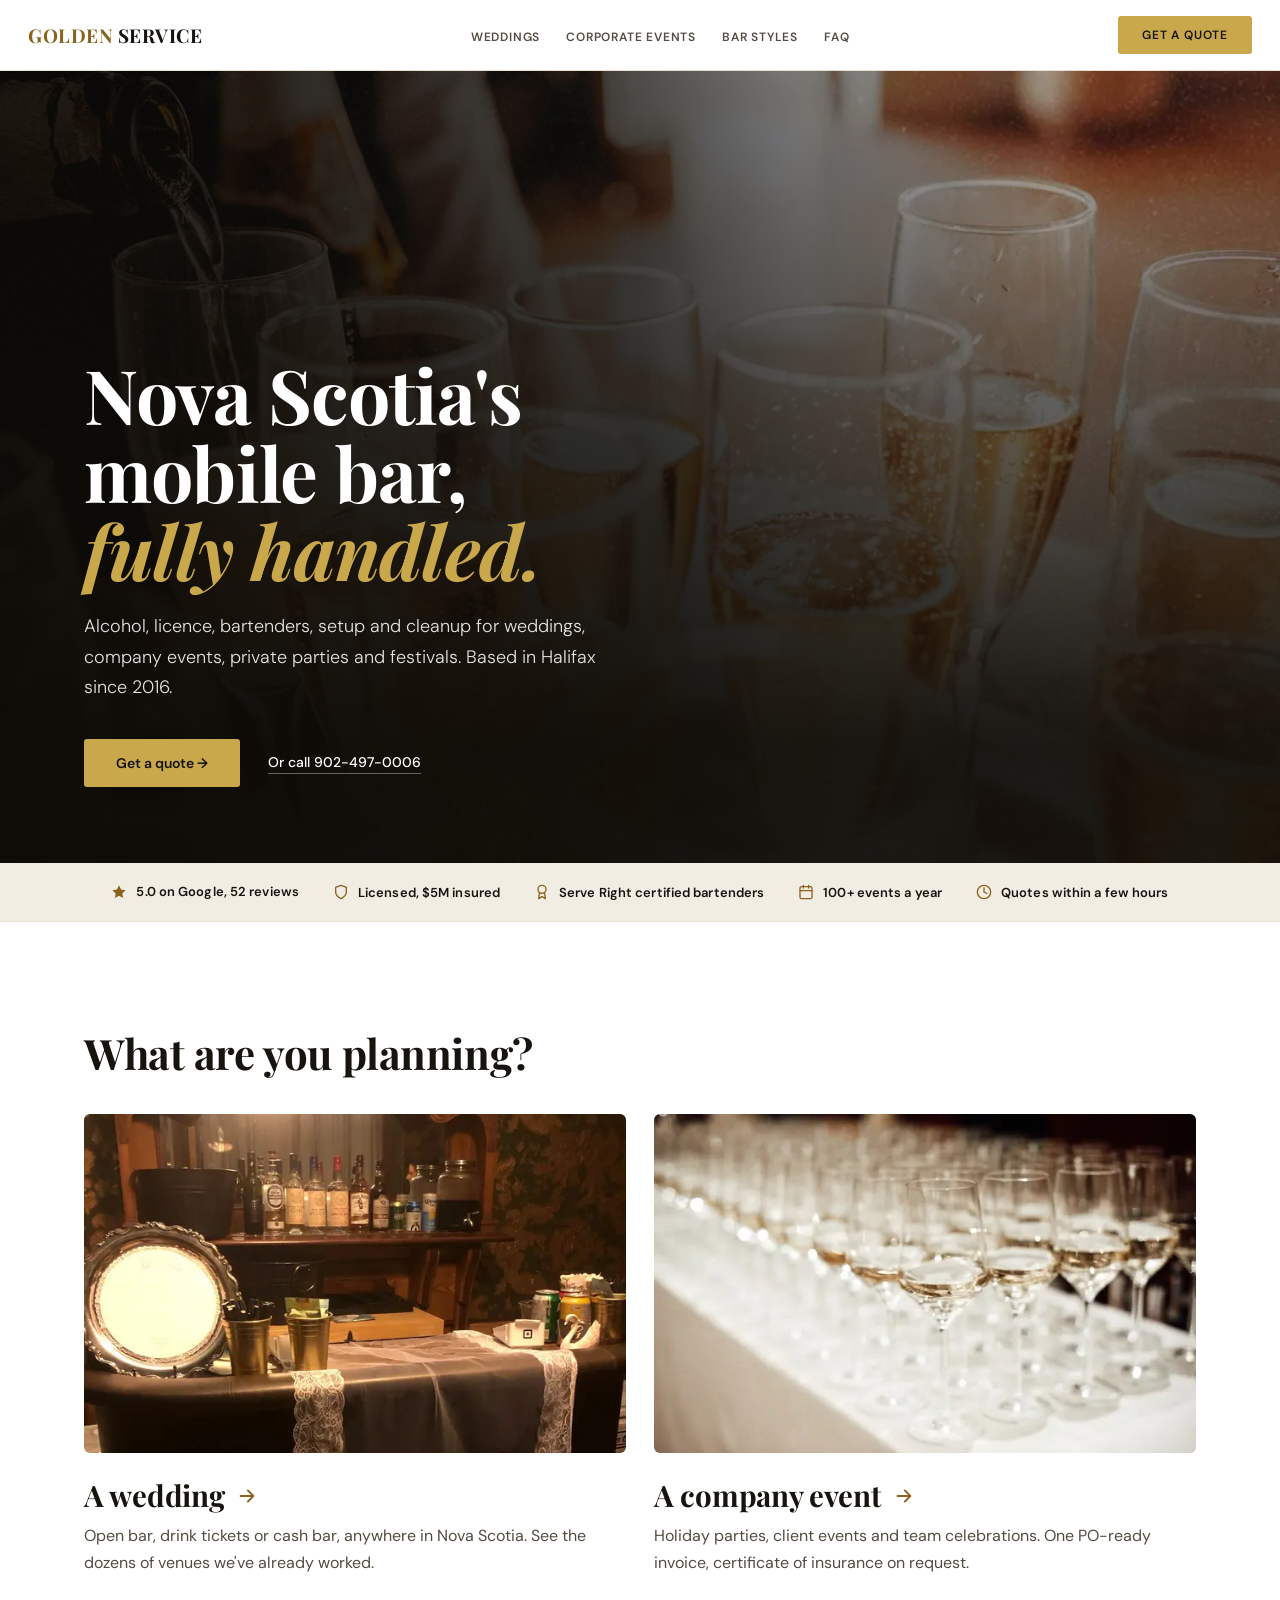
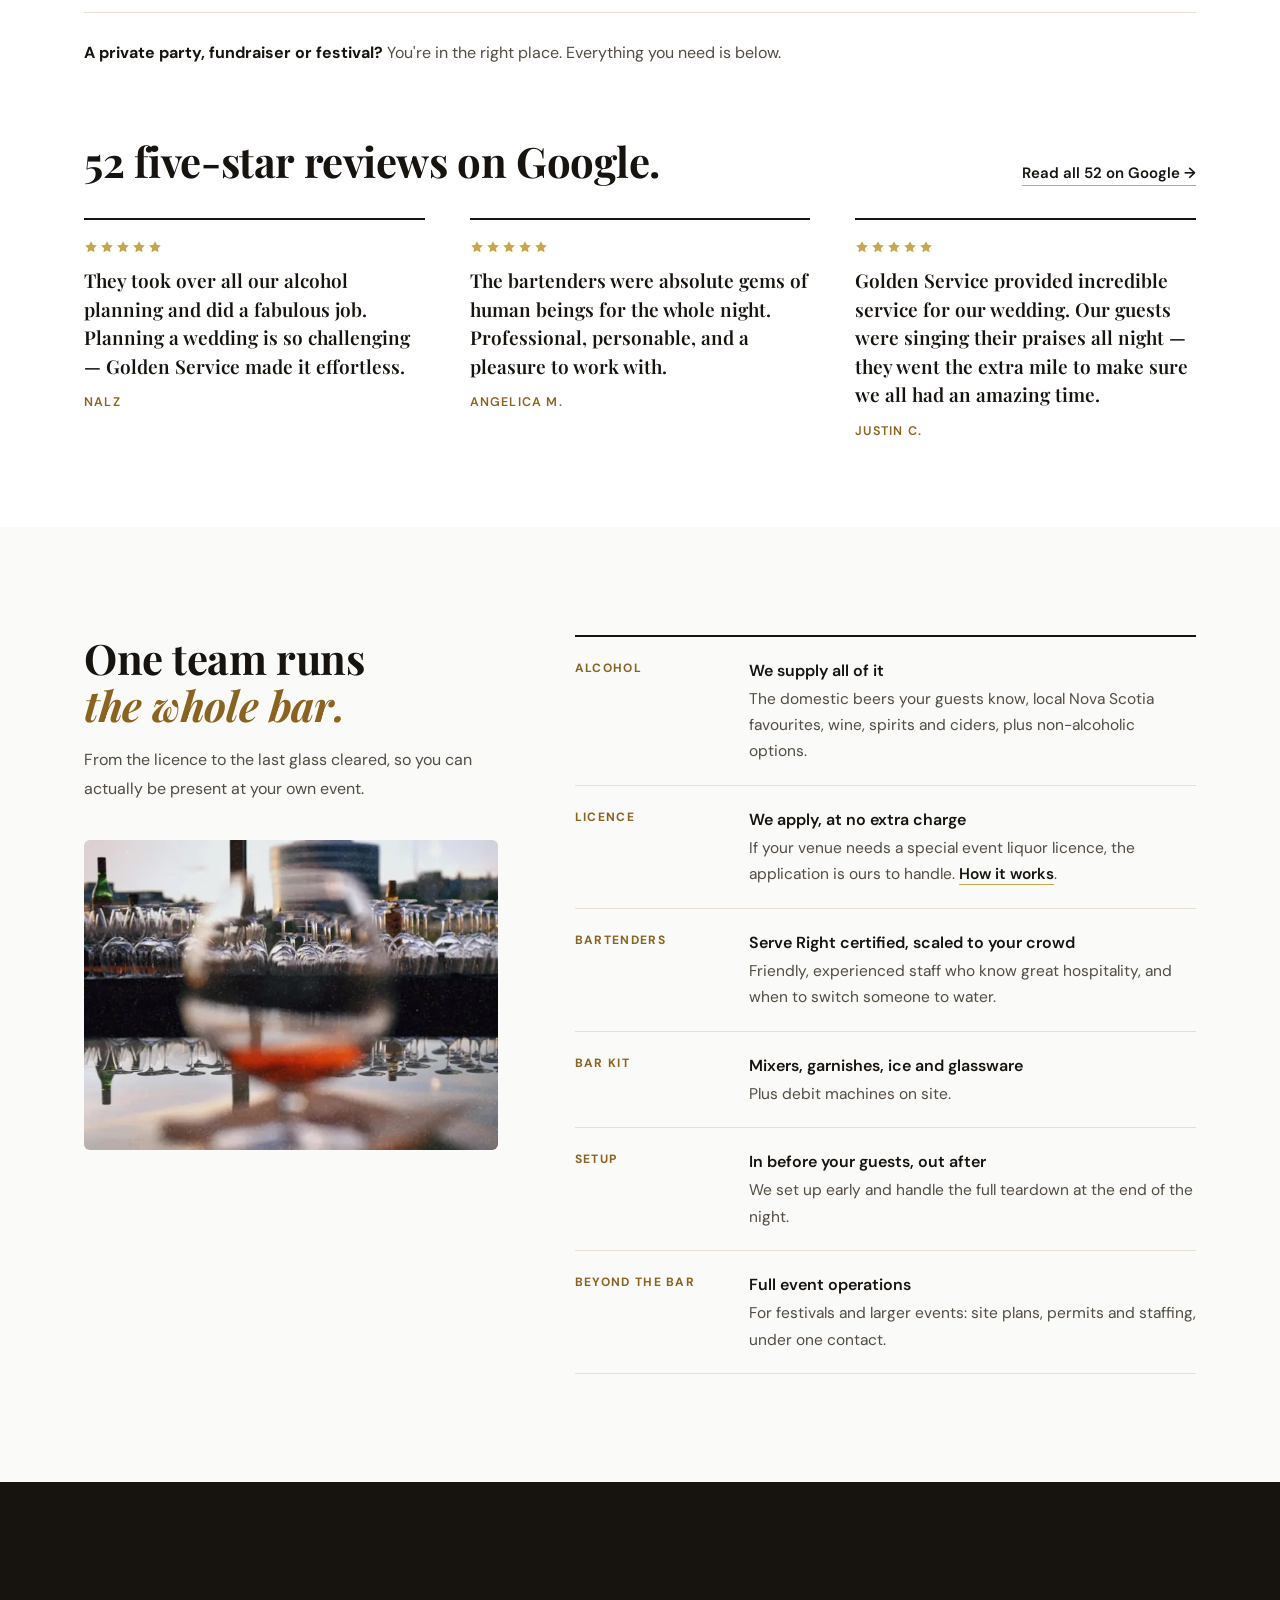
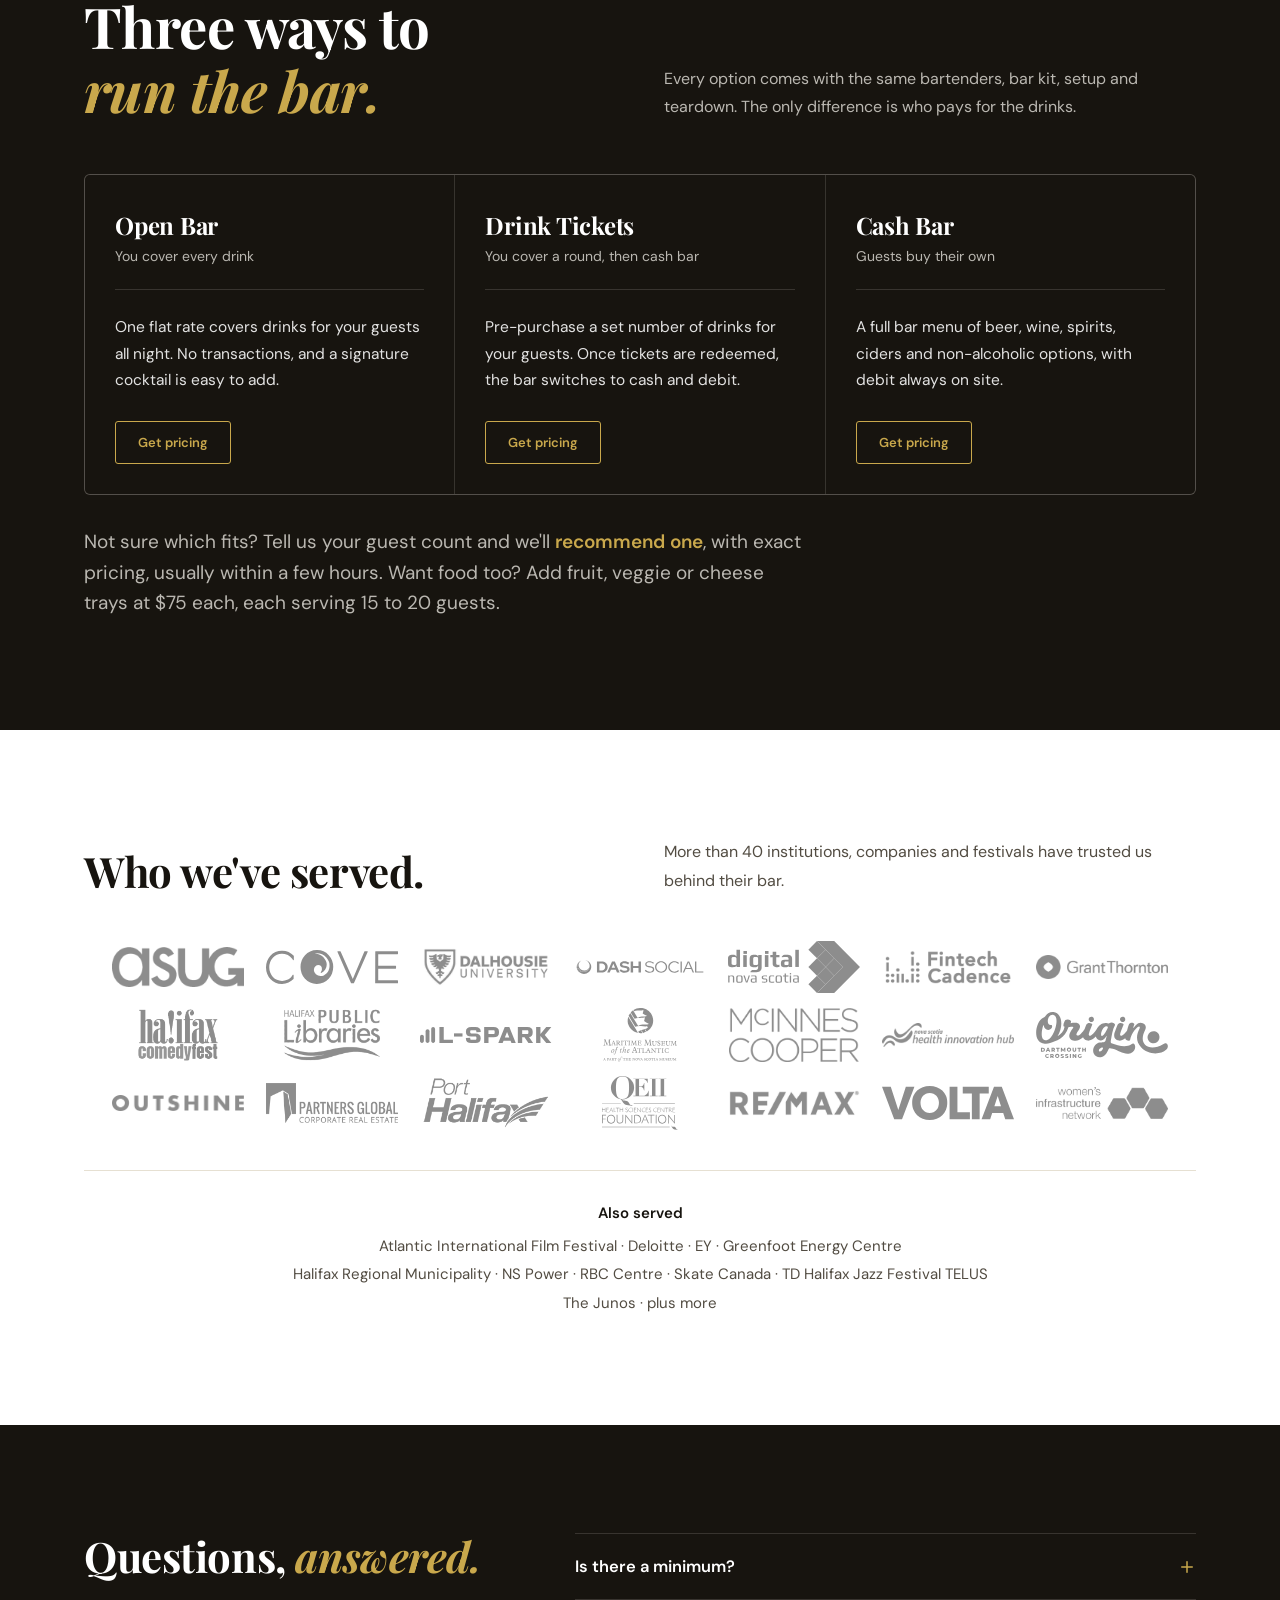
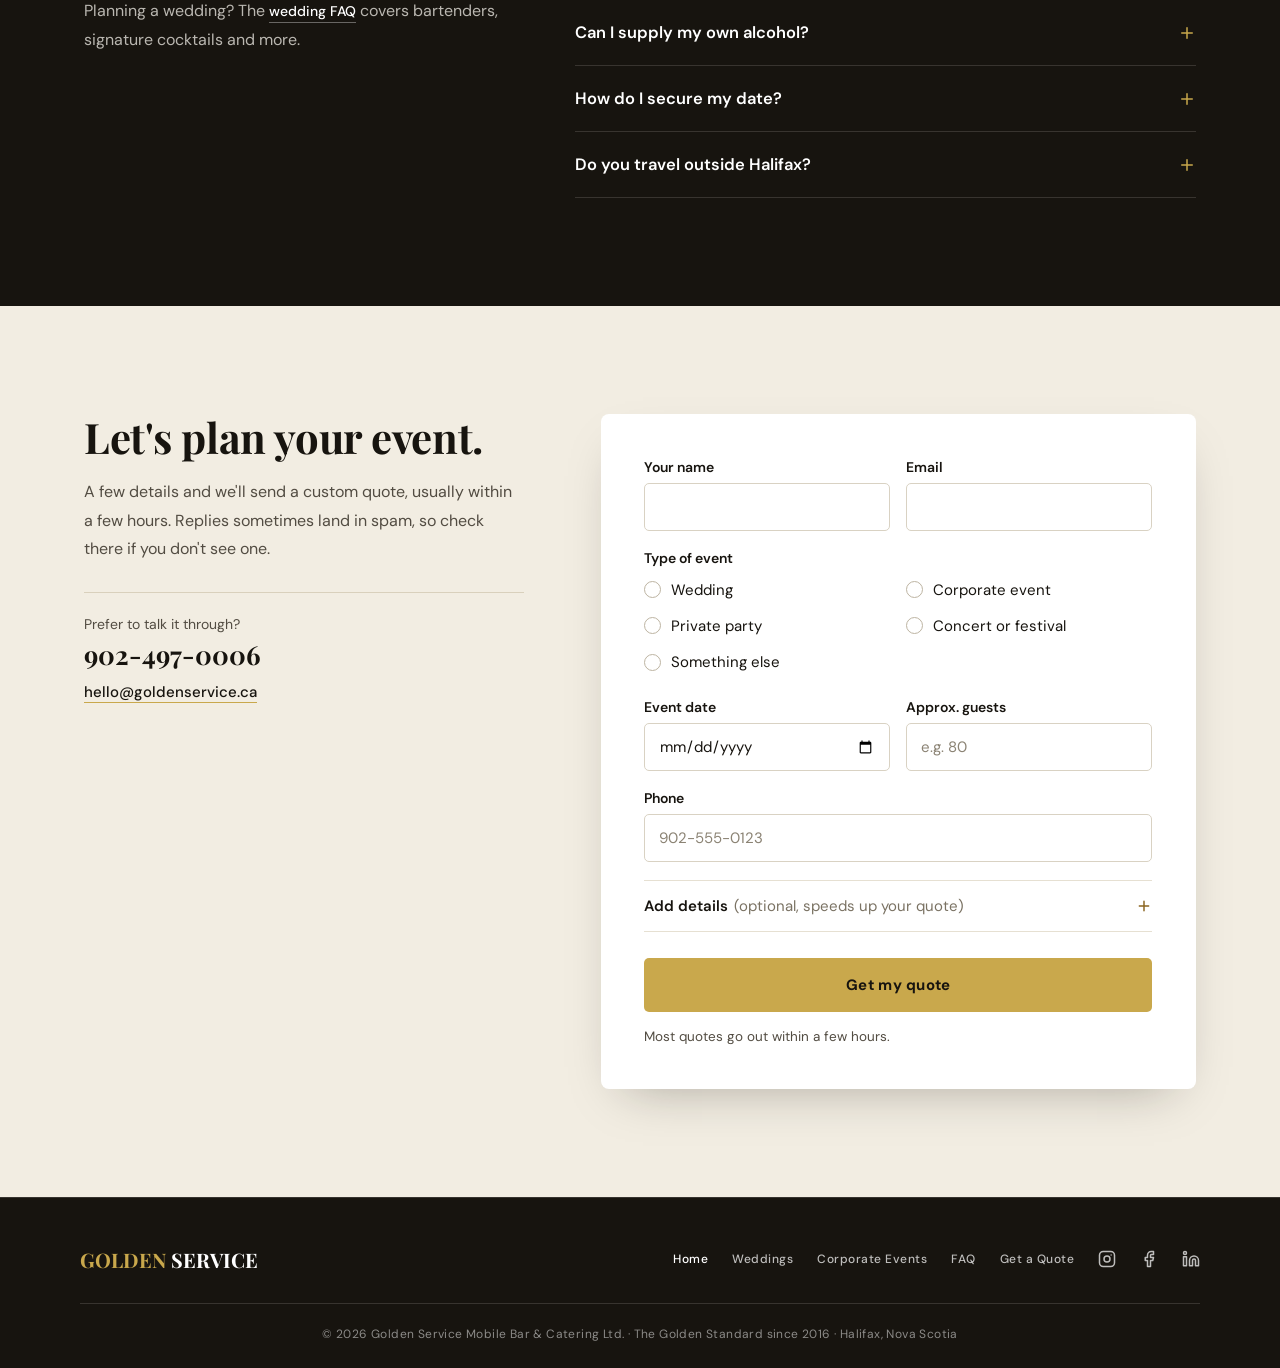
==== index.html @ 4e2c512a "Add Nova Scotia liquor licence guide; year-round corporate formats - New /liquor-licence-guide/: cla" ====
<!DOCTYPE html>
<html lang="en">
<head>
  <meta charset="UTF-8">
  <meta name="viewport" content="width=device-width, initial-scale=1.0">
  <title>Mobile Bar Service Halifax &amp; Nova Scotia | Golden Service</title>
  <meta name="description" content="Licensed mobile bar and light catering for weddings, company events, private parties and festivals across Nova Scotia. Based in Halifax since 2016. 52 five-star Google reviews.">
  <meta name="google-site-verification" content="bYpW8M3tjaSzvi72XLYHKMrPRp3vMXwAyalAqOpkQ8k">

  <!-- Open Graph -->
  <meta property="og:title" content="Mobile Bar Service Halifax | Golden Service">
  <meta property="og:description" content="Licensed mobile bar and light catering for weddings, company events and private parties across Nova Scotia.">
  <meta property="og:url" content="https://goldenservice.ca">
  <meta property="og:type" content="website">
  <meta property="og:image" content="https://goldenservice.ca/champagne-toast-service-wedding-events.jpg">
  <meta property="og:image:width" content="2400">
  <meta property="og:image:height" content="1160">
  <meta property="og:image:alt" content="Golden Service bartender pouring champagne at a Nova Scotia event">
  <meta property="og:site_name" content="Golden Service Mobile Bar & Catering">
  <meta property="og:locale" content="en_CA">
  <meta name="twitter:card" content="summary_large_image">
  <meta name="theme-color" content="#17140f">

  <!-- Favicon -->
  <link rel="icon" type="image/x-icon" href="/favicon.ico">
  <link rel="icon" type="image/png" sizes="16x16" href="/favicon-16x16.png">
  <link rel="icon" type="image/png" sizes="32x32" href="/favicon-32x32.png">
  <link rel="apple-touch-icon" sizes="180x180" href="/apple-touch-icon.png">
  <link rel="icon" type="image/png" sizes="192x192" href="/android-chrome-192x192.png">
  <link rel="icon" type="image/png" sizes="512x512" href="/android-chrome-512x512.png">

  <!-- Canonical -->
  <link rel="canonical" href="https://goldenservice.ca/">

  <!-- Structured Data -->
  <script type="application/ld+json">
  {
    "@context": "https://schema.org",
    "@type": "LocalBusiness",
    "name": "Golden Service Mobile Bar & Catering",
    "url": "https://goldenservice.ca",
    "telephone": "+19024970006",
    "email": "hello@goldenservice.ca",
    "description": "Licensed mobile bar and light catering for weddings, company events, private parties and festivals across Nova Scotia. Based in Halifax since 2016.",
    "image": "https://goldenservice.ca/champagne-toast-service-wedding-events.jpg",
    "foundingDate": "2016",
    "address": {
      "@type": "PostalAddress",
      "addressLocality": "Halifax",
      "addressRegion": "NS",
      "addressCountry": "CA"
    },
    "areaServed": {
      "@type": "State",
      "name": "Nova Scotia"
    },
    "sameAs": [
      "https://www.facebook.com/goldenservicebar/",
      "https://www.instagram.com/goldenservicebar/",
      "https://www.linkedin.com/company/golden-service-mobile-bar/"
    ],
    "priceRange": "$$",
    "knowsAbout": ["Mobile bar service", "Wedding bar service", "Corporate event bartending", "Special event liquor licensing in Nova Scotia"],
    "hasOfferCatalog": {
      "@type": "OfferCatalog",
      "name": "Mobile bar services",
      "itemListElement": [
        { "@type": "Offer", "itemOffered": { "@type": "Service", "name": "Open bar service", "description": "Licensed open bar with bartenders, mixers, ice, glassware, setup and cleanup." } },
        { "@type": "Offer", "itemOffered": { "@type": "Service", "name": "Drink ticket bar service", "description": "Host-covered drink tickets followed by a cash bar." } },
        { "@type": "Offer", "itemOffered": { "@type": "Service", "name": "Cash bar service", "description": "Licensed cash bar with debit machines on site." } },
        { "@type": "Offer", "itemOffered": { "@type": "Service", "name": "Wedding bar service", "description": "Mobile bar service for weddings anywhere in Nova Scotia." } },
        { "@type": "Offer", "itemOffered": { "@type": "Service", "name": "Corporate event bar service", "description": "Licensed bar service for holiday parties, client events and company celebrations, with one PO-ready invoice." } },
        { "@type": "Offer", "itemOffered": { "@type": "Service", "name": "Light fare trays", "description": "Fruit, veggie and cheese trays, each serving 15 to 20 guests." } }
      ]
    },
    "servesCuisine": "Bar & Catering",
    "aggregateRating": {
      "@type": "AggregateRating",
      "ratingValue": "5.0",
      "reviewCount": "52",
      "bestRating": "5",
      "worstRating": "1"
    },
    "review": [
      {
        "@type": "Review",
        "author": { "@type": "Person", "name": "Nalz" },
        "reviewRating": { "@type": "Rating", "ratingValue": "5" },
        "reviewBody": "Tristan and his team are BOMB DOT COM. Everyone at our wedding raved about how awesome they were. They took over all our alcohol planning and did a fabulous job. Planning a wedding is so challenging — Golden Service made it effortless."
      },
      {
        "@type": "Review",
        "author": { "@type": "Person", "name": "Angelica M." },
        "reviewRating": { "@type": "Rating", "ratingValue": "5" },
        "reviewBody": "The bartenders were absolute gems of human beings for the whole night. Professional, personable, and a pleasure to work with. Thank you for making our wedding absolutely amazing."
      },
      {
        "@type": "Review",
        "author": { "@type": "Person", "name": "Justin C." },
        "reviewRating": { "@type": "Rating", "ratingValue": "5" },
        "reviewBody": "Golden Service provided incredible service for our wedding. Our guests were singing their praises all night — they went the extra mile to make sure we all had an amazing time. Highly recommended!"
      }
    ]
  }
  </script>

  <!-- FAQ Schema -->
  <script type="application/ld+json">
  {
    "@context": "https://schema.org",
    "@type": "FAQPage",
    "mainEntity": [
      { "@type": "Question", "name": "Is there a minimum?", "acceptedAnswer": { "@type": "Answer", "text": "No minimum guest count. We run everything from 20-person office toasts to festival crowds. Bar service has a 2-hour minimum, and cash and drink-ticket bars carry a minimum spend at the bar. Drink tickets count toward it, and it is listed on your quote." } },
      { "@type": "Question", "name": "Can I supply my own alcohol?", "acceptedAnswer": { "@type": "Answer", "text": "No. We supply the alcohol along with the licence, ice, garnishes and staff, so there is nothing for you to buy, chill or haul." } },
      { "@type": "Question", "name": "How do I secure my date?", "acceptedAnswer": { "@type": "Answer", "text": "A non-refundable deposit holds your date. For weddings and private events on an open bar, the balance is due 60 days before. Company events can pay the balance after the event, net 15. If you need to reschedule, reach out as early as possible and we will do our best to accommodate." } },
      { "@type": "Question", "name": "Do you travel outside Halifax?", "acceptedAnswer": { "@type": "Answer", "text": "Yes. We are based in Halifax and work events all over Nova Scotia. Outside Halifax, one flat travel fee covers our team's travel and accommodations, and it is listed on your quote." } }
    ]
  }
  </script>

  <!-- Fonts -->
  <link rel="preconnect" href="https://fonts.googleapis.com">
  <link rel="preconnect" href="https://fonts.gstatic.com" crossorigin>
  <link rel="preload" as="style" href="https://fonts.googleapis.com/css2?family=DM+Sans:opsz,wght@9..40,300;9..40,400;9..40,500;9..40,600;9..40,700&family=Playfair+Display:ital,wght@0,600;0,700;1,600;1,700&display=swap">
  <link href="https://fonts.googleapis.com/css2?family=DM+Sans:opsz,wght@9..40,300;9..40,400;9..40,500;9..40,600;9..40,700&family=Playfair+Display:ital,wght@0,600;0,700;1,600;1,700&display=swap" rel="stylesheet" media="print" onload="this.media='all'">
  <noscript><link href="https://fonts.googleapis.com/css2?family=DM+Sans:opsz,wght@9..40,300;9..40,400;9..40,500;9..40,600;9..40,700&family=Playfair+Display:ital,wght@0,600;0,700;1,600;1,700&display=swap" rel="stylesheet"></noscript>

  <!-- Hero image priority -->
  <link rel="preload" as="image" type="image/webp" imagesrcset="/champagne-toast-service-wedding-events-640.webp 640w, /champagne-toast-service-wedding-events-1024.webp 1024w, /champagne-toast-service-wedding-events-1600.webp 1600w, /champagne-toast-service-wedding-events-2400.webp 2400w" imagesizes="100vw" fetchpriority="high">

  <style>
    *,*::before,*::after{box-sizing:border-box}
    html{scroll-behavior:smooth;scroll-padding-top:80px}
    body{margin:0;background:#fff;font-family:'DM Sans',sans-serif;color:var(--gs-ink);-webkit-font-smoothing:antialiased}
    img{max-width:100%;display:block}
    ::selection{background:var(--gs-gold-pale);color:var(--gs-ink)}
    a{-webkit-tap-highlight-color:transparent}
    :focus-visible{outline:2px solid var(--gs-gold);outline-offset:3px}
    h1,h2,h3{text-wrap:balance}
    p{text-wrap:pretty}

    :root{
      --gs-gold:#C9A84C;
      --gs-gold-deep:#8a641f;
      --gs-gold-pale:#f4ead0;
      --gs-ink:#17140f;
      --gs-ink-soft:#2a251d;
      --gs-paper:#FAFAF8;
      --gs-paper-deep:#f2ede2;
      --gs-body:#524c42;
      --gs-body-on-dark:rgba(250,247,240,.72);
      --gs-line:#e6e0d2;
      --gs-line-on-dark:rgba(250,247,240,.14);
      --gs-shadow:0 20px 50px -24px rgba(23,20,15,.35);
      --gs-ease:cubic-bezier(.16,1,.3,1);
      --z-sticky:100;
      --z-overlay:99;
      --z-backdrop:95;
    }
    html.gs-menu-locked, html.gs-menu-locked body{overflow:hidden;height:100%}
    .gs-visually-hidden{position:absolute;width:1px;height:1px;padding:0;margin:-1px;overflow:hidden;clip:rect(0 0 0 0);white-space:nowrap;border:0}

    .gs-shell{max-width:1160px;margin:0 auto;padding:0 24px}
    .gs-title{font-family:'Playfair Display',Georgia,serif;font-size:clamp(1.9rem,1.4vw + 1.5rem,2.75rem);font-weight:700;line-height:1.14;letter-spacing:-.01em;margin:0 0 16px}
    .gs-title em{color:var(--gs-gold-deep);font-style:italic}
    .gs-lede{font-size:16px;color:var(--gs-body);line-height:1.8;max-width:58ch;margin:0}

    /* NAV */
    .gs-nav{background:rgba(255,255,255,.94);backdrop-filter:blur(10px);-webkit-backdrop-filter:blur(10px);border-bottom:1px solid var(--gs-line);padding:16px 28px;display:flex;align-items:center;justify-content:space-between;position:sticky;top:0;z-index:var(--z-sticky);transition:box-shadow .3s var(--gs-ease)}
    .gs-nav.gs-nav--scrolled{box-shadow:0 8px 24px -18px rgba(23,20,15,.4)}
    .gs-nav-logo{font-family:'Playfair Display',Georgia,serif;font-size:19px;font-weight:700;letter-spacing:.5px;color:var(--gs-ink);text-decoration:none}
    .gs-nav-logo span{color:var(--gs-gold-deep)}
    .gs-nav-links{display:flex;gap:26px;list-style:none;margin:0;padding:0}
    .gs-nav-links a{font-size:12px;font-weight:600;color:var(--gs-body);text-decoration:none;letter-spacing:.8px;text-transform:uppercase;position:relative;padding-bottom:3px}
    .gs-nav-links a::after{content:'';position:absolute;left:0;right:100%;bottom:0;height:1px;background:var(--gs-gold);transition:right .25s var(--gs-ease)}
    .gs-nav-links a:hover{color:var(--gs-ink)}
    .gs-nav-links a:hover::after{right:0}
    .gs-nav-cta{background:var(--gs-gold);color:var(--gs-ink);padding:11px 24px;border-radius:3px;font-size:12px;font-weight:600;letter-spacing:.8px;text-transform:uppercase;text-decoration:none;transition:background .2s,color .2s,transform .2s}
    .gs-nav-cta:hover{background:var(--gs-gold-deep);color:#fff;transform:translateY(-1px)}
    .gs-hamburger{display:none;flex-direction:column;gap:5px;cursor:pointer;padding:4px;background:none;border:none}
    .gs-hamburger span{width:22px;height:2px;background:var(--gs-ink);border-radius:2px;display:block;transition:all .25s var(--gs-ease)}
    .gs-hamburger.open span:nth-child(1){transform:translateY(7px) rotate(45deg)}
    .gs-hamburger.open span:nth-child(2){opacity:0}
    .gs-hamburger.open span:nth-child(3){transform:translateY(-7px) rotate(-45deg)}
    .gs-nav-backdrop{display:none;position:fixed;inset:0;background:rgba(23,20,15,.35);z-index:var(--z-backdrop)}
    .gs-nav-backdrop.open{display:block}
    .gs-mobile-menu{display:none;position:fixed;top:60px;left:0;right:0;background:#fff;border-bottom:1px solid var(--gs-line);padding:8px 24px 20px;flex-direction:column;z-index:var(--z-overlay);box-shadow:0 12px 28px -18px rgba(23,20,15,.3)}
    .gs-mobile-menu.open{display:flex}
    .gs-mobile-menu a{font-size:13px;font-weight:600;color:var(--gs-body);text-decoration:none;letter-spacing:.8px;text-transform:uppercase;padding:14px 0;border-bottom:1px solid var(--gs-paper-deep)}
    .gs-mobile-menu a:last-child{border-bottom:none}
    .gs-mobile-cta{background:var(--gs-gold)!important;color:var(--gs-ink)!important;text-align:center;border-radius:4px;padding:13px 0!important;margin-top:8px}

    .gs-nav-links a[aria-current="page"]{color:var(--gs-ink)}
    .gs-nav-links a[aria-current="page"]::after{right:0}
    .gs-mobile-menu a[aria-current="page"]{color:var(--gs-gold-deep)}
    .gs-footer-links a[aria-current="page"]{color:#fff}
    .gs-footer-social{display:flex;align-items:center}

    /* BUTTONS */
    .gs-btn-primary{background:var(--gs-gold);color:var(--gs-ink);padding:15px 32px;border-radius:3px;font-size:14px;font-weight:600;text-decoration:none;display:inline-block;border:none;font-family:inherit;cursor:pointer;transition:background .2s,color .2s,transform .2s,box-shadow .2s}
    .gs-btn-primary:hover{background:var(--gs-gold-deep);color:#fff;transform:translateY(-2px);box-shadow:0 14px 28px -14px rgba(138,100,31,.6)}
    .gs-link-on-dark{color:#fff;font-size:14px;font-weight:500;text-decoration:none;border-bottom:1px solid rgba(255,255,255,.35);padding-bottom:2px;transition:border-color .2s,color .2s}
    .gs-link-on-dark:hover{color:var(--gs-gold);border-bottom-color:var(--gs-gold)}
    .gs-text-link{color:var(--gs-ink);font-size:15px;font-weight:600;text-decoration:none;border-bottom:1px solid var(--gs-gold);padding-bottom:2px;transition:color .2s}
    .gs-text-link:hover{color:var(--gs-gold-deep)}

    /* HERO */
    .gs-hero{position:relative;min-height:min(88vh,800px);display:flex;align-items:flex-end;overflow:hidden;color:#fff;isolation:isolate;background:var(--gs-ink)}
    .gs-hero-media{position:absolute;inset:0;z-index:-1}
    .gs-hero-media img{width:100%;height:100%;object-fit:cover;object-position:50% 38%}
    .gs-hero-media::after{content:'';position:absolute;inset:0;background:linear-gradient(180deg,rgba(15,12,8,.15) 0%,rgba(15,12,8,.5) 40%,rgba(13,11,7,.9) 85%),linear-gradient(90deg,rgba(10,8,5,.86) 0%,rgba(10,8,5,.62) 50%,rgba(10,8,5,0) 82%)}
    .gs-hero-content{width:100%;max-width:1160px;margin:0 auto;padding:120px 24px 76px}
    .gs-hero h1{font-family:'Playfair Display',Georgia,serif;font-size:clamp(2.6rem,3vw + 2.3rem,4.75rem);font-weight:700;line-height:1.04;letter-spacing:-.01em;margin:0 0 22px;max-width:14ch}
    .gs-hero h1 em{color:var(--gs-gold);font-style:italic}
    .gs-hero-sub{font-size:clamp(16px,.6vw + 13px,18px);color:rgba(255,255,255,.88);max-width:48ch;margin:0 0 36px;line-height:1.7;font-weight:300}
    .gs-hero-actions{display:flex;align-items:center;gap:28px;flex-wrap:wrap}

    /* TRUST STRIP */
    .gs-trust{background:var(--gs-paper-deep);border-bottom:1px solid var(--gs-line)}
    .gs-trust ul{list-style:none;margin:0 auto;padding:20px 24px;max-width:1160px;display:flex;flex-wrap:wrap;justify-content:center;gap:10px 34px}
    .gs-trust li{font-size:13px;font-weight:600;color:var(--gs-ink);display:flex;align-items:center;gap:9px;letter-spacing:.1px}
    .gs-trust li svg{color:var(--gs-gold-deep);flex-shrink:0}
    .gs-trust a{color:inherit;text-decoration:none;border-bottom:1px solid transparent}
    .gs-trust a:hover{border-bottom-color:var(--gs-gold-deep)}

    /* DOORS */
    .gs-doors{padding:clamp(64px,9vw,108px) 0 clamp(48px,6vw,72px)}
    .gs-doors-grid{display:grid;grid-template-columns:1fr 1fr;gap:28px;margin-top:36px}
    .gs-door{display:block;text-decoration:none;color:inherit}
    .gs-door-photo{border-radius:6px;overflow:hidden;aspect-ratio:16/10;background:var(--gs-paper-deep)}
    .gs-door-photo img{width:100%;height:100%;object-fit:cover}
    .gs-door h3{font-family:'Playfair Display',Georgia,serif;font-size:clamp(1.5rem,.8vw + 1.2rem,1.9rem);font-weight:700;letter-spacing:-.01em;margin:22px 0 8px;display:flex;align-items:baseline;gap:12px;transition:color .2s}
    .gs-door h3 svg{color:var(--gs-gold-deep);flex-shrink:0;transition:transform .3s var(--gs-ease)}
    .gs-door:hover h3{color:var(--gs-gold-deep)}
    .gs-door:hover h3 svg{transform:translateX(4px)}
    .gs-door p{font-size:16px;color:var(--gs-body);line-height:1.7;margin:0;max-width:46ch}
    .gs-doors-also{max-width:none;margin:36px 0 0;padding-top:26px;border-top:1px solid var(--gs-line);font-size:16px;color:var(--gs-body);line-height:1.7}
    .gs-doors-also strong{color:var(--gs-ink)}
    .gs-doors-also span{display:block;max-width:68ch}

    /* HANDLED (spec sheet) */
    .gs-handled{background:var(--gs-paper);padding:clamp(64px,9vw,108px) 0}
    .gs-handled-grid{display:grid;grid-template-columns:.8fr 1.2fr;gap:clamp(40px,6vw,88px);align-items:start}
    .gs-handled-photo{margin-top:36px;border-radius:6px;overflow:hidden;aspect-ratio:4/3;background:var(--gs-paper-deep)}
    .gs-handled-photo img{width:100%;height:100%;object-fit:cover}
    .gs-spec{margin:0;border-top:2px solid var(--gs-ink)}
    .gs-spec div{display:grid;grid-template-columns:150px 1fr;gap:24px;padding:20px 0;border-bottom:1px solid var(--gs-line)}
    .gs-spec dt{font-size:12px;font-weight:700;letter-spacing:1.3px;text-transform:uppercase;color:var(--gs-gold-deep);padding-top:3px}
    .gs-spec dd{margin:0;font-size:15.5px;color:var(--gs-body);line-height:1.7}
    .gs-spec dd strong{color:var(--gs-ink);font-weight:600;display:block;font-size:16px;margin-bottom:2px}
    .gs-spec dd a{color:var(--gs-ink);font-weight:600;text-decoration:none;border-bottom:1px solid var(--gs-gold)}
    .gs-spec dd a:hover{color:var(--gs-gold-deep)}

    /* CLIENTS */
    .gs-clients{padding:clamp(64px,9vw,108px) 0}
    .gs-clients-head{display:grid;grid-template-columns:1fr 1fr;gap:48px;align-items:end;margin-bottom:44px}
    .gs-clients-head .gs-title{margin:0}
    .gs-logo-wall{display:flex;flex-wrap:wrap;align-items:center;justify-content:center;gap:14px 22px}
    .gs-logo-item{width:132px;height:54px;display:flex;align-items:center;justify-content:center}
    .gs-logo-item img{max-width:100%;max-height:100%;object-fit:contain;filter:grayscale(1) opacity(.75);transition:filter .25s var(--gs-ease)}
    .gs-logo-item img:hover{filter:grayscale(0) opacity(1)}
    .gs-clients-more{margin:40px 0 0;padding-top:28px;border-top:1px solid var(--gs-line);text-align:center}
    .gs-clients-more p{font-size:15px;color:var(--gs-body);line-height:1.9;margin:0 auto;max-width:70ch}
    .gs-clients-more .gs-clients-lead{font-weight:600;color:var(--gs-ink);margin-bottom:4px}
    .gs-served .gs-sv{white-space:nowrap}
    .gs-served .gs-sep.is-edge{display:none}

    /* BAR STYLES */
    .gs-styles{background:var(--gs-ink);color:#fff;padding:clamp(64px,9vw,112px) 0;position:relative}
    .gs-styles-head{display:grid;grid-template-columns:1fr 1fr;gap:48px;align-items:end;margin-bottom:52px}
    .gs-styles-head .gs-title{font-size:clamp(2.3rem,2.4vw + 1.6rem,3.6rem);margin:0}
    .gs-styles-head .gs-title em{color:var(--gs-gold)}
    .gs-styles-head p{color:var(--gs-body-on-dark);font-size:16px;line-height:1.8;margin:0;max-width:46ch}
    .gs-tiers{display:grid;grid-template-columns:repeat(3,1fr);gap:1px;background:var(--gs-line-on-dark);border:1px solid var(--gs-line-on-dark);border-radius:6px;overflow:hidden}
    .gs-tier{background:var(--gs-ink);padding:34px 30px 30px;display:flex;flex-direction:column;transition:background .3s var(--gs-ease)}
    .gs-tier:hover{background:var(--gs-ink-soft)}
    .gs-tier h3{font-family:'Playfair Display',Georgia,serif;font-size:24px;font-weight:700;margin:0 0 6px;letter-spacing:-.01em}
    .gs-tier-for{font-size:14px;color:var(--gs-body-on-dark);margin:0 0 24px;padding-bottom:24px;border-bottom:1px solid var(--gs-line-on-dark)}
    .gs-tier-body{font-size:15.5px;color:rgba(255,255,255,.88);line-height:1.7;margin:0 0 28px;flex:1}
    .gs-tier-cta{align-self:flex-start;background:none;border:1.5px solid var(--gs-gold);color:var(--gs-gold);padding:12px 22px;border-radius:3px;font:600 13px 'DM Sans',sans-serif;cursor:pointer;text-decoration:none;transition:background .2s,color .2s,transform .2s}
    .gs-tier-cta:hover{background:var(--gs-gold);color:var(--gs-ink);transform:translateY(-2px)}
    .gs-styles-note{margin:32px 0 0;font-size:clamp(16px,.5vw + 14px,19px);color:var(--gs-body-on-dark);line-height:1.6;max-width:56ch}
    .gs-styles-note strong{color:var(--gs-gold);font-weight:600}


    /* REVIEWS */
    .gs-reviews{padding:0 0 clamp(56px,7vw,88px)}
    .gs-reviews-head{display:flex;justify-content:space-between;align-items:baseline;gap:12px 32px;flex-wrap:wrap;margin-bottom:32px}
    .gs-reviews-head .gs-title{margin:0}
    .gs-reviews-row{display:grid;grid-template-columns:repeat(3,minmax(0,1fr));gap:clamp(24px,3.5vw,48px)}
    .gs-reviews-row figure{margin:0;padding-top:20px;border-top:2px solid var(--gs-ink)}
    .gs-reviews-row blockquote{margin:0;font-family:'Playfair Display',Georgia,serif;font-size:clamp(17px,.4vw + 15px,19px);font-weight:600;line-height:1.5;color:var(--gs-ink)}
    .gs-reviews-row figcaption{margin-top:14px;font-size:12.5px;font-weight:600;letter-spacing:1.2px;text-transform:uppercase;color:var(--gs-gold-deep)}
    .gs-stars{color:var(--gs-gold);display:flex;gap:2px;margin-bottom:12px}

    /* FAQ */
    .gs-faq{background:var(--gs-ink);color:#fff;padding:clamp(64px,9vw,108px) 0}
    .gs-faq-grid{display:grid;grid-template-columns:.8fr 1.2fr;gap:clamp(40px,6vw,88px);align-items:start}
    .gs-faq .gs-title em{color:var(--gs-gold)}
    .gs-faq .gs-lede{color:var(--gs-body-on-dark)}
    .gs-faq-list{border-top:1px solid var(--gs-line-on-dark)}
    .gs-faq details{border-bottom:1px solid var(--gs-line-on-dark)}
    .gs-faq summary{list-style:none;cursor:pointer;display:flex;justify-content:space-between;align-items:center;gap:20px;padding:22px 0;font-size:16.5px;font-weight:600;color:#fff;transition:color .2s}
    .gs-faq summary::-webkit-details-marker{display:none}
    .gs-faq summary:hover{color:var(--gs-gold)}
    .gs-faq summary svg{color:var(--gs-gold);flex-shrink:0;transition:transform .3s var(--gs-ease)}
    .gs-faq details[open] summary svg{transform:rotate(45deg)}
    .gs-faq details p{margin:0;padding:0 40px 24px 0;font-size:15.5px;line-height:1.8;color:var(--gs-body-on-dark);max-width:62ch}

    /* QUOTE FORM */
    .gs-quote{background:var(--gs-paper-deep);padding:clamp(64px,9vw,108px) 0}
    .gs-quote-grid{display:grid;grid-template-columns:.85fr 1.15fr;gap:clamp(40px,6vw,80px);align-items:start}
    .gs-quote-aside .gs-lede{margin-bottom:28px}
    .gs-call{border-top:1px solid #d9d0bc;padding-top:22px;margin-top:6px}
    .gs-call p{margin:0 0 4px;font-size:14px;color:var(--gs-body)}
    .gs-call a{font-family:'Playfair Display',Georgia,serif;font-size:26px;font-weight:700;color:var(--gs-ink);text-decoration:none;font-variant-numeric:tabular-nums}
    .gs-call a:hover{color:var(--gs-gold-deep)}
    .gs-call .gs-mail{display:inline-block;margin-top:10px;font:500 15px 'DM Sans',sans-serif;border-bottom:1px solid var(--gs-gold)}
    .gs-card{background:#fff;border-radius:8px;padding:clamp(24px,3.4vw,44px);box-shadow:var(--gs-shadow)}
    .gs-progress{display:flex;gap:8px;margin-bottom:26px}
    .gs-progress span{flex:1;height:3px;border-radius:2px;background:var(--gs-line);transition:background .3s var(--gs-ease)}
    .gs-progress span.on{background:var(--gs-gold)}
    .gs-step-label{font-size:14px;font-weight:500;color:var(--gs-body);margin:0 0 20px}
    .gs-step-label b{color:var(--gs-ink)}
    .gs-field{margin-bottom:18px}
    .gs-row{display:grid;grid-template-columns:1fr 1fr;gap:16px}
    .gs-field label,.gs-legend{display:block;font-size:14px;font-weight:600;color:var(--gs-ink);margin-bottom:7px;padding:0}
    .gs-field label i{font-style:normal;font-weight:400;color:#7a7263}
    .gs-input{display:block;width:100%;height:48px;padding:12px 14px;border:1px solid #d9d2c3;border-radius:5px;font:15px 'DM Sans',sans-serif;color:var(--gs-ink);background:#fff;transition:border-color .2s,box-shadow .2s;outline:none}
    select.gs-input{appearance:none;-webkit-appearance:none;background:#fff url("data:image/svg+xml,%3Csvg xmlns='http://www.w3.org/2000/svg' width='24' height='24' viewBox='0 0 24 24' fill='none' stroke='%23524c42' stroke-width='2' stroke-linecap='round' stroke-linejoin='round'%3E%3Cpath d='m6 9 6 6 6-6'/%3E%3C/svg%3E") no-repeat right 12px center/18px;padding-right:40px;cursor:pointer}
    textarea.gs-input{height:auto;min-height:110px;resize:vertical}
    .gs-input::placeholder{color:#8b8374}
    .gs-input:focus{border-color:var(--gs-gold);box-shadow:0 0 0 3px rgba(201,168,76,.2)}
    .gs-input:user-invalid{border-color:#b4442c}
    fieldset{border:none;margin:0 0 20px;padding:0}
    .gs-choices{display:grid;grid-template-columns:1fr 1fr;gap:4px 16px}
    .gs-choice{position:relative;display:flex;align-items:center;gap:10px;padding:6px 0;font-size:15px;cursor:pointer;line-height:1.35}
    .gs-choice:hover input{border-color:var(--gs-gold)}
    .gs-choice input{appearance:none;-webkit-appearance:none;width:17px;height:17px;min-width:17px;margin:0;border:1.5px solid #bdb4a2;background:#fff;position:relative;cursor:pointer;border-radius:50%;transition:border-color .15s}
    .gs-choice input:checked{border-color:var(--gs-gold)}
    .gs-choice input:checked::after{content:'';position:absolute;inset:3px;border-radius:50%;background:var(--gs-gold)}
    .gs-choice:has(input:focus-visible){outline:2px solid var(--gs-gold);outline-offset:2px}
    .gs-choices-err{display:none;font-size:13.5px;color:#8a2f1c;margin:6px 0 0}
    .gs-choices-err.on{display:block}
    .gs-inline-check{display:flex;align-items:center;gap:9px;font-size:15px;font-weight:400;color:var(--gs-body);margin:0;cursor:pointer}
    .gs-inline-check input{width:16px;height:16px;accent-color:var(--gs-gold)}
    .gs-addon{margin:-6px 0 22px}
    .gs-tray-opts{display:flex;flex-wrap:wrap;gap:10px 22px;margin-top:10px;padding-left:25px}
    .gs-tray-opts[hidden]{display:none}
    .gs-submit{width:100%;padding:17px;background:var(--gs-gold);color:var(--gs-ink);border:none;border-radius:5px;font:700 15px 'DM Sans',sans-serif;letter-spacing:.3px;cursor:pointer;margin-top:6px;transition:background .2s,color .2s,transform .2s}
    .gs-submit:hover:not(:disabled){background:var(--gs-gold-deep);color:#fff;transform:translateY(-1px)}
    .gs-submit:disabled{opacity:.7;cursor:progress}
    .gs-form-foot{display:flex;justify-content:space-between;align-items:center;gap:16px;margin-top:16px;flex-wrap:wrap}
    .gs-promise{font-size:13.5px;color:var(--gs-body);margin:0}
    .gs-back{background:none;border:none;padding:0;font:500 13.5px 'DM Sans',sans-serif;color:var(--gs-body);cursor:pointer;border-bottom:1px solid var(--gs-line)}
    .gs-back:hover{color:var(--gs-ink);border-bottom-color:var(--gs-ink)}
    .gs-js .gs-step[hidden]{display:none}
    .gs-status{border-radius:5px;padding:16px;font-size:15px;line-height:1.6;margin-top:16px}
    .gs-status[hidden]{display:none}
    .gs-status.ok{background:#f1f7ef;border:1px solid #c6dfbf;color:#2d5a23}
    .gs-status.err{background:#fbf1ee;border:1px solid #efc9bf;color:#8a2f1c}
    .gs-status.err a{color:inherit}

    .gs-more{border-top:1px solid var(--gs-line);border-bottom:1px solid var(--gs-line);margin:4px 0 20px}
    .gs-more summary{list-style:none;cursor:pointer;display:flex;align-items:center;gap:6px;padding:15px 0;font-size:15px;font-weight:600;color:var(--gs-ink)}
    .gs-more summary::-webkit-details-marker{display:none}
    .gs-more summary span{font-weight:400;color:#7a7263}
    .gs-more summary svg{color:var(--gs-gold-deep);flex-shrink:0;margin-left:auto;transition:transform .3s var(--gs-ease)}
    .gs-more[open] summary svg{transform:rotate(45deg)}
    .gs-more-body{padding:4px 0 6px}
    .gs-more[hidden],#gsStep1[hidden],.gs-form-foot[hidden],.gs-submit[hidden]{display:none}

    /* MOBILE QUOTE BAR */
    .gs-mbar{display:none}
    @media(max-width:760px){
      .gs-mbar{display:flex;gap:10px;position:fixed;left:0;right:0;bottom:0;z-index:var(--z-sticky);padding:10px 16px calc(10px + env(safe-area-inset-bottom));background:rgba(255,255,255,.96);backdrop-filter:blur(10px);-webkit-backdrop-filter:blur(10px);border-top:1px solid var(--gs-line);box-shadow:0 -10px 24px -18px rgba(23,20,15,.4);transform:translateY(110%);transition:transform .35s var(--gs-ease)}
      .gs-mbar.on{transform:none}
      .gs-mbar a{display:flex;align-items:center;justify-content:center;gap:8px;height:48px;border-radius:5px;font:700 15px 'DM Sans',sans-serif;text-decoration:none}
      .gs-mbar-quote{flex:1;background:var(--gs-gold);color:var(--gs-ink)}
      .gs-mbar-call{width:56px;border:1.5px solid var(--gs-ink);color:var(--gs-ink)}
      body{padding-bottom:calc(72px + env(safe-area-inset-bottom))}
    }
    @media(prefers-reduced-motion:reduce){.gs-mbar{transition:none}}

    /* FOOTER */
    .gs-footer{background:var(--gs-ink);padding:48px 24px 26px;border-top:1px solid var(--gs-line-on-dark)}
    .gs-footer-top{max-width:1120px;margin:0 auto;display:flex;justify-content:space-between;align-items:center;padding-bottom:30px;border-bottom:1px solid var(--gs-line-on-dark);flex-wrap:wrap;gap:16px}
    .gs-footer-logo{font-family:'Playfair Display',Georgia,serif;font-size:20px;font-weight:700;color:#fff;text-decoration:none}
    .gs-footer-logo span{color:var(--gs-gold)}
    .gs-footer-links{display:flex;gap:24px;flex-wrap:wrap;align-items:center}
    .gs-footer-links a{font-size:12px;color:rgba(255,255,255,.72);text-decoration:none;letter-spacing:.5px;font-weight:500;transition:color .2s}
    .gs-footer-links a:hover{color:var(--gs-gold)}
    .gs-footer-copy{text-align:center;font-size:12px;color:rgba(255,255,255,.5);padding-top:22px;letter-spacing:.4px}

    /* Reveal */
    [data-reveal].gs-reveal-pending{opacity:0;transform:translateY(22px);transition:opacity .7s var(--gs-ease),transform .7s var(--gs-ease)}
    [data-reveal].gs-reveal-in{opacity:1;transform:none}
    @media(prefers-reduced-motion:reduce){
      html{scroll-behavior:auto}
      [data-reveal].gs-reveal-pending{opacity:1;transform:none;transition:none}
    }

    /* RESPONSIVE */
    @media(max-width:980px){
      .gs-handled-grid,.gs-styles-head,.gs-clients-head,.gs-faq-grid,.gs-quote-grid{grid-template-columns:1fr}
      .gs-styles-head,.gs-clients-head{gap:14px}
      .gs-tiers{grid-template-columns:1fr}
      .gs-reviews-row{grid-template-columns:1fr}
      .gs-handled-photo{aspect-ratio:16/10;max-width:560px}
    }
    @media(max-width:760px){
      .gs-nav-links,.gs-nav-cta{display:none}
      .gs-hamburger{display:flex}
      .gs-doors-grid{grid-template-columns:1fr;gap:40px}
      .gs-spec div{grid-template-columns:1fr;gap:6px}
      .gs-logo-wall{gap:12px 14px}
      .gs-logo-item{width:calc(33.33% - 10px);height:40px}
    }
    @media(max-width:560px){
      .gs-nav{padding:14px 20px}
      .gs-hero-content{padding-top:96px;padding-bottom:56px}
      .gs-row,.gs-choices{grid-template-columns:1fr}
      .gs-row{gap:0}
      .gs-trust ul{justify-content:flex-start;gap:10px 22px}
      .gs-hero-actions{gap:20px}
    }
  </style>
</head>
<body>
<script>document.documentElement.classList.add('gs-js')</script>

  <nav class="gs-nav" id="gsNav">
    <a href="/" class="gs-nav-logo"><span>GOLDEN</span> SERVICE</a>
    <ul class="gs-nav-links">
      <li><a href="/weddings/">Weddings</a></li>
      <li><a href="/corporate/">Corporate Events</a></li>
      <li><a href="#packages">Bar Styles</a></li>
      <li><a href="#faq">FAQ</a></li>
    </ul>
    <a href="#quote" class="gs-nav-cta">Get a Quote</a>
    <button class="gs-hamburger" id="gsHamburger" aria-label="Open menu" aria-expanded="false" aria-controls="gsMobileMenu">
      <span></span><span></span><span></span>
    </button>
  </nav>
  <div class="gs-nav-backdrop" id="gsNavBackdrop"></div>
  <div class="gs-mobile-menu" id="gsMobileMenu">
    <a href="/">Home</a>
    <a href="/weddings/">Weddings</a>
    <a href="/corporate/">Corporate Events</a>
    <a href="#packages">Bar Styles</a>
    <a href="#faq">FAQ</a>
    <a href="#quote" class="gs-mobile-cta">Get a Quote</a>
  </div>

  <main>
    <!-- HERO -->
    <section class="gs-hero" aria-labelledby="gsHeroTitle">
      <div class="gs-hero-media">
        <picture><source type="image/webp" srcset="/champagne-toast-service-wedding-events-640.webp 640w, /champagne-toast-service-wedding-events-1024.webp 1024w, /champagne-toast-service-wedding-events-1600.webp 1600w, /champagne-toast-service-wedding-events-2400.webp 2400w" sizes="100vw"><img src="/champagne-toast-service-wedding-events.jpg" alt="Golden Service bartender pouring champagne at a Nova Scotia event" fetchpriority="high" width="2400" height="1160"></picture>
      </div>
      <div class="gs-hero-content">
        <h1 id="gsHeroTitle">Nova Scotia's mobile bar, <em>fully handled.</em></h1>
        <p class="gs-hero-sub">Alcohol, licence, bartenders, setup and cleanup for weddings, company events, private parties and festivals. Based in Halifax since 2016.</p>
        <div class="gs-hero-actions">
          <a href="#quote" class="gs-btn-primary">Get a quote &rarr;</a>
          <a href="tel:+19024970006" class="gs-link-on-dark">Or call 902-497-0006</a>
        </div>
      </div>
    </section>

    <!-- TRUST STRIP -->
    <div class="gs-trust">
      <ul>
        <li><svg width="16" height="16" viewBox="0 0 24 24" fill="currentColor" aria-hidden="true"><path d="m12 2 3.1 6.3 6.9 1-5 4.9 1.2 6.8L12 17.8 5.8 21l1.2-6.8-5-4.9 6.9-1z"/></svg><a href="https://www.google.com/search?q=Golden+Service+Mobile+Bar+Halifax" target="_blank" rel="noopener">5.0 on Google, 52 reviews</a></li>
        <li><svg width="16" height="16" viewBox="0 0 24 24" fill="none" stroke="currentColor" stroke-width="2" stroke-linecap="round" stroke-linejoin="round" aria-hidden="true"><path d="M12 22s8-4 8-10V5l-8-3-8 3v7c0 6 8 10 8 10z"/></svg>Licensed, $5M insured</li>
        <li><svg width="16" height="16" viewBox="0 0 24 24" fill="none" stroke="currentColor" stroke-width="2" stroke-linecap="round" stroke-linejoin="round" aria-hidden="true"><circle cx="12" cy="8" r="6"/><path d="M8.2 13.2 7 22l5-3 5 3-1.2-8.8"/></svg>Serve Right certified bartenders</li>
        <li><svg width="16" height="16" viewBox="0 0 24 24" fill="none" stroke="currentColor" stroke-width="2" stroke-linecap="round" stroke-linejoin="round" aria-hidden="true"><rect x="3" y="4" width="18" height="18" rx="2"/><path d="M16 2v4M8 2v4M3 10h18"/></svg>100+ events a year</li>
        <li><svg width="16" height="16" viewBox="0 0 24 24" fill="none" stroke="currentColor" stroke-width="2" stroke-linecap="round" stroke-linejoin="round" aria-hidden="true"><path d="M12 6v6l4 2"/><circle cx="12" cy="12" r="10"/></svg>Quotes within a few hours</li>
      </ul>
    </div>

    <!-- DOORS -->
    <section class="gs-doors" aria-labelledby="gsDoorsTitle">
      <div class="gs-shell">
        <h2 class="gs-title" id="gsDoorsTitle" data-reveal>What are you planning?</h2>
        <div class="gs-doors-grid" data-reveal>
          <a class="gs-door" href="/weddings/">
            <div class="gs-door-photo"><picture><source type="image/webp" srcset="/golden-service-mobile-bar-setup-wedding-640.webp 640w, /golden-service-mobile-bar-setup-wedding-1024.webp 1024w, /golden-service-mobile-bar-setup-wedding-1600.webp 1600w" sizes="(max-width: 760px) calc(100vw - 48px), 556px"><img src="/golden-service-mobile-bar-setup-wedding.jpg" alt="Golden Service mobile bar set up for a wedding, with a stocked back bar, drink menu and signature cocktail banner" loading="lazy" width="1600" height="1000"></picture></div>
            <h3>A wedding <svg width="22" height="22" viewBox="0 0 24 24" fill="none" stroke="currentColor" stroke-width="2" stroke-linecap="round" stroke-linejoin="round" aria-hidden="true"><path d="M5 12h14M13 6l6 6-6 6"/></svg></h3>
            <p>Open bar, drink tickets or cash bar, anywhere in Nova Scotia. See the dozens of venues we've already worked.</p>
          </a>
          <a class="gs-door" href="/corporate/">
            <div class="gs-door-photo"><picture><source type="image/webp" srcset="/corporate-event-wine-service-halifax-640.webp 640w, /corporate-event-wine-service-halifax-1024.webp 1024w, /corporate-event-wine-service-halifax-1600.webp 1600w, /corporate-event-wine-service-halifax-2000.webp 2000w" sizes="(max-width: 760px) calc(100vw - 48px), 556px"><img src="/corporate-event-wine-service-halifax.jpg" alt="Bartender pouring wine for guests at a Halifax corporate event" loading="lazy" width="2000" height="1331"></picture></div>
            <h3>A company event <svg width="22" height="22" viewBox="0 0 24 24" fill="none" stroke="currentColor" stroke-width="2" stroke-linecap="round" stroke-linejoin="round" aria-hidden="true"><path d="M5 12h14M13 6l6 6-6 6"/></svg></h3>
            <p>Holiday parties, client events and team celebrations. One PO-ready invoice, certificate of insurance on request.</p>
          </a>
        </div>
        <p class="gs-doors-also" data-reveal><span><strong>A private party, fundraiser or festival?</strong> You're in the right place. Everything you need is below.</span></p>
      </div>
    </section>

    <!-- REVIEWS -->
    <section class="gs-reviews" id="reviews" aria-labelledby="gsReviewsTitle">
      <div class="gs-shell">
        <div class="gs-reviews-head" data-reveal>
          <h2 class="gs-title" id="gsReviewsTitle">52 five-star reviews on Google.</h2>
          <a class="gs-text-link" href="https://www.google.com/search?q=Golden+Service+Mobile+Bar+Halifax" target="_blank" rel="noopener">Read all 52 on Google &rarr;</a>
        </div>
        <div class="gs-reviews-row" data-reveal>
          <figure>
            <div class="gs-stars" role="img" aria-label="5 out of 5 stars"><svg width="14" height="14" viewBox="0 0 24 24" fill="currentColor" aria-hidden="true"><path d="m12 2 3.1 6.3 6.9 1-5 4.9 1.2 6.8L12 17.8 5.8 21l1.2-6.8-5-4.9 6.9-1z"/></svg><svg width="14" height="14" viewBox="0 0 24 24" fill="currentColor" aria-hidden="true"><path d="m12 2 3.1 6.3 6.9 1-5 4.9 1.2 6.8L12 17.8 5.8 21l1.2-6.8-5-4.9 6.9-1z"/></svg><svg width="14" height="14" viewBox="0 0 24 24" fill="currentColor" aria-hidden="true"><path d="m12 2 3.1 6.3 6.9 1-5 4.9 1.2 6.8L12 17.8 5.8 21l1.2-6.8-5-4.9 6.9-1z"/></svg><svg width="14" height="14" viewBox="0 0 24 24" fill="currentColor" aria-hidden="true"><path d="m12 2 3.1 6.3 6.9 1-5 4.9 1.2 6.8L12 17.8 5.8 21l1.2-6.8-5-4.9 6.9-1z"/></svg><svg width="14" height="14" viewBox="0 0 24 24" fill="currentColor" aria-hidden="true"><path d="m12 2 3.1 6.3 6.9 1-5 4.9 1.2 6.8L12 17.8 5.8 21l1.2-6.8-5-4.9 6.9-1z"/></svg></div>
            <blockquote>They took over all our alcohol planning and did a fabulous job. Planning a wedding is so challenging — Golden Service made it effortless.</blockquote>
            <figcaption>Nalz</figcaption>
          </figure>
          <figure>
            <div class="gs-stars" role="img" aria-label="5 out of 5 stars"><svg width="14" height="14" viewBox="0 0 24 24" fill="currentColor" aria-hidden="true"><path d="m12 2 3.1 6.3 6.9 1-5 4.9 1.2 6.8L12 17.8 5.8 21l1.2-6.8-5-4.9 6.9-1z"/></svg><svg width="14" height="14" viewBox="0 0 24 24" fill="currentColor" aria-hidden="true"><path d="m12 2 3.1 6.3 6.9 1-5 4.9 1.2 6.8L12 17.8 5.8 21l1.2-6.8-5-4.9 6.9-1z"/></svg><svg width="14" height="14" viewBox="0 0 24 24" fill="currentColor" aria-hidden="true"><path d="m12 2 3.1 6.3 6.9 1-5 4.9 1.2 6.8L12 17.8 5.8 21l1.2-6.8-5-4.9 6.9-1z"/></svg><svg width="14" height="14" viewBox="0 0 24 24" fill="currentColor" aria-hidden="true"><path d="m12 2 3.1 6.3 6.9 1-5 4.9 1.2 6.8L12 17.8 5.8 21l1.2-6.8-5-4.9 6.9-1z"/></svg><svg width="14" height="14" viewBox="0 0 24 24" fill="currentColor" aria-hidden="true"><path d="m12 2 3.1 6.3 6.9 1-5 4.9 1.2 6.8L12 17.8 5.8 21l1.2-6.8-5-4.9 6.9-1z"/></svg></div>
            <blockquote>The bartenders were absolute gems of human beings for the whole night. Professional, personable, and a pleasure to work with.</blockquote>
            <figcaption>Angelica M.</figcaption>
          </figure>
          <figure>
            <div class="gs-stars" role="img" aria-label="5 out of 5 stars"><svg width="14" height="14" viewBox="0 0 24 24" fill="currentColor" aria-hidden="true"><path d="m12 2 3.1 6.3 6.9 1-5 4.9 1.2 6.8L12 17.8 5.8 21l1.2-6.8-5-4.9 6.9-1z"/></svg><svg width="14" height="14" viewBox="0 0 24 24" fill="currentColor" aria-hidden="true"><path d="m12 2 3.1 6.3 6.9 1-5 4.9 1.2 6.8L12 17.8 5.8 21l1.2-6.8-5-4.9 6.9-1z"/></svg><svg width="14" height="14" viewBox="0 0 24 24" fill="currentColor" aria-hidden="true"><path d="m12 2 3.1 6.3 6.9 1-5 4.9 1.2 6.8L12 17.8 5.8 21l1.2-6.8-5-4.9 6.9-1z"/></svg><svg width="14" height="14" viewBox="0 0 24 24" fill="currentColor" aria-hidden="true"><path d="m12 2 3.1 6.3 6.9 1-5 4.9 1.2 6.8L12 17.8 5.8 21l1.2-6.8-5-4.9 6.9-1z"/></svg><svg width="14" height="14" viewBox="0 0 24 24" fill="currentColor" aria-hidden="true"><path d="m12 2 3.1 6.3 6.9 1-5 4.9 1.2 6.8L12 17.8 5.8 21l1.2-6.8-5-4.9 6.9-1z"/></svg></div>
            <blockquote>Golden Service provided incredible service for our wedding. Our guests were singing their praises all night — they went the extra mile to make sure we all had an amazing time.</blockquote>
            <figcaption>Justin C.</figcaption>
          </figure>
        </div>
      </div>
    </section>

    <!-- WHAT'S HANDLED -->
    <section class="gs-handled" id="handled" aria-labelledby="gsHandledTitle">
      <div class="gs-shell gs-handled-grid">
        <div data-reveal>
          <h2 class="gs-title" id="gsHandledTitle">One team runs <em>the whole bar.</em></h2>
          <p class="gs-lede">From the licence to the last glass cleared, so you can actually be present at your own event.</p>
          <div class="gs-handled-photo"><picture><source type="image/webp" srcset="/mobile-bar-event-management-halifax-640.webp 640w, /mobile-bar-event-management-halifax-1024.webp 1024w" sizes="(max-width: 980px) min(560px, calc(100vw - 48px)), 440px"><img src="/mobile-bar-event-management-halifax.jpg" alt="Golden Service team running a bar setup at a Halifax event" loading="lazy" width="1200" height="900"></picture></div>
        </div>
        <dl class="gs-spec" data-reveal>
          <div><dt>Alcohol</dt><dd><strong>We supply all of it</strong>The domestic beers your guests know, local Nova Scotia favourites, wine, spirits and ciders, plus non-alcoholic options.</dd></div>
          <div><dt>Licence</dt><dd><strong>We apply, at no extra charge</strong>If your venue needs a special event liquor licence, the application is ours to handle. <a href="/liquor-licence-guide/">How it works</a>.</dd></div>
          <div><dt>Bartenders</dt><dd><strong>Serve Right certified, scaled to your crowd</strong>Friendly, experienced staff who know great hospitality, and when to switch someone to water.</dd></div>
          <div><dt>Bar kit</dt><dd><strong>Mixers, garnishes, ice and glassware</strong>Plus debit machines on site.</dd></div>
          <div><dt>Setup</dt><dd><strong>In before your guests, out after</strong>We set up early and handle the full teardown at the end of the night.</dd></div>
          <div><dt>Beyond the bar</dt><dd><strong>Full event operations</strong>For festivals and larger events: site plans, permits and staffing, under one contact.</dd></div>
        </dl>
      </div>
    </section>

    <!-- BAR STYLES -->
    <section class="gs-styles" id="packages" aria-labelledby="gsStylesTitle">
      <div class="gs-shell">
        <div class="gs-styles-head" data-reveal>
          <h2 class="gs-title" id="gsStylesTitle">Three ways to <em>run the bar.</em></h2>
          <p>Every option comes with the same bartenders, bar kit, setup and teardown. The only difference is who pays for the drinks.</p>
        </div>
        <div class="gs-tiers" data-reveal>
          <article class="gs-tier">
            <h3>Open Bar</h3>
            <p class="gs-tier-for">You cover every drink</p>
            <p class="gs-tier-body">One flat rate covers drinks for your guests all night. No transactions, and a signature cocktail is easy to add.</p>
            <a href="#quote" class="gs-tier-cta" data-package="Open bar">Get pricing</a>
          </article>
          <article class="gs-tier">
            <h3>Drink Tickets</h3>
            <p class="gs-tier-for">You cover a round, then cash bar</p>
            <p class="gs-tier-body">Pre-purchase a set number of drinks for your guests. Once tickets are redeemed, the bar switches to cash and debit.</p>
            <a href="#quote" class="gs-tier-cta" data-package="Drink tickets + cash bar">Get pricing</a>
          </article>
          <article class="gs-tier">
            <h3>Cash Bar</h3>
            <p class="gs-tier-for">Guests buy their own</p>
            <p class="gs-tier-body">A full bar menu of beer, wine, spirits, ciders and non-alcoholic options, with debit always on site.</p>
            <a href="#quote" class="gs-tier-cta" data-package="Cash bar">Get pricing</a>
          </article>
        </div>
        <p class="gs-styles-note">Not sure which fits? Tell us your guest count and we'll <strong>recommend one</strong>, with exact pricing, usually within a few hours. Want food too? Add fruit, veggie or cheese trays at $75 each, each serving 15 to 20 guests.</p>
      </div>
    </section>

    <!-- CLIENTS -->
    <section class="gs-clients" aria-labelledby="gsClientsTitle"><div class="gs-shell">
      <div class="gs-clients-head" data-reveal>
        <h2 class="gs-title" id="gsClientsTitle">Who we've served.</h2>
        <p class="gs-lede">More than 40 institutions, companies and festivals have trusted us behind their bar.</p>
      </div>
      <div data-reveal>
        <div class="gs-logo-wall" data-reveal>
        <div class="gs-logo-item"><img src="/client-logos/asug.png" alt="ASUG" loading="lazy"></div>
        <div class="gs-logo-item"><img src="/client-logos/cove.svg" alt="COVE, Centre for Ocean Ventures and Entrepreneurship" loading="lazy"></div>
        <div class="gs-logo-item"><img src="/client-logos/dalhousie-university.png" alt="Dalhousie University" loading="lazy"></div>
        <div class="gs-logo-item"><img src="/client-logos/dash-social.svg" alt="Dash Social" loading="lazy"></div>
        <div class="gs-logo-item"><img src="/client-logos/digital-nova-scotia.svg" alt="Digital Nova Scotia" loading="lazy"></div>
        <div class="gs-logo-item"><img src="/client-logos/fintech-cadence.png" alt="Fintech Cadence" loading="lazy"></div>
        <div class="gs-logo-item"><img src="/client-logos/grant-thornton.png" alt="Grant Thornton" loading="lazy"></div>
        <div class="gs-logo-item"><img src="/client-logos/halifax-comedy-fest.png" alt="Ha!ifax ComedyFest" loading="lazy"></div>
        <div class="gs-logo-item"><img src="/client-logos/halifax-public-library.png" alt="Halifax Public Libraries" loading="lazy"></div>
        <div class="gs-logo-item"><img src="/client-logos/l-spark.svg" alt="L-Spark" loading="lazy"></div>
        <div class="gs-logo-item"><img src="/client-logos/maritime-museum.svg" alt="Maritime Museum of the Atlantic" loading="lazy"></div>
        <div class="gs-logo-item"><img src="/client-logos/mcinnes-cooper.png" alt="McInnes Cooper" loading="lazy"></div>
        <div class="gs-logo-item"><img src="/client-logos/ns-health-innovation-hub.png" alt="Nova Scotia Health Innovation Hub" loading="lazy"></div>
        <div class="gs-logo-item"><img src="/client-logos/origin-living.svg" alt="Origin Living" loading="lazy"></div>
        <div class="gs-logo-item"><img src="/client-logos/outshine.png" alt="Outshine" loading="lazy"></div>
        <div class="gs-logo-item"><img src="/client-logos/partners-global.png" alt="Partners Global Corporate Real Estate" loading="lazy"></div>
        <div class="gs-logo-item"><img src="/client-logos/the-pier.png" alt="The PIER, Port of Halifax" loading="lazy"></div>
        <div class="gs-logo-item"><img src="/client-logos/qeii-foundation.svg" alt="QEII Foundation" loading="lazy"></div>
        <div class="gs-logo-item"><img src="/client-logos/remax.png" alt="RE/MAX" loading="lazy"></div>
        <div class="gs-logo-item"><img src="/client-logos/volta.svg" alt="Volta" loading="lazy"></div>
        <div class="gs-logo-item"><img src="/client-logos/womens-infrastructure-network.png" alt="Women's Infrastructure Network" loading="lazy"></div>
      </div>
      </div>
      <div class="gs-clients-more" data-reveal>
        <p class="gs-clients-lead">Also served</p>
        <p class="gs-served"><span class="gs-sv">Atlantic International Film Festival</span> <span class="gs-sep" aria-hidden="true">&middot;</span> <span class="gs-sv">Deloitte</span> <span class="gs-sep" aria-hidden="true">&middot;</span> <span class="gs-sv">EY</span> <span class="gs-sep" aria-hidden="true">&middot;</span> <span class="gs-sv">Greenfoot Energy Centre</span> <span class="gs-sep" aria-hidden="true">&middot;</span> <span class="gs-sv">Halifax Regional Municipality</span> <span class="gs-sep" aria-hidden="true">&middot;</span> <span class="gs-sv">NS Power</span> <span class="gs-sep" aria-hidden="true">&middot;</span> <span class="gs-sv">RBC Centre</span> <span class="gs-sep" aria-hidden="true">&middot;</span> <span class="gs-sv">Skate Canada</span> <span class="gs-sep" aria-hidden="true">&middot;</span> <span class="gs-sv">TD Halifax Jazz Festival</span> <span class="gs-sep" aria-hidden="true">&middot;</span> <span class="gs-sv">TELUS</span> <span class="gs-sep" aria-hidden="true">&middot;</span> <span class="gs-sv">The Junos</span> <span class="gs-sep" aria-hidden="true">&middot;</span> <span class="gs-sv">plus more</span></p>
      </div>
    </div></section>


    <!-- FAQ -->
    <section class="gs-faq" id="faq" aria-labelledby="gsFaqTitle">
      <div class="gs-shell gs-faq-grid">
        <div data-reveal>
          <h2 class="gs-title" id="gsFaqTitle">Questions, <em>answered.</em></h2>
          <p class="gs-lede">Planning a wedding? The <a class="gs-link-on-dark" href="/weddings/#faq">wedding FAQ</a> covers bartenders, signature cocktails and more.</p>
        </div>
        <div class="gs-faq-list" data-reveal>
          <details><summary>Is there a minimum?<svg width="18" height="18" viewBox="0 0 24 24" fill="none" stroke="currentColor" stroke-width="2" stroke-linecap="round" aria-hidden="true"><path d="M12 5v14M5 12h14"/></svg></summary><p>No minimum guest count. We run everything from 20-person office toasts to festival crowds. Bar service has a 2-hour minimum, and cash and drink-ticket bars carry a minimum spend at the bar. Drink tickets count toward it, and it's listed on your quote.</p></details>
          <details><summary>Can I supply my own alcohol?<svg width="18" height="18" viewBox="0 0 24 24" fill="none" stroke="currentColor" stroke-width="2" stroke-linecap="round" aria-hidden="true"><path d="M12 5v14M5 12h14"/></svg></summary><p>No. We supply the alcohol along with the licence, ice, garnishes and staff, so there's nothing for you to buy, chill or haul.</p></details>
          <details><summary>How do I secure my date?<svg width="18" height="18" viewBox="0 0 24 24" fill="none" stroke="currentColor" stroke-width="2" stroke-linecap="round" aria-hidden="true"><path d="M12 5v14M5 12h14"/></svg></summary><p>A non-refundable deposit holds your date. For weddings and private events on an open bar, the balance is due 60 days before. Company events can pay the balance after the event, net 15. If you need to reschedule, reach out as early as possible and we'll do our best to accommodate.</p></details>
          <details><summary>Do you travel outside Halifax?<svg width="18" height="18" viewBox="0 0 24 24" fill="none" stroke="currentColor" stroke-width="2" stroke-linecap="round" aria-hidden="true"><path d="M12 5v14M5 12h14"/></svg></summary><p>Yes. We're based in Halifax and work events all over Nova Scotia. Outside Halifax, one flat travel fee covers our team's travel and accommodations, and it's listed on your quote.</p></details>
        </div>
      </div>
    </section>

    <!-- QUOTE FORM -->
    <section class="gs-quote" id="quote" aria-labelledby="gsQuoteTitle">
      <div class="gs-shell gs-quote-grid">
        <div class="gs-quote-aside" data-reveal>
          <h2 class="gs-title" id="gsQuoteTitle">Let's plan your event.</h2>
          <p class="gs-lede">A few details and we'll send a custom quote, usually within a few hours. Replies sometimes land in spam, so check there if you don't see one.</p>
          <div class="gs-call">
            <p>Prefer to talk it through?</p>
            <a href="tel:+19024970006">902-497-0006</a><br>
            <a class="gs-mail" href="mailto:hello@goldenservice.ca">hello@goldenservice.ca</a>
          </div>
        </div>

        <div class="gs-card" data-reveal>
          <form id="gsForm" action="https://api.web3forms.com/submit" method="POST" novalidate>
            <input type="hidden" name="access_key" value="cbef750b-b37a-4d63-a776-7276fa377355">
            <input type="hidden" name="from_name" value="Golden Service Website">
            <input type="checkbox" name="botcheck" tabindex="-1" autocomplete="off" aria-hidden="true" style="display:none">

            <div id="gsStep1">
              <div class="gs-row">
                <div class="gs-field"><label for="f-name">Your name</label><input class="gs-input" id="f-name" name="name" type="text" autocomplete="name" required></div>
                <div class="gs-field"><label for="f-email">Email</label><input class="gs-input" id="f-email" name="email" type="email" autocomplete="email" required></div>
              </div>
              <fieldset id="gsTypeSet">
                <legend class="gs-legend">Type of event</legend>
                <div class="gs-choices">
                  <label class="gs-choice"><input type="radio" name="event_type" value="Wedding" required> Wedding</label>
                  <label class="gs-choice"><input type="radio" name="event_type" value="Corporate Event"> Corporate event</label>
                  <label class="gs-choice"><input type="radio" name="event_type" value="Private Party"> Private party</label>
                  <label class="gs-choice"><input type="radio" name="event_type" value="Concert / Festival"> Concert or festival</label>
                  <label class="gs-choice"><input type="radio" name="event_type" value="Other"> Something else</label>
                </div>
                <p class="gs-choices-err" id="gsTypeErr">Pick the closest match so we can quote it right.</p>
              </fieldset>
              <div class="gs-row">
                <div class="gs-field"><label for="f-date">Event date</label><input class="gs-input" id="f-date" name="event_date" type="date" max="2099-12-31" required></div>
                <div class="gs-field"><label for="f-guests">Approx. guests</label><input class="gs-input" id="f-guests" name="guests" type="number" min="1" inputmode="numeric" placeholder="e.g. 80" required></div>
              </div>
              <div class="gs-field"><label for="f-phone">Phone</label><input class="gs-input" id="f-phone" name="phone" type="tel" autocomplete="tel" inputmode="tel" placeholder="902-555-0123" pattern="[\d\s\(\)\+\.\-]{10,}" title="Please enter a phone number with area code" required></div>
            </div>

            <details class="gs-more" id="gsMore">
              <summary>Add details <span>(optional, speeds up your quote)</span><svg width="16" height="16" viewBox="0 0 24 24" fill="none" stroke="currentColor" stroke-width="2.2" stroke-linecap="round" aria-hidden="true"><path d="M12 5v14M5 12h14"/></svg></summary>
              <div class="gs-more-body">
              <div class="gs-row">
                <div class="gs-field"><label for="f-venue">Location or venue</label><input class="gs-input" id="f-venue" name="location" type="text" placeholder="City or venue name"></div>
                <div class="gs-field"><label for="f-hours">Hours of service</label>
                  <select class="gs-input" id="f-hours" name="service_hours">
                    <option value="">Not sure yet</option>
                    <option>2 hours</option><option>3 hours</option><option>4 hours</option><option>5 hours</option><option>6 hours</option><option>7+ hours</option>
                  </select>
                </div>
              </div>
              <fieldset>
                <legend class="gs-legend">What you need</legend>
                <div class="gs-choices">
                  <label class="gs-choice"><input type="radio" name="service_style" value="Open bar"> Open bar</label>
                  <label class="gs-choice"><input type="radio" name="service_style" value="Drink tickets + cash bar"> Drink tickets + cash bar</label>
                  <label class="gs-choice"><input type="radio" name="service_style" value="Cash bar"> Cash bar</label>
                  <label class="gs-choice"><input type="radio" name="service_style" value="Food trays only"> Food trays only</label>
                  <label class="gs-choice"><input type="radio" name="service_style" value="Full event management"> Full event management</label>
                  <label class="gs-choice"><input type="radio" name="service_style" value="Not sure, recommend one" checked> Not sure, recommend one</label>
                </div>
              </fieldset>
              <div class="gs-addon">
                <label class="gs-inline-check"><input type="checkbox" id="gsTrays" aria-controls="gsTrayOpts" aria-expanded="false"> Add light fare trays (fruit, veggie, cheese)</label>
                <div class="gs-tray-opts" id="gsTrayOpts" role="group" aria-label="Tray types" hidden>
                  <label class="gs-inline-check"><input type="checkbox" class="gs-tray" value="Fruit" checked> Fruit</label>
                  <label class="gs-inline-check"><input type="checkbox" class="gs-tray" value="Veggie" checked> Veggie</label>
                  <label class="gs-inline-check"><input type="checkbox" class="gs-tray" value="Cheese" checked> Cheese</label>
                </div>
              </div>
              <input type="hidden" name="addons" id="f-addons" value="">
              <div class="gs-field"><label for="f-msg">Tell us about your event <i>(optional)</i></label><textarea class="gs-input" id="f-msg" name="message" rows="3" placeholder="Venue, timing, theme, dietary needs, anything we should know."></textarea></div>
              <input type="hidden" name="source" value="goldenservice.ca">
              <input type="hidden" name="subject" value="New Booking Inquiry - Golden Service">
              </div>
            </details>
            <button type="submit" class="gs-submit" id="gsSubmit">Get my quote</button>
            <div class="gs-form-foot" id="gsFormFoot"><p class="gs-promise">Most quotes go out within a few hours.</p></div>

            <div class="gs-status ok" id="gsSuccess" role="status" hidden>Thanks, it's in. We'll be in touch with your quote shortly. Check your spam folder if you don't see it.</div>
            <div class="gs-status err" id="gsError" role="alert" hidden>That didn't send. Email <a href="mailto:hello@goldenservice.ca">hello@goldenservice.ca</a> or call <a href="tel:+19024970006">902-497-0006</a> and we'll take it from there.</div>
          </form>
        </div>
      </div>
    </section>
  </main>

  <div class="gs-mbar" id="gsMbar" aria-hidden="true">
    <a href="#quote" class="gs-mbar-quote" tabindex="-1">Get a quote</a>
    <a href="tel:+19024970006" class="gs-mbar-call" aria-label="Call 902-497-0006" tabindex="-1"><svg width="20" height="20" viewBox="0 0 24 24" fill="none" stroke="currentColor" stroke-width="2" stroke-linecap="round" stroke-linejoin="round" aria-hidden="true"><path d="M22 16.9v3a2 2 0 0 1-2.2 2 19.8 19.8 0 0 1-8.6-3.1 19.5 19.5 0 0 1-6-6A19.8 19.8 0 0 1 2.1 4.2 2 2 0 0 1 4.1 2h3a2 2 0 0 1 2 1.7c.1 1 .4 1.9.7 2.8a2 2 0 0 1-.5 2.1L8 9.9a16 16 0 0 0 6 6l1.3-1.3a2 2 0 0 1 2.1-.4c.9.3 1.8.6 2.8.7a2 2 0 0 1 1.7 2z"/></svg></a>
  </div>

  <footer class="gs-footer">
    <div class="gs-footer-top">
      <a href="/" class="gs-footer-logo"><span>GOLDEN</span> SERVICE</a>
      <div class="gs-footer-links">
        <a href="/" aria-current="page">Home</a>
        <a href="/weddings/">Weddings</a>
        <a href="/corporate/">Corporate Events</a>
        <a href="#faq">FAQ</a>
        <a href="#quote">Get a Quote</a>
        <a href="https://www.instagram.com/goldenservicebar/" target="_blank" rel="noopener" aria-label="Instagram" class="gs-footer-social"><svg width="18" height="18" viewBox="0 0 24 24" fill="none" stroke="currentColor" stroke-width="2" stroke-linecap="round" stroke-linejoin="round" aria-hidden="true"><rect x="2" y="2" width="20" height="20" rx="5"/><circle cx="12" cy="12" r="4"/><path d="M17.5 6.5h.01"/></svg></a>
        <a href="https://www.facebook.com/goldenservicebar/" target="_blank" rel="noopener" aria-label="Facebook" class="gs-footer-social"><svg width="18" height="18" viewBox="0 0 24 24" fill="none" stroke="currentColor" stroke-width="2" stroke-linecap="round" stroke-linejoin="round" aria-hidden="true"><path d="M18 2h-3a5 5 0 0 0-5 5v3H7v4h3v8h4v-8h3l1-4h-4V7a1 1 0 0 1 1-1h3z"/></svg></a>
        <a href="https://www.linkedin.com/company/golden-service-mobile-bar/" target="_blank" rel="noopener" aria-label="LinkedIn" class="gs-footer-social"><svg width="18" height="18" viewBox="0 0 24 24" fill="none" stroke="currentColor" stroke-width="2" stroke-linecap="round" stroke-linejoin="round" aria-hidden="true"><path d="M16 8a6 6 0 0 1 6 6v7h-4v-7a2 2 0 0 0-4 0v7h-4v-7a6 6 0 0 1 6-6z"/><rect x="2" y="9" width="4" height="12"/><circle cx="4" cy="4" r="2"/></svg></a>
      </div>
    </div>
    <div class="gs-footer-copy">© 2026 Golden Service Mobile Bar &amp; Catering Ltd. · The Golden Standard since 2016 · Halifax, Nova Scotia</div>
  </footer>

<script>
  // Hamburger menu
  (function(){
    var btn = document.getElementById('gsHamburger');
    var menu = document.getElementById('gsMobileMenu');
    var backdrop = document.getElementById('gsNavBackdrop');
    if(!btn || !menu || !backdrop) return;
    var setOpen = function(isOpen){
      btn.classList.toggle('open', isOpen);
      menu.classList.toggle('open', isOpen);
      backdrop.classList.toggle('open', isOpen);
      btn.setAttribute('aria-expanded', String(isOpen));
      document.documentElement.classList.toggle('gs-menu-locked', isOpen);
    };
    btn.addEventListener('click', function(){ setOpen(!menu.classList.contains('open')); });
    backdrop.addEventListener('click', function(){ setOpen(false); });
    menu.querySelectorAll('a').forEach(function(a){ a.addEventListener('click', function(){ setOpen(false); }); });
    document.addEventListener('keydown', function(e){ if(e.key === 'Escape' && menu.classList.contains('open')) setOpen(false); });
  })();

  // Nav scrolled state
  (function(){
    var nav = document.getElementById('gsNav');
    if(!nav) return;
    var ticking = false;
    function update(){ nav.classList.toggle('gs-nav--scrolled', window.scrollY > 8); ticking = false; }
    window.addEventListener('scroll', function(){ if(!ticking){ window.requestAnimationFrame(update); ticking = true; } }, {passive:true});
    update();
  })();

  // Quote form: one submit. Extras sit in an optional "Add details" panel so no lead is lost between steps.
  var gsQuote = (function(){
    var form = document.getElementById('gsForm');
    if(!form) return null;
    var basics = document.getElementById('gsStep1');
    var more = document.getElementById('gsMore');
    var foot = document.getElementById('gsFormFoot');
    var submit = document.getElementById('gsSubmit');
    var ok = document.getElementById('gsSuccess');
    var err = document.getElementById('gsError');
    var typeErr = document.getElementById('gsTypeErr');
    var pkg = document.getElementById('f-package');
    var venue = document.getElementById('f-venue');
    var venueNote = document.getElementById('gsVenueNote');
    var date = document.getElementById('f-date');

    // Phone formats as 902-555-0123 while typing; a pasted leading 1 or +1 is dropped.
    var phone = document.getElementById('f-phone');
    if(phone){
      phone.addEventListener('input', function(){
        var caret = phone.selectionStart || 0;
        var before = phone.value.slice(0, caret).replace(/\D/g, '').length;
        var d = phone.value.replace(/\D/g, '');
        if(d.length > 10 && d.charAt(0) === '1'){ d = d.slice(1); before = Math.max(0, before - 1); }
        d = d.slice(0, 10);
        var out = d.length > 6 ? d.slice(0,3) + '-' + d.slice(3,6) + '-' + d.slice(6) : d.length > 3 ? d.slice(0,3) + '-' + d.slice(3) : d;
        phone.value = out;
        var pos = 0, seen = 0;
        while(pos < out.length && seen < before){ if(/\d/.test(out.charAt(pos))) seen++; pos++; }
        if(document.activeElement === phone) phone.setSelectionRange(pos, pos);
      });
    }

    // No past dates.
    if(date){ var t = new Date(); t.setMinutes(t.getMinutes() - t.getTimezoneOffset()); date.min = t.toISOString().slice(0,10); }

    // Native validity bubbles don't show on radio groups reliably, so event type gets its own message.
    function valid(){
      var fields = basics.querySelectorAll('input[required]:not([type=radio])');
      for(var i = 0; i < fields.length; i++){
        if(!fields[i].checkValidity()){ fields[i].reportValidity(); return false; }
      }
      if(typeErr){
        var typed = !!form.querySelector('input[name="event_type"]:checked');
        typeErr.classList.toggle('on', !typed);
        if(!typed){ form.querySelector('input[name="event_type"]').focus(); return false; }
      }
      return true;
    }
    if(typeErr){
      form.querySelectorAll('input[name="event_type"]').forEach(function(r){
        r.addEventListener('change', function(){ typeErr.classList.remove('on'); });
      });
    }

    // Package buttons carry their pick into the form.
    document.querySelectorAll('[data-package]').forEach(function(a){
      a.addEventListener('click', function(){
        var v = a.getAttribute('data-package');
        if(pkg) pkg.value = v;
        var r = form.querySelector('input[name="service_style"][value="' + v + '"]');
        if(r){ r.checked = true; more.open = true; }
      });
    });
    document.querySelectorAll('a[href="#quote"]').forEach(function(a){
      a.addEventListener('click', function(){
        setTimeout(function(){
          if(!ok.hidden) return;
          var f = document.getElementById(a.hasAttribute('data-focus-date') ? 'f-date' : 'f-name');
          if(f) f.focus({preventScroll:true});
        }, 450);
      });
    });

    // Tray picks are sent as one line, e.g. "Light fare trays: Fruit, Cheese".
    var trays = document.getElementById('gsTrays');
    var trayOpts = document.getElementById('gsTrayOpts');
    var addons = document.getElementById('f-addons');
    trays.addEventListener('change', function(){
      trayOpts.hidden = !trays.checked;
      trays.setAttribute('aria-expanded', trays.checked);
    });
    function trayValue(){
      if(!trays.checked) return '';
      var picks = [].map.call(trayOpts.querySelectorAll('.gs-tray:checked'), function(c){ return c.value; });
      return 'Light fare trays: ' + (picks.length ? picks.join(', ') : 'type not specified');
    }

    form.addEventListener('input', function(){ ok.hidden = true; });

    form.addEventListener('submit', function(e){
      e.preventDefault();
      if(!valid()) return;
      addons.value = trayValue();
      submit.disabled = true;
      submit.textContent = 'Sending...';
      err.hidden = true;
      fetch(form.action, { method:'POST', body:new FormData(form), headers:{'Accept':'application/json'} })
        .then(function(r){
          if(!r.ok) throw new Error('bad status');
          // Keep the form in place; confirm underneath it.
          form.reset();
          more.open = false;
          trayOpts.hidden = true;
          trays.setAttribute('aria-expanded', 'false');
          if(venueNote) venueNote.hidden = true;
          submit.disabled = false;
          submit.textContent = 'Get my quote';
          ok.hidden = false;
          ok.scrollIntoView({block:'nearest', behavior: matchMedia('(prefers-reduced-motion: reduce)').matches ? 'auto' : 'smooth'});
        })
        .catch(function(){
          err.hidden = false;
          submit.disabled = false;
          submit.textContent = 'Get my quote';
        });
    });

    return {
      // Picking a venue fills it in and brings the visitor to the form.
      setVenue: function(name){
        if(!venue) return;
        venue.value = name;
        more.open = true;
        if(venueNote){
          document.getElementById('gsVenueNoteName').textContent = name;
          venueNote.hidden = false;
        }
        document.getElementById('quote').scrollIntoView({behavior: matchMedia('(prefers-reduced-motion: reduce)').matches ? 'auto' : 'smooth'});
        if(ok.hidden) setTimeout(function(){ document.getElementById('f-name').focus({preventScroll:true}); }, 450);
      }
    };
  })();

  // Also Served: hide any separator dot that lands at the start or end of a line.
  (function(){
    var list = document.querySelector('.gs-served');
    if(!list) return;
    var seps = list.querySelectorAll('.gs-sep');
    function tidy(){
      seps.forEach(function(sep){ sep.classList.remove('is-edge'); });
      seps.forEach(function(sep){
        var prev = sep.previousElementSibling, next = sep.nextElementSibling;
        var top = sep.getBoundingClientRect().top;
        if(Math.abs(prev.getBoundingClientRect().top - top) > 2 || Math.abs(next.getBoundingClientRect().top - top) > 2){
          sep.classList.add('is-edge');
        }
      });
    }
    var t;
    window.addEventListener('resize', function(){ clearTimeout(t); t = setTimeout(tidy, 120); });
    if(document.fonts && document.fonts.ready){ document.fonts.ready.then(tidy); }
    tidy();
  })();

  // Mobile quote bar: shows once the hero is past, hides while the quote form is on screen.
  (function(){
    var bar = document.getElementById('gsMbar');
    var hero = document.querySelector('.gs-hero');
    var quote = document.getElementById('quote');
    if(!bar || !hero || !quote) return;
    var shown = null, ticking = false;
    function sync(){
      ticking = false;
      var h = window.innerHeight;
      var q = quote.getBoundingClientRect();
      var on = hero.getBoundingClientRect().bottom < 0 && !(q.top < h && q.bottom > 0);
      if(on === shown) return;
      shown = on;
      bar.classList.toggle('on', on);
      bar.setAttribute('aria-hidden', String(!on));
      bar.querySelectorAll('a').forEach(function(a){ a.tabIndex = on ? 0 : -1; });
    }
    window.addEventListener('scroll', function(){ if(!ticking){ ticking = true; window.requestAnimationFrame(sync); } }, {passive:true});
    window.addEventListener('resize', sync);
    sync();
  })();

  // Scroll reveal, progressive enhancement only.
  (function(){
    var reduce = window.matchMedia && window.matchMedia('(prefers-reduced-motion: reduce)').matches;
    if(reduce || !('IntersectionObserver' in window)) return;
    var io = new IntersectionObserver(function(entries){
      entries.forEach(function(entry){
        if(entry.isIntersecting){
          entry.target.classList.add('gs-reveal-in');
          entry.target.classList.remove('gs-reveal-pending');
          io.unobserve(entry.target);
        }
      });
    }, {rootMargin:'0px 0px -8% 0px', threshold:0.1});
    document.querySelectorAll('[data-reveal]').forEach(function(el){
      if(el.getBoundingClientRect().top >= window.innerHeight * 0.92){
        el.classList.add('gs-reveal-pending');
        io.observe(el);
      }
    });
  })();
</script>
</body>
</html>
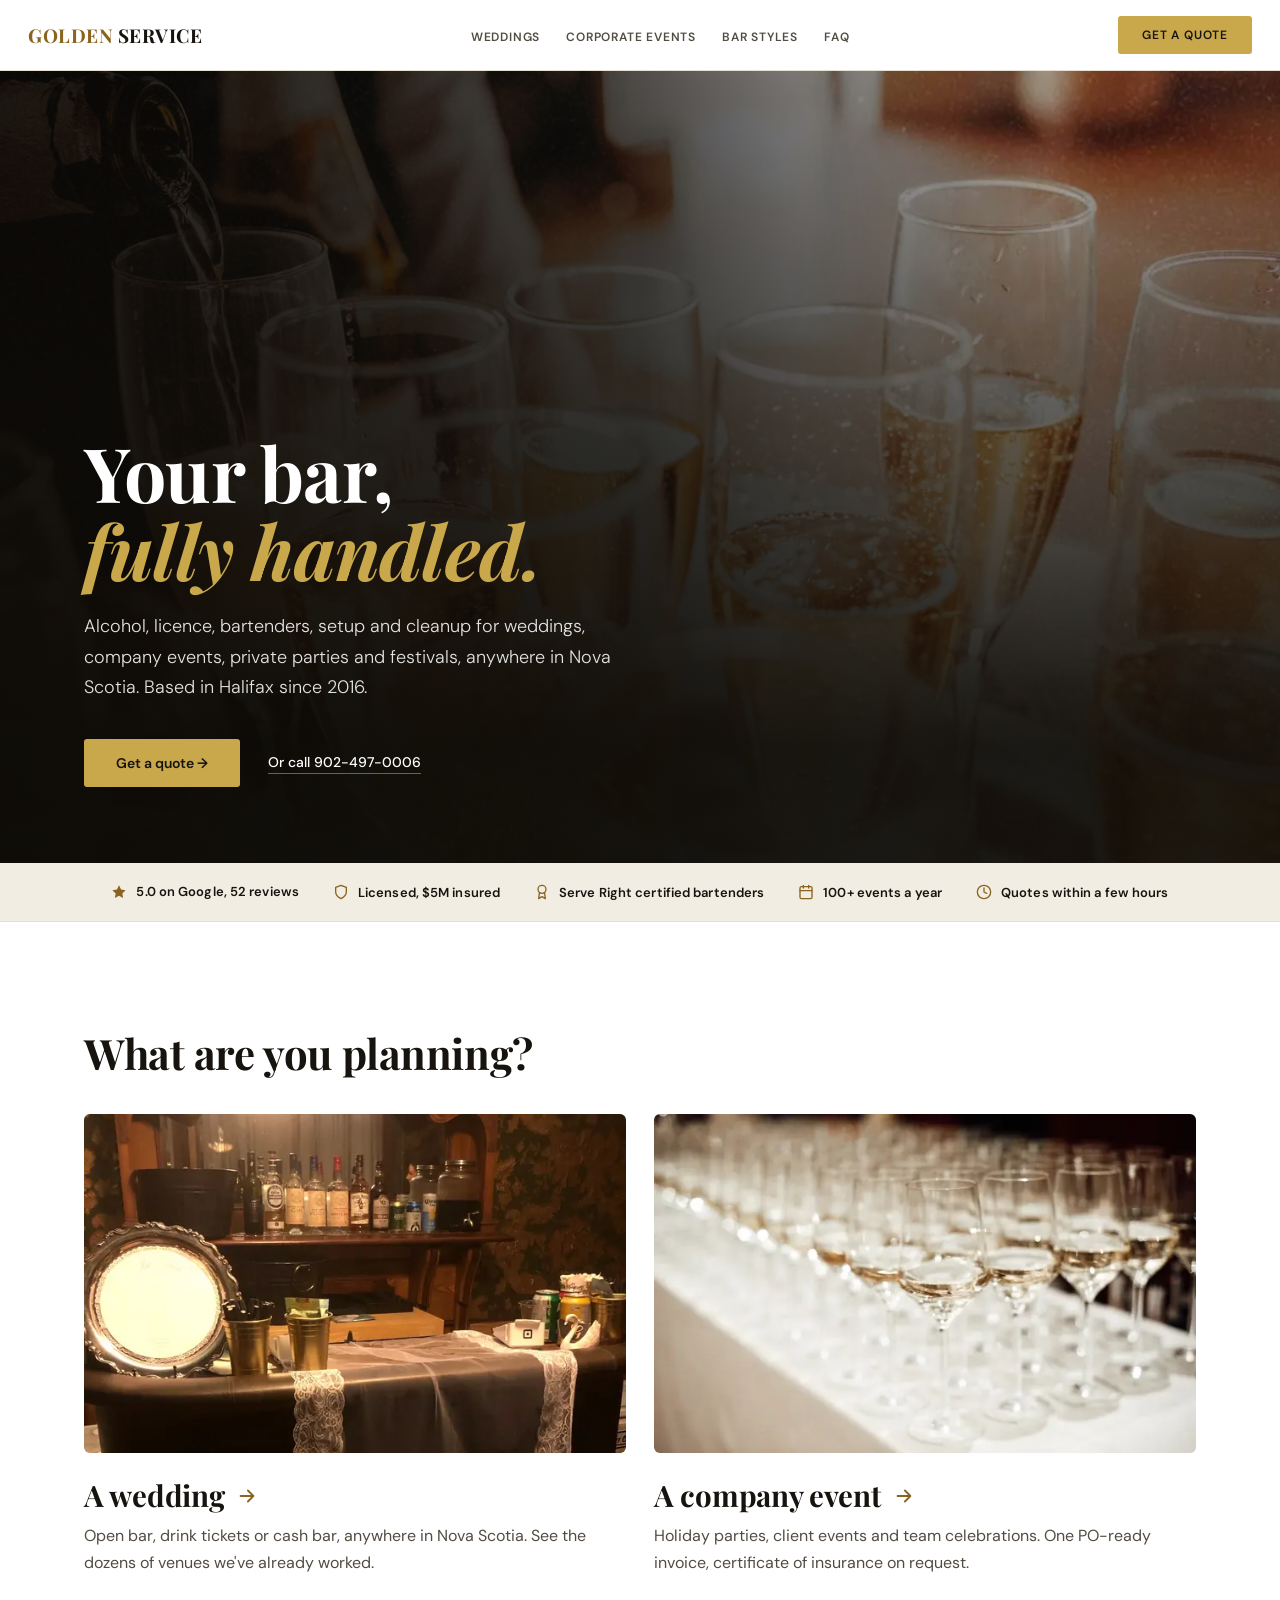
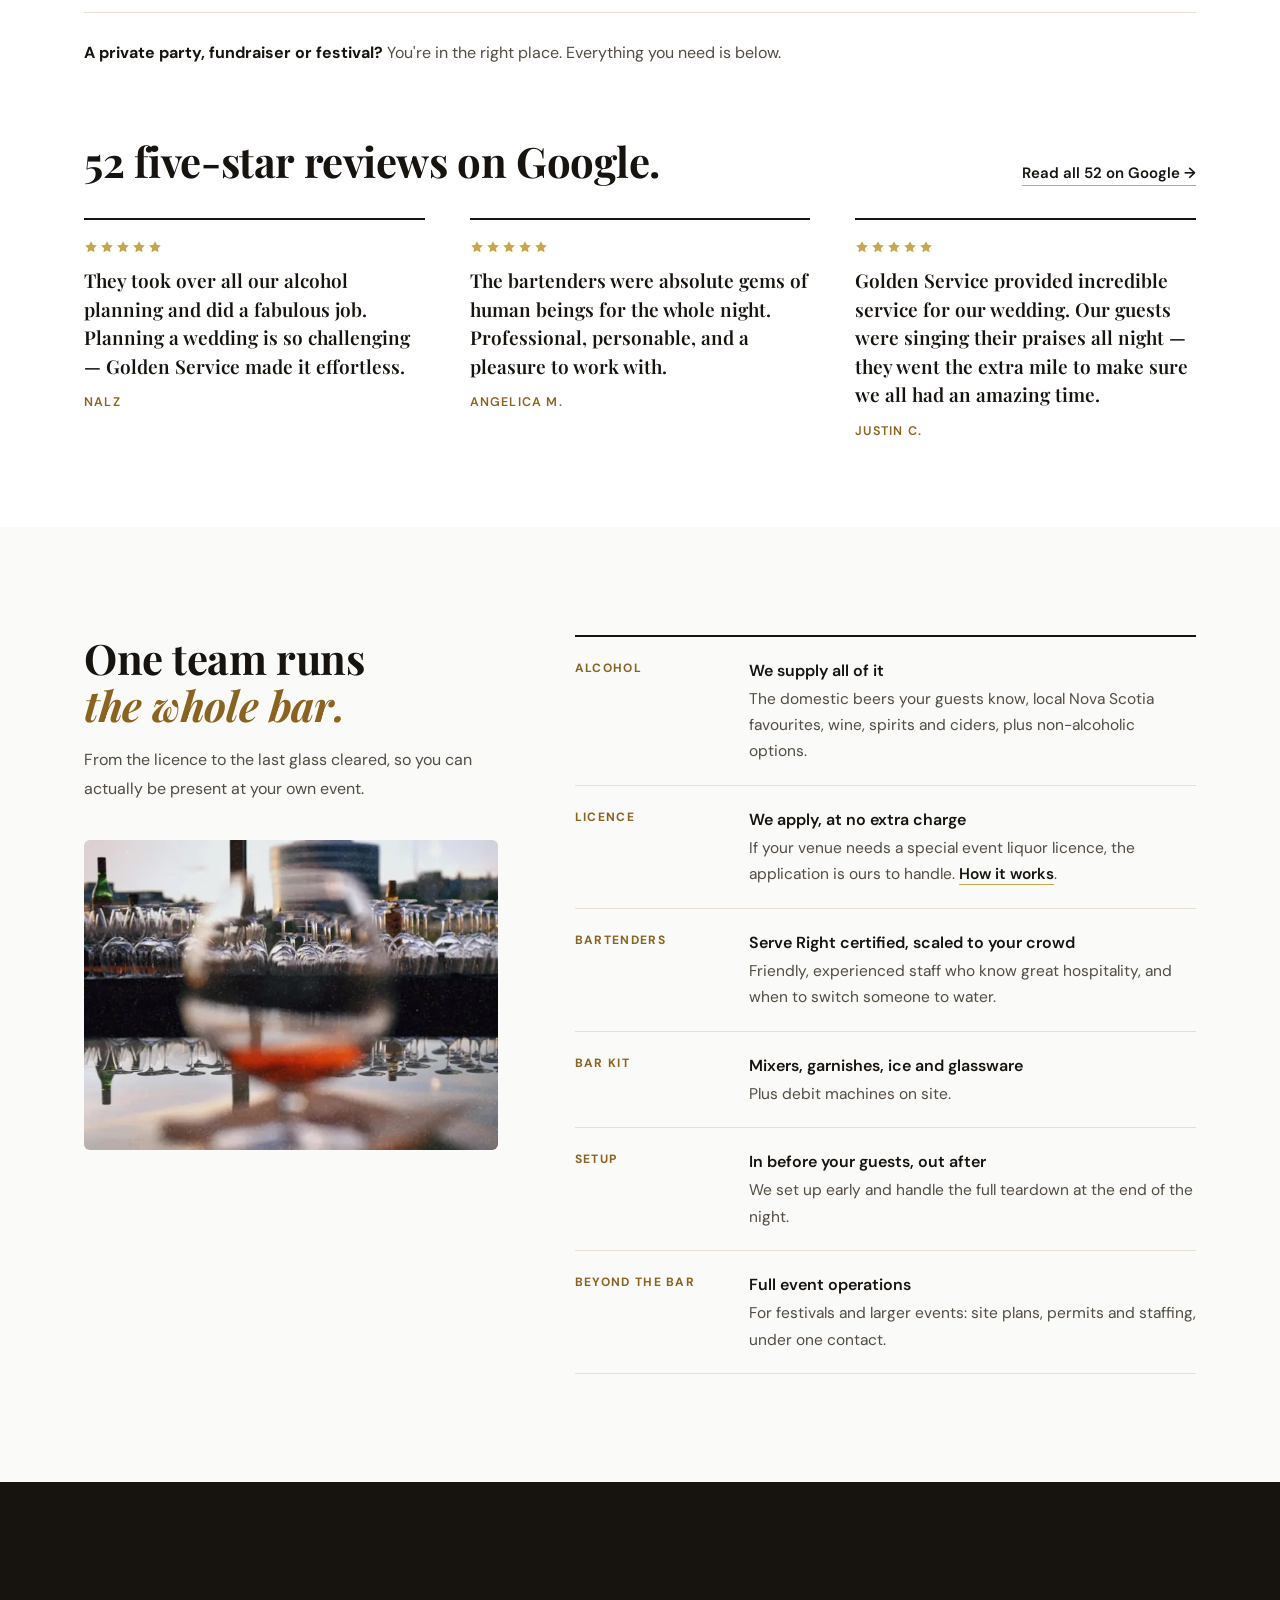
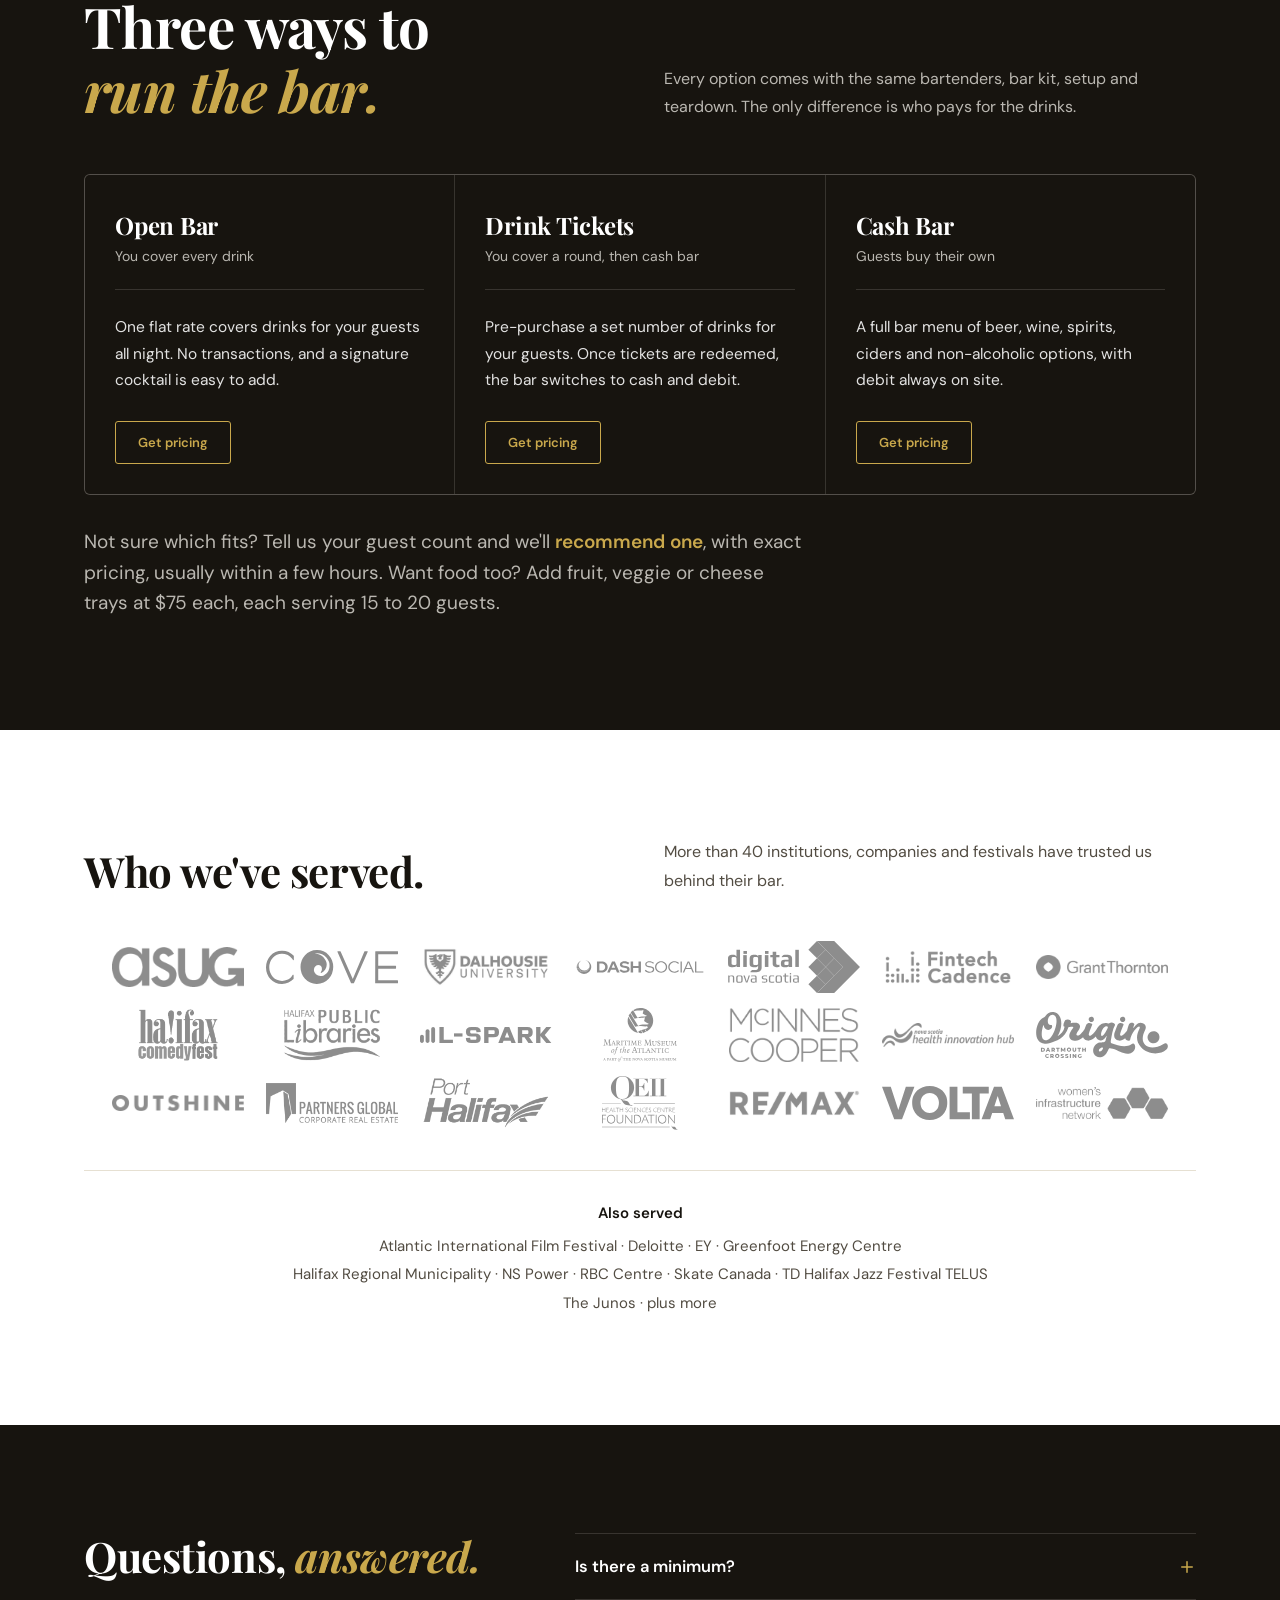
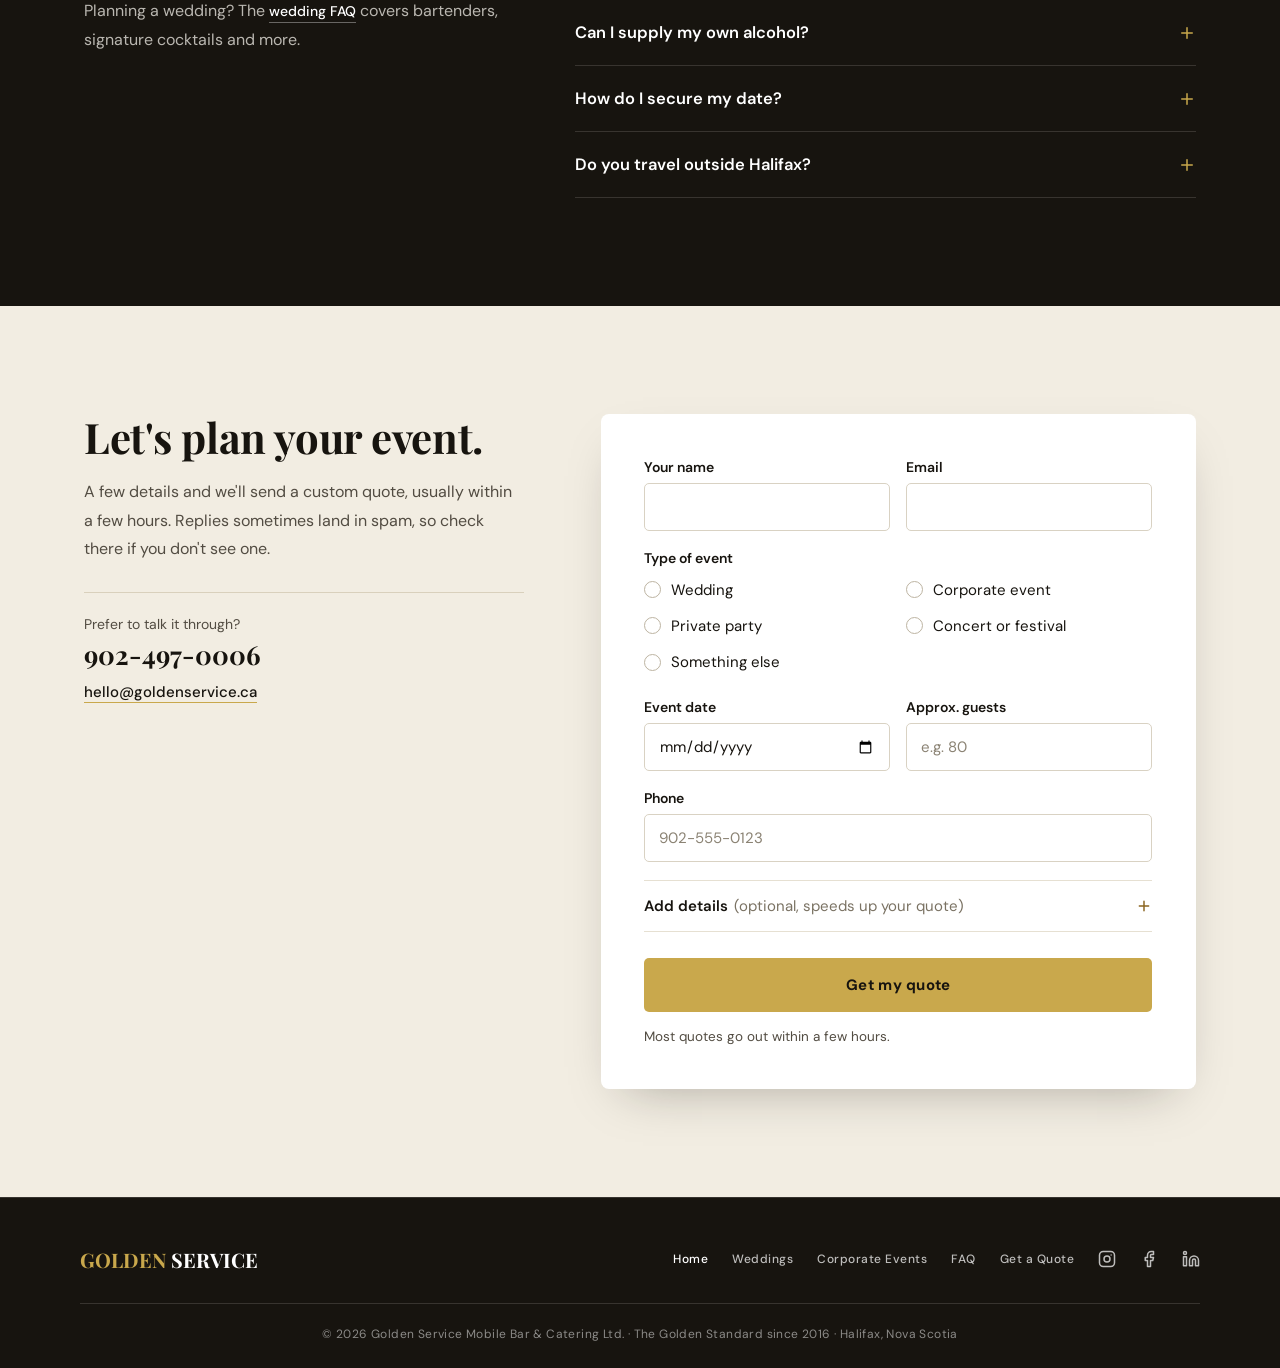
==== commit c737303f: "Homepage hero: Your bar, fully handled; location moves to subhead Co-Authored-By: Claude Opus 5.5 <n" ====
--- a/index.html
+++ b/index.html
@@ -459,8 +459,8 @@
         <picture><source type="image/webp" srcset="/champagne-toast-service-wedding-events-640.webp 640w, /champagne-toast-service-wedding-events-1024.webp 1024w, /champagne-toast-service-wedding-events-1600.webp 1600w, /champagne-toast-service-wedding-events-2400.webp 2400w" sizes="100vw"><img src="/champagne-toast-service-wedding-events.jpg" alt="Golden Service bartender pouring champagne at a Nova Scotia event" fetchpriority="high" width="2400" height="1160"></picture>
       </div>
       <div class="gs-hero-content">
-        <h1 id="gsHeroTitle">Nova Scotia's mobile bar, <em>fully handled.</em></h1>
-        <p class="gs-hero-sub">Alcohol, licence, bartenders, setup and cleanup for weddings, company events, private parties and festivals. Based in Halifax since 2016.</p>
+        <h1 id="gsHeroTitle">Your bar, <em>fully handled.</em></h1>
+        <p class="gs-hero-sub">Alcohol, licence, bartenders, setup and cleanup for weddings, company events, private parties and festivals, anywhere in Nova Scotia. Based in Halifax since 2016.</p>
         <div class="gs-hero-actions">
           <a href="#quote" class="gs-btn-primary">Get a quote &rarr;</a>
           <a href="tel:+19024970006" class="gs-link-on-dark">Or call 902-497-0006</a>
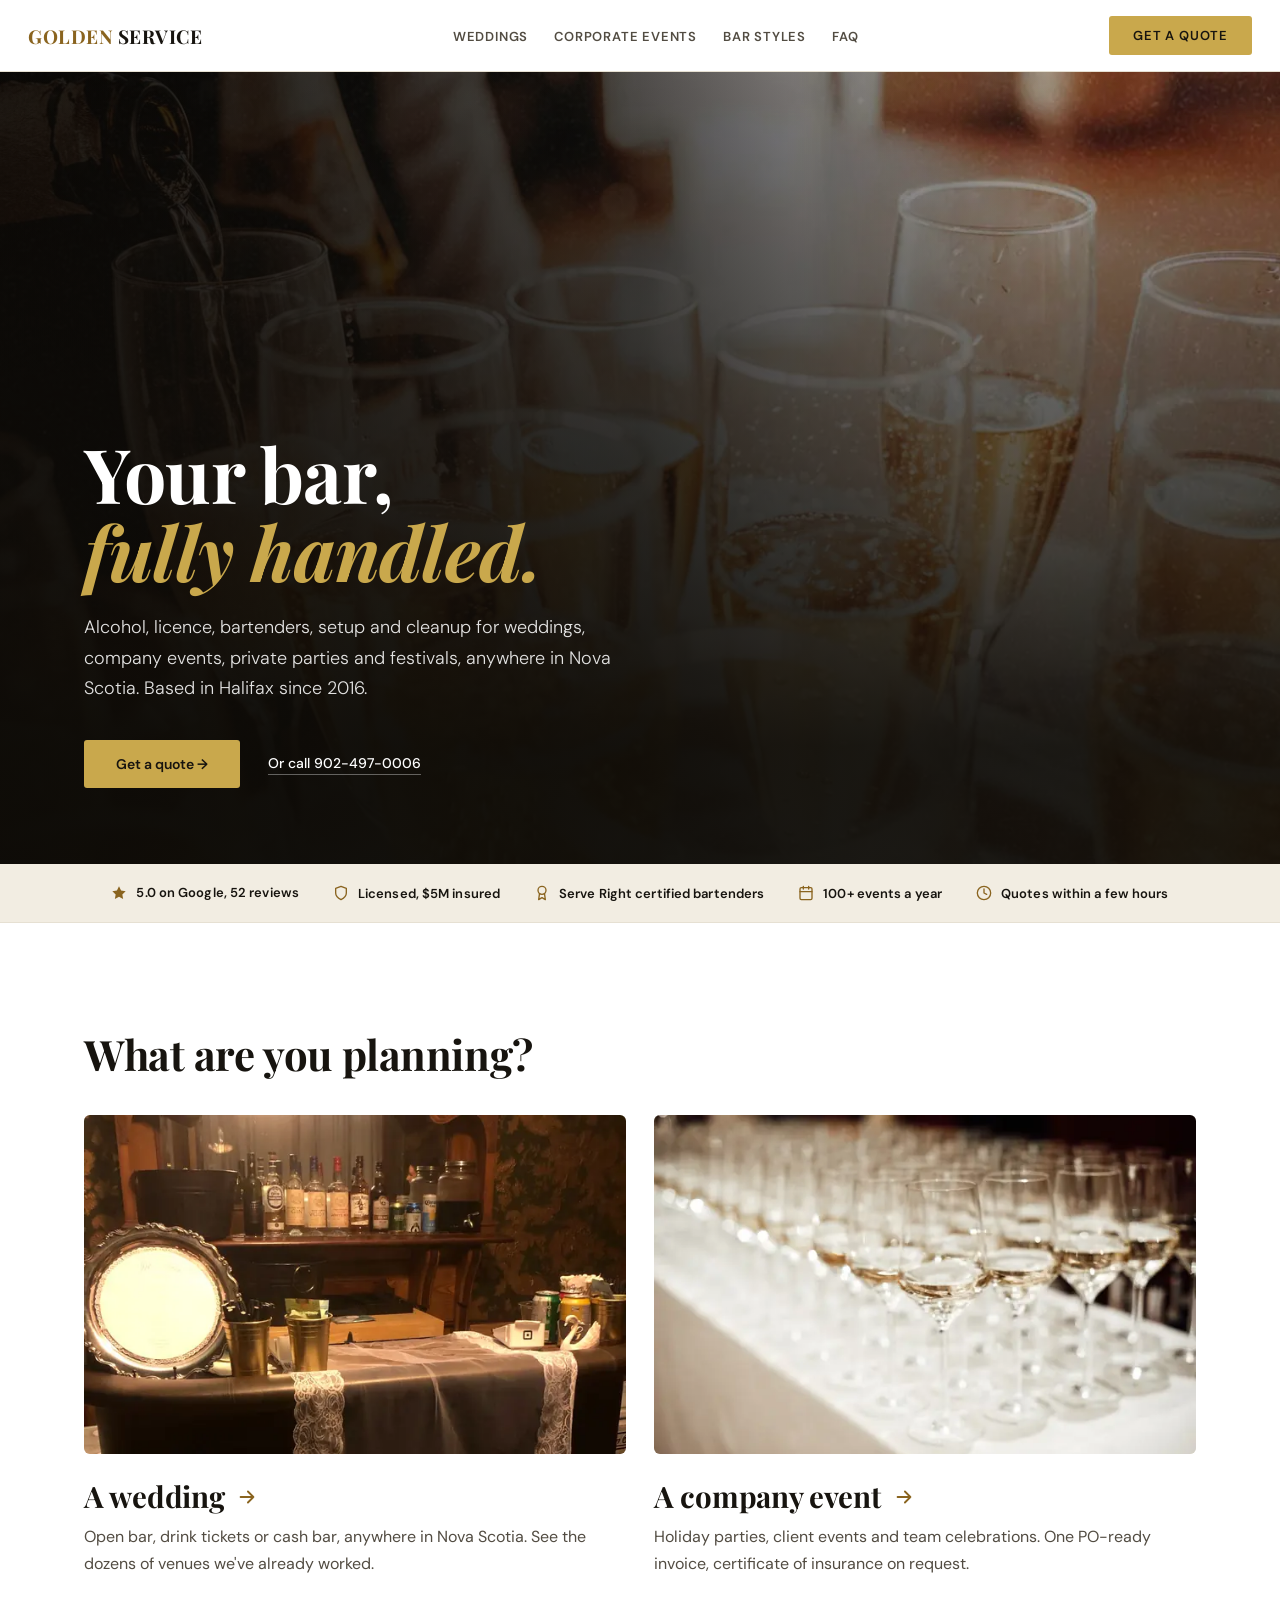
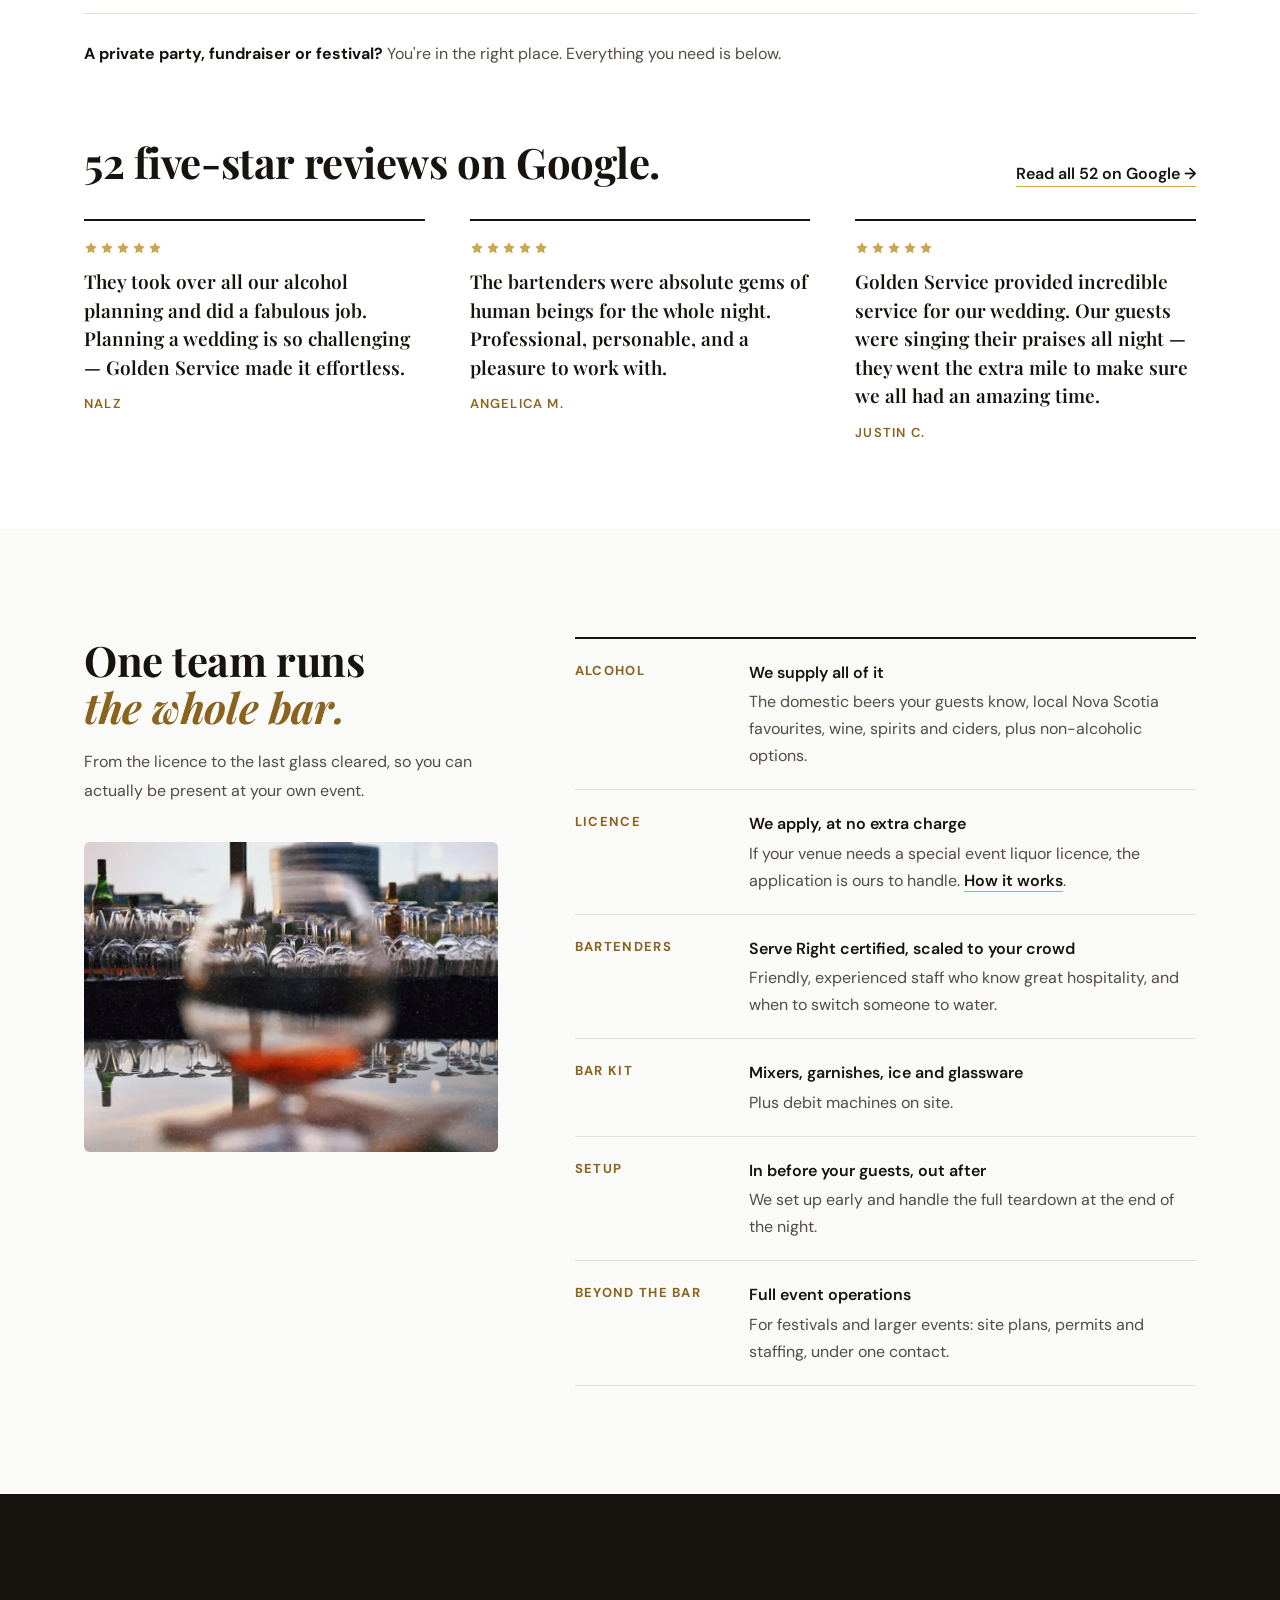
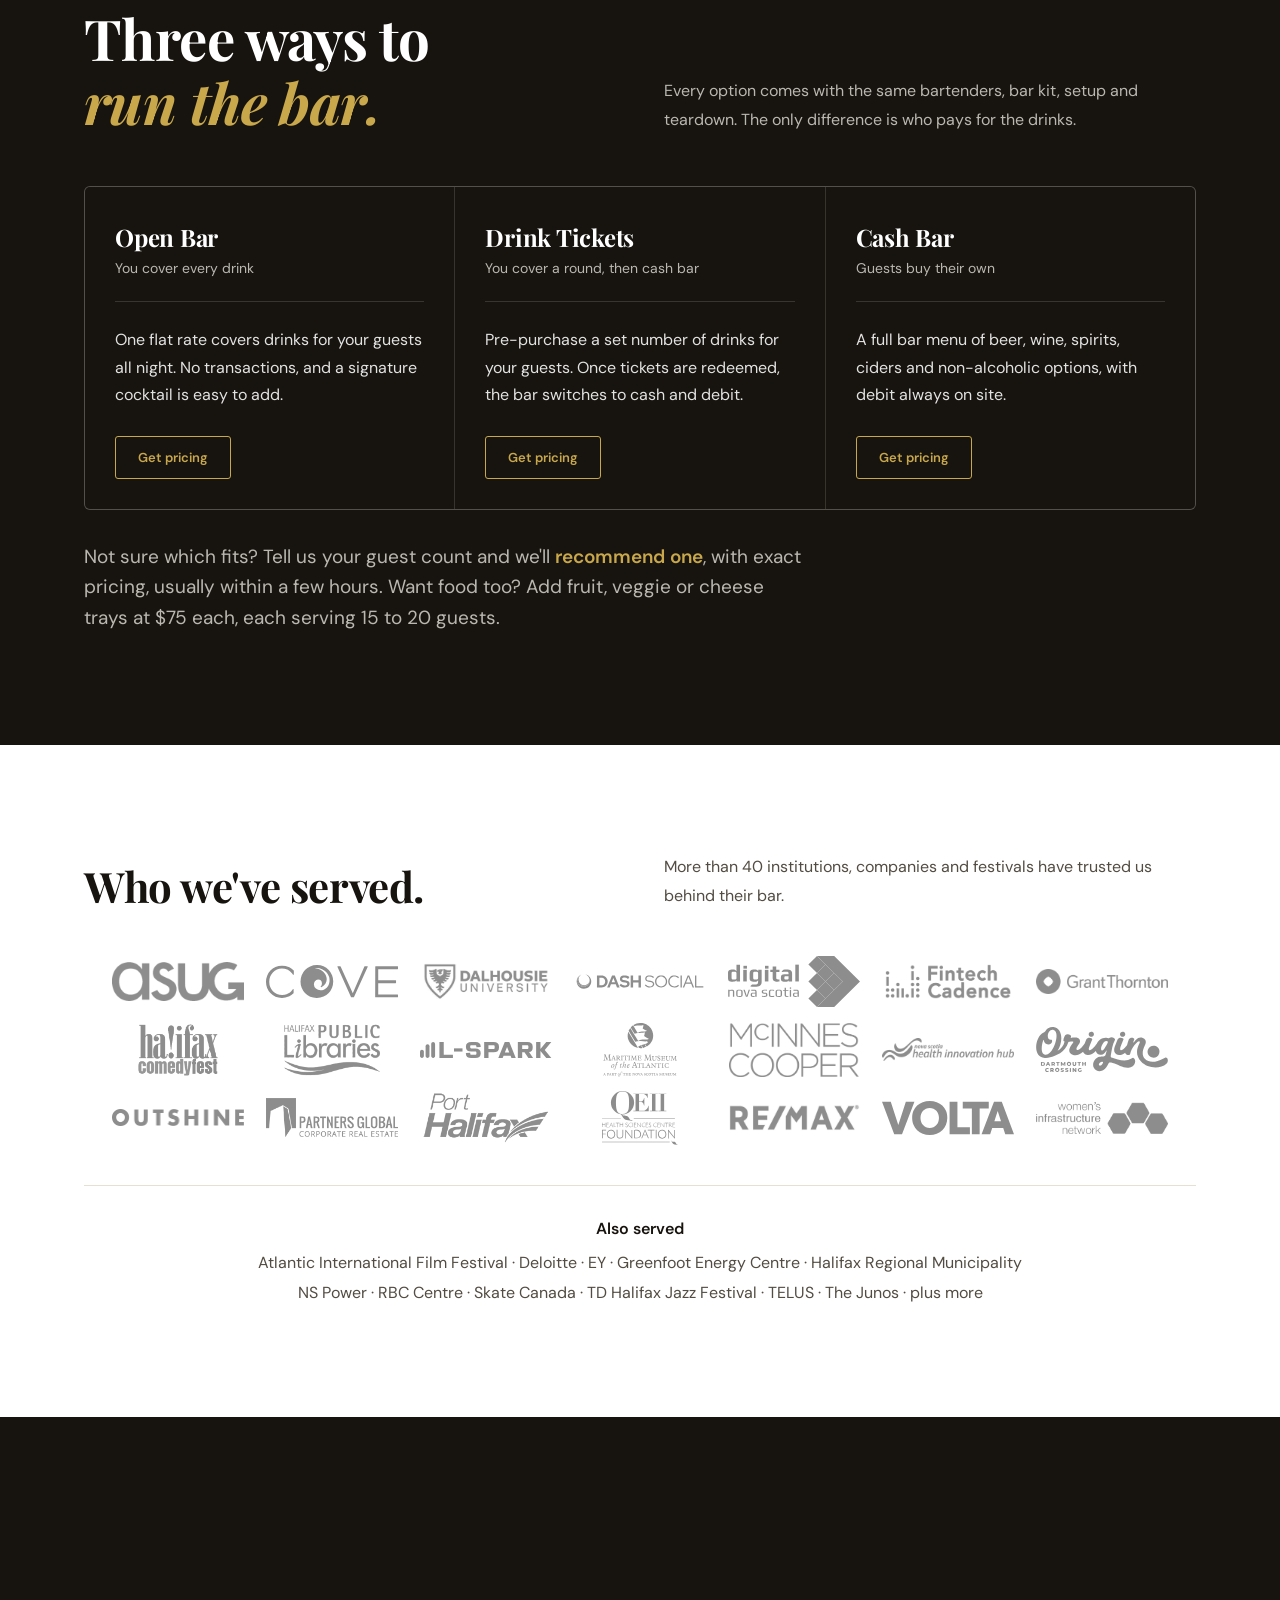
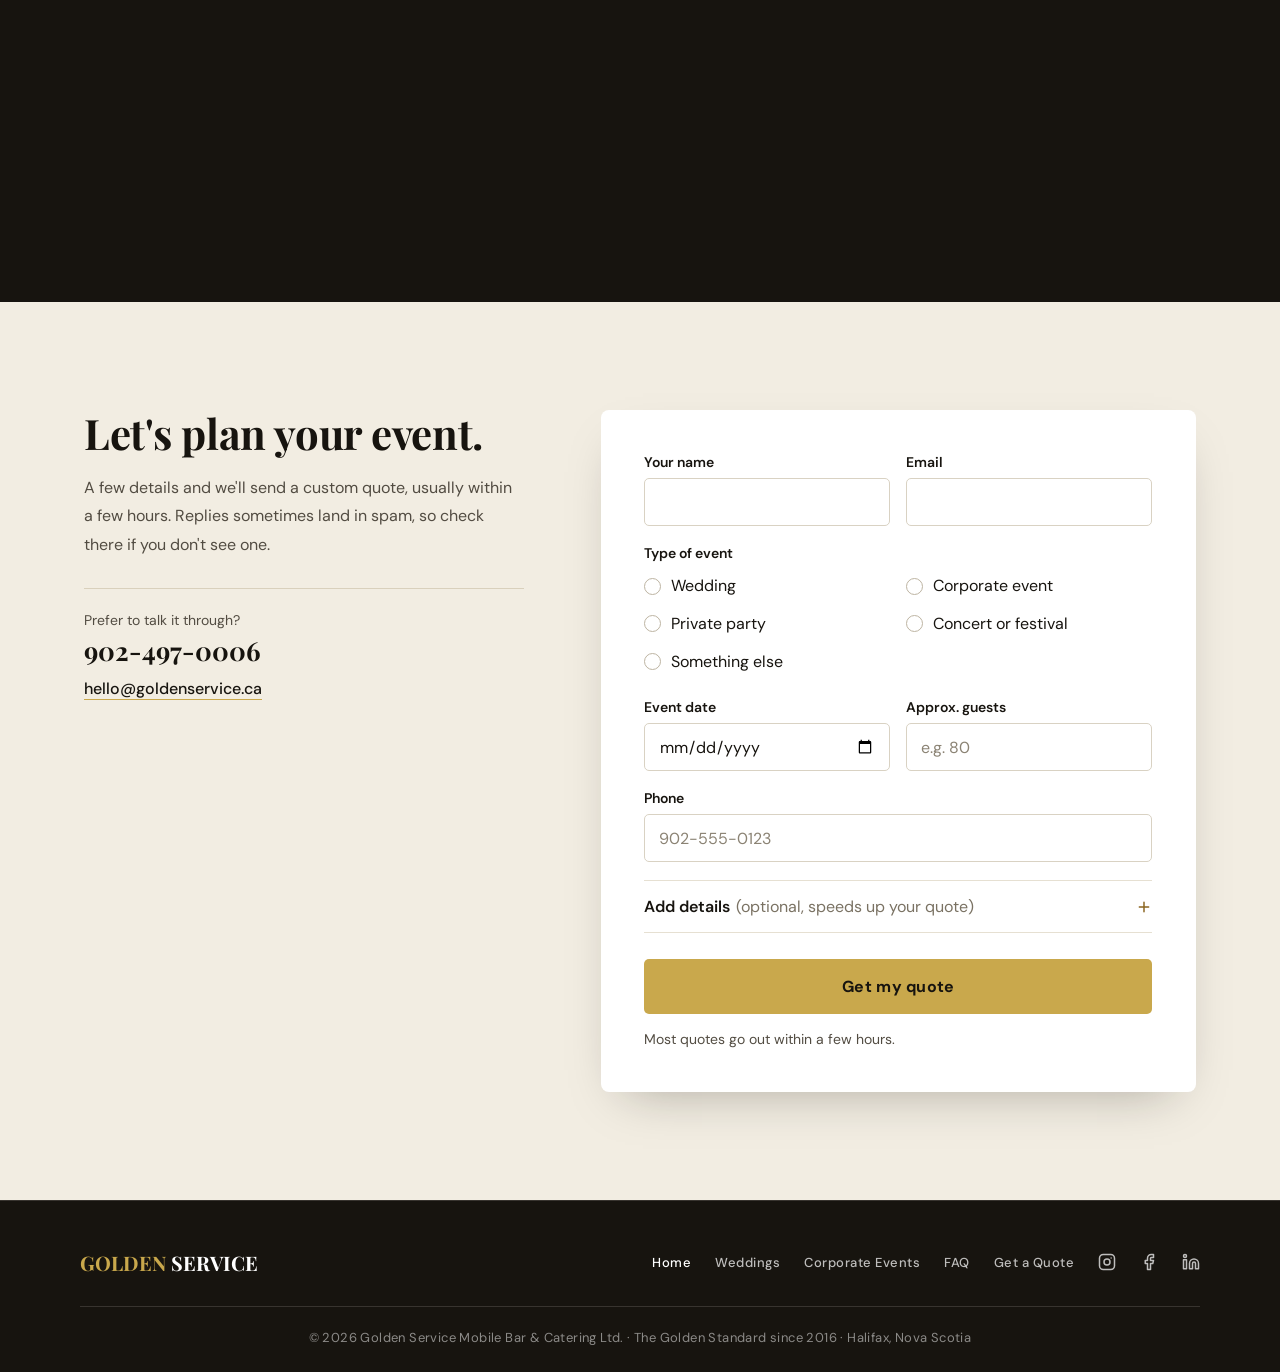
==== commit 0a96668f: "Type pass: 16px body, 13px floor, fewer sizes; stacked guide tables - Consolidate text sizes on ever" ====
--- a/index.html
+++ b/index.html
@@ -171,11 +171,11 @@
     .gs-nav-logo{font-family:'Playfair Display',Georgia,serif;font-size:19px;font-weight:700;letter-spacing:.5px;color:var(--gs-ink);text-decoration:none}
     .gs-nav-logo span{color:var(--gs-gold-deep)}
     .gs-nav-links{display:flex;gap:26px;list-style:none;margin:0;padding:0}
-    .gs-nav-links a{font-size:12px;font-weight:600;color:var(--gs-body);text-decoration:none;letter-spacing:.8px;text-transform:uppercase;position:relative;padding-bottom:3px}
+    .gs-nav-links a{font-size:13px;font-weight:600;color:var(--gs-body);text-decoration:none;letter-spacing:.8px;text-transform:uppercase;position:relative;padding-bottom:3px}
     .gs-nav-links a::after{content:'';position:absolute;left:0;right:100%;bottom:0;height:1px;background:var(--gs-gold);transition:right .25s var(--gs-ease)}
     .gs-nav-links a:hover{color:var(--gs-ink)}
     .gs-nav-links a:hover::after{right:0}
-    .gs-nav-cta{background:var(--gs-gold);color:var(--gs-ink);padding:11px 24px;border-radius:3px;font-size:12px;font-weight:600;letter-spacing:.8px;text-transform:uppercase;text-decoration:none;transition:background .2s,color .2s,transform .2s}
+    .gs-nav-cta{background:var(--gs-gold);color:var(--gs-ink);padding:11px 24px;border-radius:3px;font-size:13px;font-weight:600;letter-spacing:.8px;text-transform:uppercase;text-decoration:none;transition:background .2s,color .2s,transform .2s}
     .gs-nav-cta:hover{background:var(--gs-gold-deep);color:#fff;transform:translateY(-1px)}
     .gs-hamburger{display:none;flex-direction:column;gap:5px;cursor:pointer;padding:4px;background:none;border:none}
     .gs-hamburger span{width:22px;height:2px;background:var(--gs-ink);border-radius:2px;display:block;transition:all .25s var(--gs-ease)}
@@ -201,7 +201,7 @@
     .gs-btn-primary:hover{background:var(--gs-gold-deep);color:#fff;transform:translateY(-2px);box-shadow:0 14px 28px -14px rgba(138,100,31,.6)}
     .gs-link-on-dark{color:#fff;font-size:14px;font-weight:500;text-decoration:none;border-bottom:1px solid rgba(255,255,255,.35);padding-bottom:2px;transition:border-color .2s,color .2s}
     .gs-link-on-dark:hover{color:var(--gs-gold);border-bottom-color:var(--gs-gold)}
-    .gs-text-link{color:var(--gs-ink);font-size:15px;font-weight:600;text-decoration:none;border-bottom:1px solid var(--gs-gold);padding-bottom:2px;transition:color .2s}
+    .gs-text-link{color:var(--gs-ink);font-size:16px;font-weight:600;text-decoration:none;border-bottom:1px solid var(--gs-gold);padding-bottom:2px;transition:color .2s}
     .gs-text-link:hover{color:var(--gs-gold-deep)}
 
     /* HERO */
@@ -245,8 +245,8 @@
     .gs-handled-photo img{width:100%;height:100%;object-fit:cover}
     .gs-spec{margin:0;border-top:2px solid var(--gs-ink)}
     .gs-spec div{display:grid;grid-template-columns:150px 1fr;gap:24px;padding:20px 0;border-bottom:1px solid var(--gs-line)}
-    .gs-spec dt{font-size:12px;font-weight:700;letter-spacing:1.3px;text-transform:uppercase;color:var(--gs-gold-deep);padding-top:3px}
-    .gs-spec dd{margin:0;font-size:15.5px;color:var(--gs-body);line-height:1.7}
+    .gs-spec dt{font-size:13px;font-weight:700;letter-spacing:1.3px;text-transform:uppercase;color:var(--gs-gold-deep);padding-top:3px}
+    .gs-spec dd{margin:0;font-size:16px;color:var(--gs-body);line-height:1.7}
     .gs-spec dd strong{color:var(--gs-ink);font-weight:600;display:block;font-size:16px;margin-bottom:2px}
     .gs-spec dd a{color:var(--gs-ink);font-weight:600;text-decoration:none;border-bottom:1px solid var(--gs-gold)}
     .gs-spec dd a:hover{color:var(--gs-gold-deep)}
@@ -260,7 +260,7 @@
     .gs-logo-item img{max-width:100%;max-height:100%;object-fit:contain;filter:grayscale(1) opacity(.75);transition:filter .25s var(--gs-ease)}
     .gs-logo-item img:hover{filter:grayscale(0) opacity(1)}
     .gs-clients-more{margin:40px 0 0;padding-top:28px;border-top:1px solid var(--gs-line);text-align:center}
-    .gs-clients-more p{font-size:15px;color:var(--gs-body);line-height:1.9;margin:0 auto;max-width:70ch}
+    .gs-clients-more p{font-size:16px;color:var(--gs-body);line-height:1.9;margin:0 auto;max-width:70ch}
     .gs-clients-more .gs-clients-lead{font-weight:600;color:var(--gs-ink);margin-bottom:4px}
     .gs-served .gs-sv{white-space:nowrap}
     .gs-served .gs-sep.is-edge{display:none}
@@ -276,7 +276,7 @@
     .gs-tier:hover{background:var(--gs-ink-soft)}
     .gs-tier h3{font-family:'Playfair Display',Georgia,serif;font-size:24px;font-weight:700;margin:0 0 6px;letter-spacing:-.01em}
     .gs-tier-for{font-size:14px;color:var(--gs-body-on-dark);margin:0 0 24px;padding-bottom:24px;border-bottom:1px solid var(--gs-line-on-dark)}
-    .gs-tier-body{font-size:15.5px;color:rgba(255,255,255,.88);line-height:1.7;margin:0 0 28px;flex:1}
+    .gs-tier-body{font-size:16px;color:rgba(255,255,255,.88);line-height:1.7;margin:0 0 28px;flex:1}
     .gs-tier-cta{align-self:flex-start;background:none;border:1.5px solid var(--gs-gold);color:var(--gs-gold);padding:12px 22px;border-radius:3px;font:600 13px 'DM Sans',sans-serif;cursor:pointer;text-decoration:none;transition:background .2s,color .2s,transform .2s}
     .gs-tier-cta:hover{background:var(--gs-gold);color:var(--gs-ink);transform:translateY(-2px)}
     .gs-styles-note{margin:32px 0 0;font-size:clamp(16px,.5vw + 14px,19px);color:var(--gs-body-on-dark);line-height:1.6;max-width:56ch}
@@ -290,7 +290,7 @@
     .gs-reviews-row{display:grid;grid-template-columns:repeat(3,minmax(0,1fr));gap:clamp(24px,3.5vw,48px)}
     .gs-reviews-row figure{margin:0;padding-top:20px;border-top:2px solid var(--gs-ink)}
     .gs-reviews-row blockquote{margin:0;font-family:'Playfair Display',Georgia,serif;font-size:clamp(17px,.4vw + 15px,19px);font-weight:600;line-height:1.5;color:var(--gs-ink)}
-    .gs-reviews-row figcaption{margin-top:14px;font-size:12.5px;font-weight:600;letter-spacing:1.2px;text-transform:uppercase;color:var(--gs-gold-deep)}
+    .gs-reviews-row figcaption{margin-top:14px;font-size:13px;font-weight:600;letter-spacing:1.2px;text-transform:uppercase;color:var(--gs-gold-deep)}
     .gs-stars{color:var(--gs-gold);display:flex;gap:2px;margin-bottom:12px}
 
     /* FAQ */
@@ -300,12 +300,12 @@
     .gs-faq .gs-lede{color:var(--gs-body-on-dark)}
     .gs-faq-list{border-top:1px solid var(--gs-line-on-dark)}
     .gs-faq details{border-bottom:1px solid var(--gs-line-on-dark)}
-    .gs-faq summary{list-style:none;cursor:pointer;display:flex;justify-content:space-between;align-items:center;gap:20px;padding:22px 0;font-size:16.5px;font-weight:600;color:#fff;transition:color .2s}
+    .gs-faq summary{list-style:none;cursor:pointer;display:flex;justify-content:space-between;align-items:center;gap:20px;padding:22px 0;font-size:17px;font-weight:600;color:#fff;transition:color .2s}
     .gs-faq summary::-webkit-details-marker{display:none}
     .gs-faq summary:hover{color:var(--gs-gold)}
     .gs-faq summary svg{color:var(--gs-gold);flex-shrink:0;transition:transform .3s var(--gs-ease)}
     .gs-faq details[open] summary svg{transform:rotate(45deg)}
-    .gs-faq details p{margin:0;padding:0 40px 24px 0;font-size:15.5px;line-height:1.8;color:var(--gs-body-on-dark);max-width:62ch}
+    .gs-faq details p{margin:0;padding:0 40px 24px 0;font-size:16px;line-height:1.8;color:var(--gs-body-on-dark);max-width:62ch}
 
     /* QUOTE FORM */
     .gs-quote{background:var(--gs-paper-deep);padding:clamp(64px,9vw,108px) 0}
@@ -315,7 +315,7 @@
     .gs-call p{margin:0 0 4px;font-size:14px;color:var(--gs-body)}
     .gs-call a{font-family:'Playfair Display',Georgia,serif;font-size:26px;font-weight:700;color:var(--gs-ink);text-decoration:none;font-variant-numeric:tabular-nums}
     .gs-call a:hover{color:var(--gs-gold-deep)}
-    .gs-call .gs-mail{display:inline-block;margin-top:10px;font:500 15px 'DM Sans',sans-serif;border-bottom:1px solid var(--gs-gold)}
+    .gs-call .gs-mail{display:inline-block;margin-top:10px;font:500 16px 'DM Sans',sans-serif;border-bottom:1px solid var(--gs-gold)}
     .gs-card{background:#fff;border-radius:8px;padding:clamp(24px,3.4vw,44px);box-shadow:var(--gs-shadow)}
     .gs-progress{display:flex;gap:8px;margin-bottom:26px}
     .gs-progress span{flex:1;height:3px;border-radius:2px;background:var(--gs-line);transition:background .3s var(--gs-ease)}
@@ -326,7 +326,7 @@
     .gs-row{display:grid;grid-template-columns:1fr 1fr;gap:16px}
     .gs-field label,.gs-legend{display:block;font-size:14px;font-weight:600;color:var(--gs-ink);margin-bottom:7px;padding:0}
     .gs-field label i{font-style:normal;font-weight:400;color:#7a7263}
-    .gs-input{display:block;width:100%;height:48px;padding:12px 14px;border:1px solid #d9d2c3;border-radius:5px;font:15px 'DM Sans',sans-serif;color:var(--gs-ink);background:#fff;transition:border-color .2s,box-shadow .2s;outline:none}
+    .gs-input{display:block;width:100%;height:48px;padding:12px 14px;border:1px solid #d9d2c3;border-radius:5px;font:16px 'DM Sans',sans-serif;color:var(--gs-ink);background:#fff;transition:border-color .2s,box-shadow .2s;outline:none}
     select.gs-input{appearance:none;-webkit-appearance:none;background:#fff url("data:image/svg+xml,%3Csvg xmlns='http://www.w3.org/2000/svg' width='24' height='24' viewBox='0 0 24 24' fill='none' stroke='%23524c42' stroke-width='2' stroke-linecap='round' stroke-linejoin='round'%3E%3Cpath d='m6 9 6 6 6-6'/%3E%3C/svg%3E") no-repeat right 12px center/18px;padding-right:40px;cursor:pointer}
     textarea.gs-input{height:auto;min-height:110px;resize:vertical}
     .gs-input::placeholder{color:#8b8374}
@@ -334,35 +334,35 @@
     .gs-input:user-invalid{border-color:#b4442c}
     fieldset{border:none;margin:0 0 20px;padding:0}
     .gs-choices{display:grid;grid-template-columns:1fr 1fr;gap:4px 16px}
-    .gs-choice{position:relative;display:flex;align-items:center;gap:10px;padding:6px 0;font-size:15px;cursor:pointer;line-height:1.35}
+    .gs-choice{position:relative;display:flex;align-items:center;gap:10px;padding:6px 0;font-size:16px;cursor:pointer;line-height:1.35}
     .gs-choice:hover input{border-color:var(--gs-gold)}
     .gs-choice input{appearance:none;-webkit-appearance:none;width:17px;height:17px;min-width:17px;margin:0;border:1.5px solid #bdb4a2;background:#fff;position:relative;cursor:pointer;border-radius:50%;transition:border-color .15s}
     .gs-choice input:checked{border-color:var(--gs-gold)}
     .gs-choice input:checked::after{content:'';position:absolute;inset:3px;border-radius:50%;background:var(--gs-gold)}
     .gs-choice:has(input:focus-visible){outline:2px solid var(--gs-gold);outline-offset:2px}
-    .gs-choices-err{display:none;font-size:13.5px;color:#8a2f1c;margin:6px 0 0}
+    .gs-choices-err{display:none;font-size:14px;color:#8a2f1c;margin:6px 0 0}
     .gs-choices-err.on{display:block}
-    .gs-inline-check{display:flex;align-items:center;gap:9px;font-size:15px;font-weight:400;color:var(--gs-body);margin:0;cursor:pointer}
+    .gs-inline-check{display:flex;align-items:center;gap:9px;font-size:16px;font-weight:400;color:var(--gs-body);margin:0;cursor:pointer}
     .gs-inline-check input{width:16px;height:16px;accent-color:var(--gs-gold)}
     .gs-addon{margin:-6px 0 22px}
     .gs-tray-opts{display:flex;flex-wrap:wrap;gap:10px 22px;margin-top:10px;padding-left:25px}
     .gs-tray-opts[hidden]{display:none}
-    .gs-submit{width:100%;padding:17px;background:var(--gs-gold);color:var(--gs-ink);border:none;border-radius:5px;font:700 15px 'DM Sans',sans-serif;letter-spacing:.3px;cursor:pointer;margin-top:6px;transition:background .2s,color .2s,transform .2s}
+    .gs-submit{width:100%;padding:17px;background:var(--gs-gold);color:var(--gs-ink);border:none;border-radius:5px;font:700 16px 'DM Sans',sans-serif;letter-spacing:.3px;cursor:pointer;margin-top:6px;transition:background .2s,color .2s,transform .2s}
     .gs-submit:hover:not(:disabled){background:var(--gs-gold-deep);color:#fff;transform:translateY(-1px)}
     .gs-submit:disabled{opacity:.7;cursor:progress}
     .gs-form-foot{display:flex;justify-content:space-between;align-items:center;gap:16px;margin-top:16px;flex-wrap:wrap}
-    .gs-promise{font-size:13.5px;color:var(--gs-body);margin:0}
-    .gs-back{background:none;border:none;padding:0;font:500 13.5px 'DM Sans',sans-serif;color:var(--gs-body);cursor:pointer;border-bottom:1px solid var(--gs-line)}
+    .gs-promise{font-size:14px;color:var(--gs-body);margin:0}
+    .gs-back{background:none;border:none;padding:0;font:500 14px 'DM Sans',sans-serif;color:var(--gs-body);cursor:pointer;border-bottom:1px solid var(--gs-line)}
     .gs-back:hover{color:var(--gs-ink);border-bottom-color:var(--gs-ink)}
     .gs-js .gs-step[hidden]{display:none}
-    .gs-status{border-radius:5px;padding:16px;font-size:15px;line-height:1.6;margin-top:16px}
+    .gs-status{border-radius:5px;padding:16px;font-size:16px;line-height:1.6;margin-top:16px}
     .gs-status[hidden]{display:none}
     .gs-status.ok{background:#f1f7ef;border:1px solid #c6dfbf;color:#2d5a23}
     .gs-status.err{background:#fbf1ee;border:1px solid #efc9bf;color:#8a2f1c}
     .gs-status.err a{color:inherit}
 
     .gs-more{border-top:1px solid var(--gs-line);border-bottom:1px solid var(--gs-line);margin:4px 0 20px}
-    .gs-more summary{list-style:none;cursor:pointer;display:flex;align-items:center;gap:6px;padding:15px 0;font-size:15px;font-weight:600;color:var(--gs-ink)}
+    .gs-more summary{list-style:none;cursor:pointer;display:flex;align-items:center;gap:6px;padding:15px 0;font-size:16px;font-weight:600;color:var(--gs-ink)}
     .gs-more summary::-webkit-details-marker{display:none}
     .gs-more summary span{font-weight:400;color:#7a7263}
     .gs-more summary svg{color:var(--gs-gold-deep);flex-shrink:0;margin-left:auto;transition:transform .3s var(--gs-ease)}
@@ -375,7 +375,7 @@
     @media(max-width:760px){
       .gs-mbar{display:flex;gap:10px;position:fixed;left:0;right:0;bottom:0;z-index:var(--z-sticky);padding:10px 16px calc(10px + env(safe-area-inset-bottom));background:rgba(255,255,255,.96);backdrop-filter:blur(10px);-webkit-backdrop-filter:blur(10px);border-top:1px solid var(--gs-line);box-shadow:0 -10px 24px -18px rgba(23,20,15,.4);transform:translateY(110%);transition:transform .35s var(--gs-ease)}
       .gs-mbar.on{transform:none}
-      .gs-mbar a{display:flex;align-items:center;justify-content:center;gap:8px;height:48px;border-radius:5px;font:700 15px 'DM Sans',sans-serif;text-decoration:none}
+      .gs-mbar a{display:flex;align-items:center;justify-content:center;gap:8px;height:48px;border-radius:5px;font:700 16px 'DM Sans',sans-serif;text-decoration:none}
       .gs-mbar-quote{flex:1;background:var(--gs-gold);color:var(--gs-ink)}
       .gs-mbar-call{width:56px;border:1.5px solid var(--gs-ink);color:var(--gs-ink)}
       body{padding-bottom:calc(72px + env(safe-area-inset-bottom))}
@@ -388,9 +388,9 @@
     .gs-footer-logo{font-family:'Playfair Display',Georgia,serif;font-size:20px;font-weight:700;color:#fff;text-decoration:none}
     .gs-footer-logo span{color:var(--gs-gold)}
     .gs-footer-links{display:flex;gap:24px;flex-wrap:wrap;align-items:center}
-    .gs-footer-links a{font-size:12px;color:rgba(255,255,255,.72);text-decoration:none;letter-spacing:.5px;font-weight:500;transition:color .2s}
+    .gs-footer-links a{font-size:13px;color:rgba(255,255,255,.72);text-decoration:none;letter-spacing:.5px;font-weight:500;transition:color .2s}
     .gs-footer-links a:hover{color:var(--gs-gold)}
-    .gs-footer-copy{text-align:center;font-size:12px;color:rgba(255,255,255,.5);padding-top:22px;letter-spacing:.4px}
+    .gs-footer-copy{text-align:center;font-size:13px;color:rgba(255,255,255,.5);padding-top:22px;letter-spacing:.4px}
 
     /* Reveal */
     [data-reveal].gs-reveal-pending{opacity:0;transform:translateY(22px);transition:opacity .7s var(--gs-ease),transform .7s var(--gs-ease)}
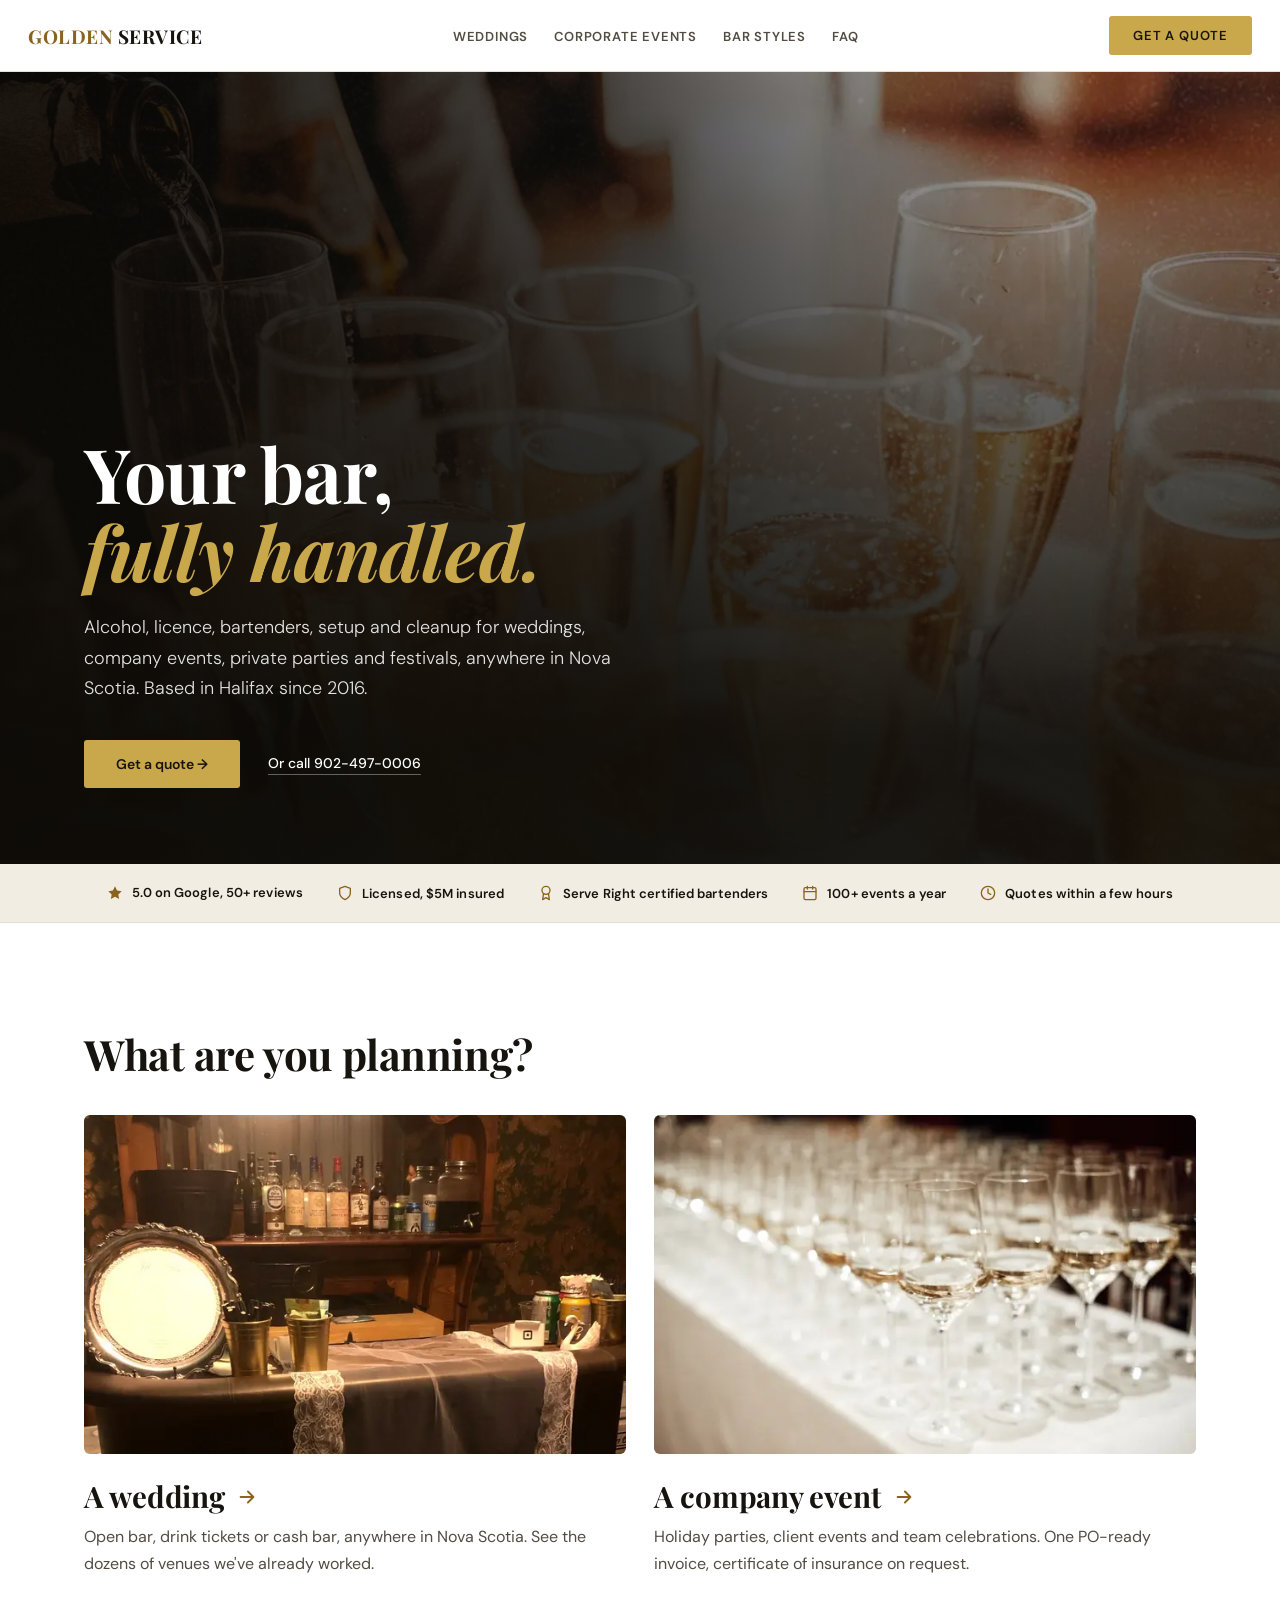
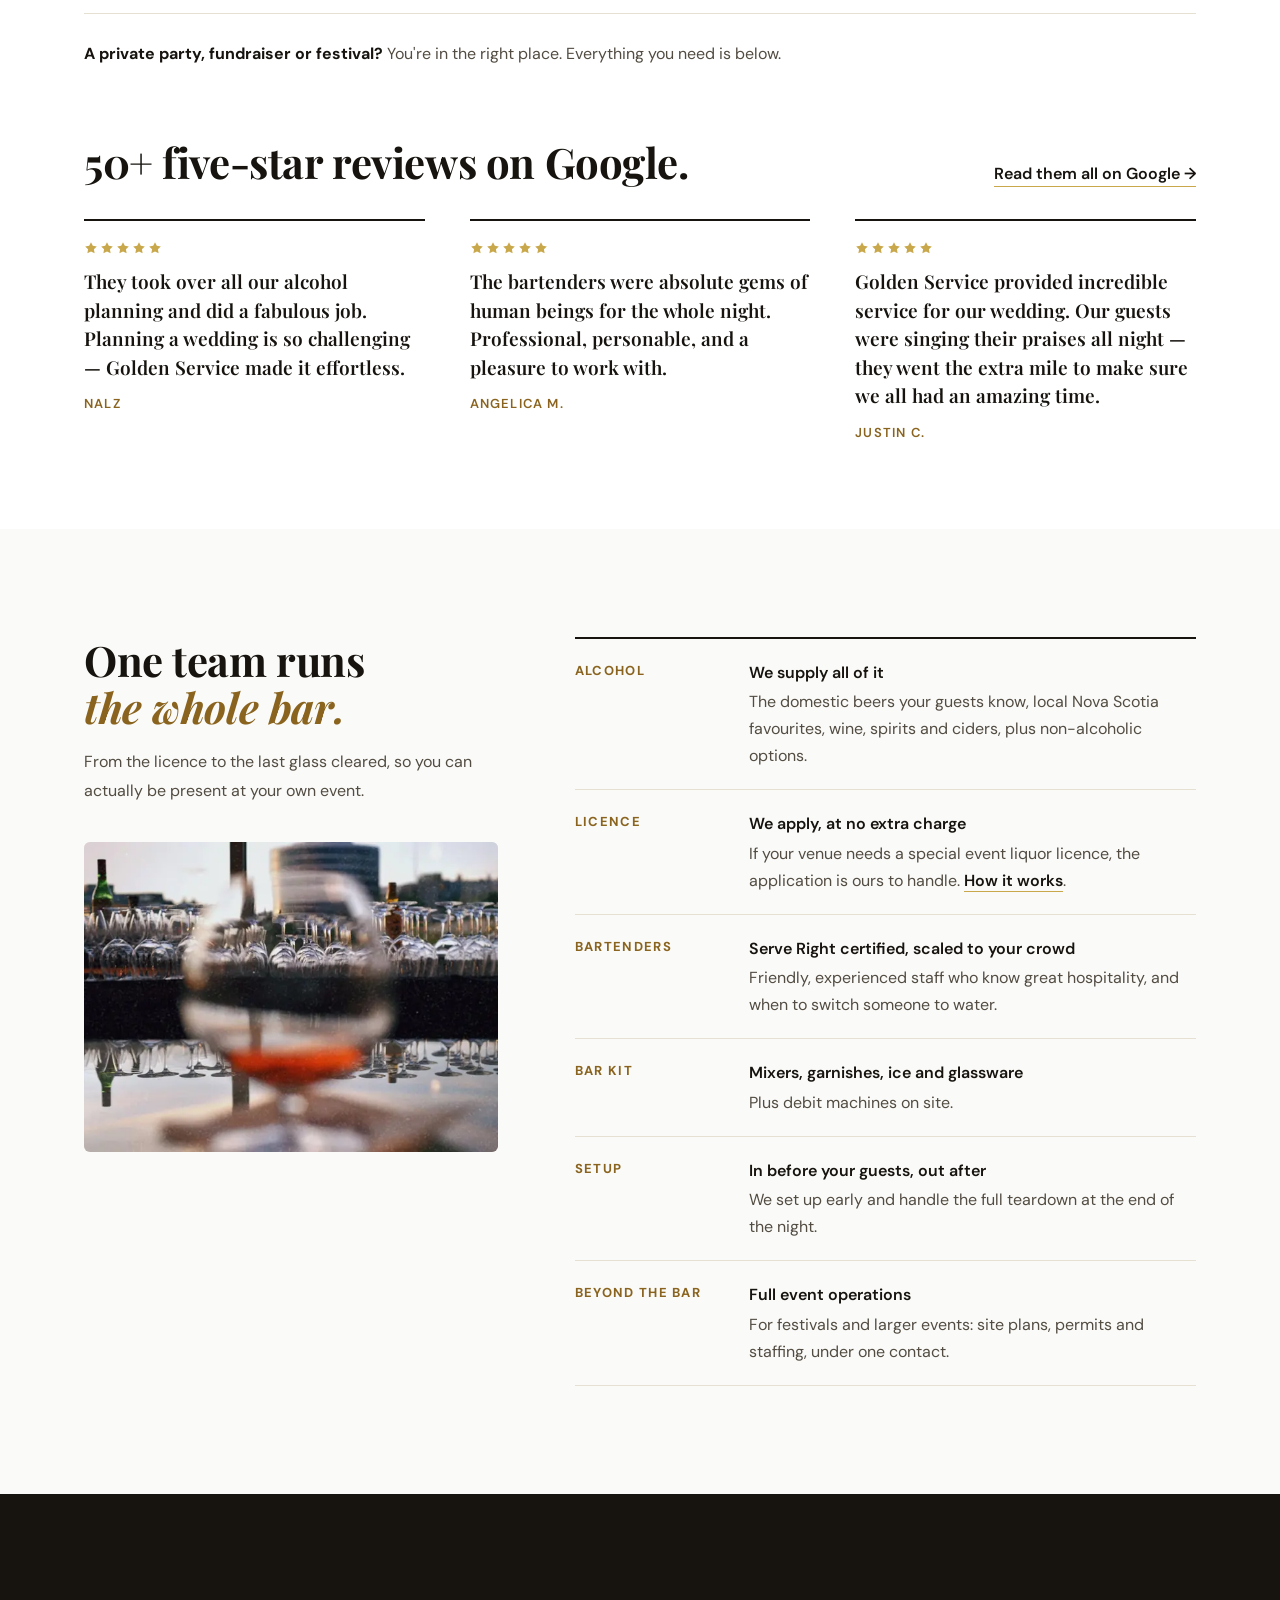
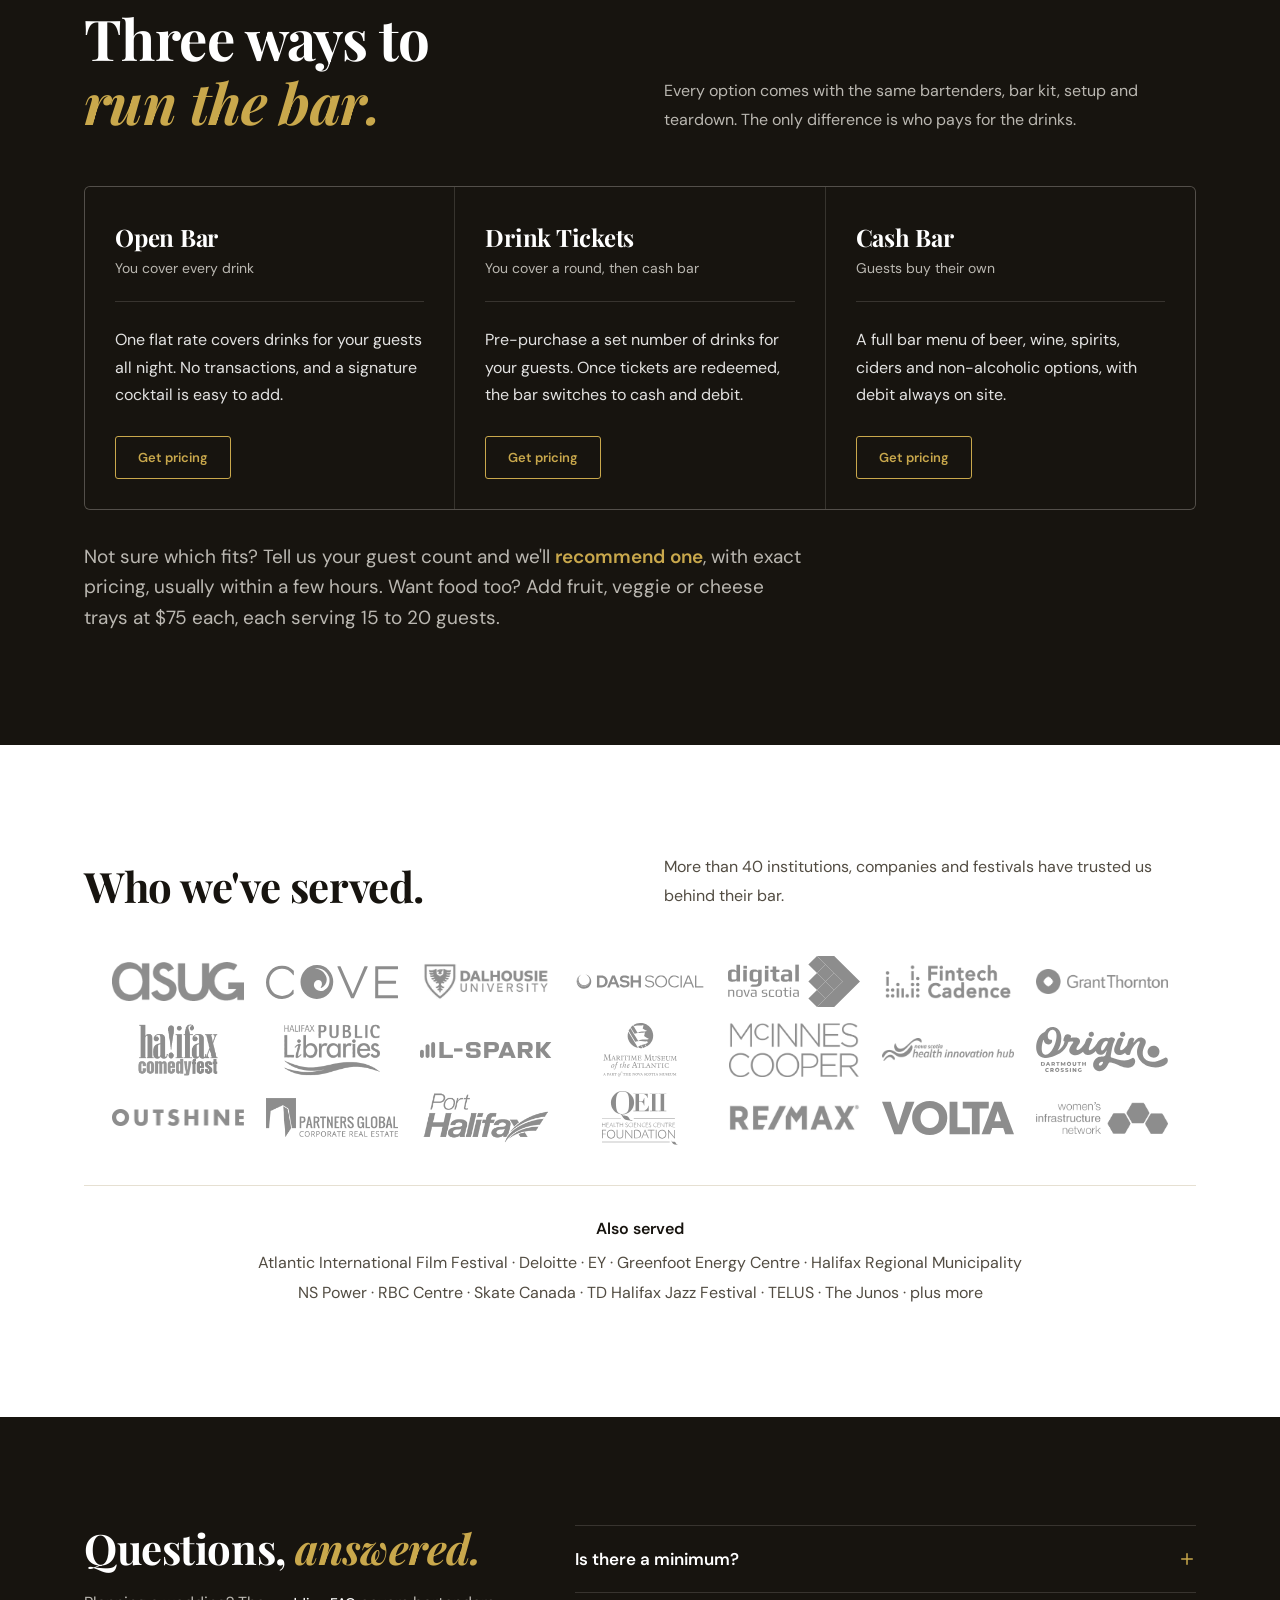
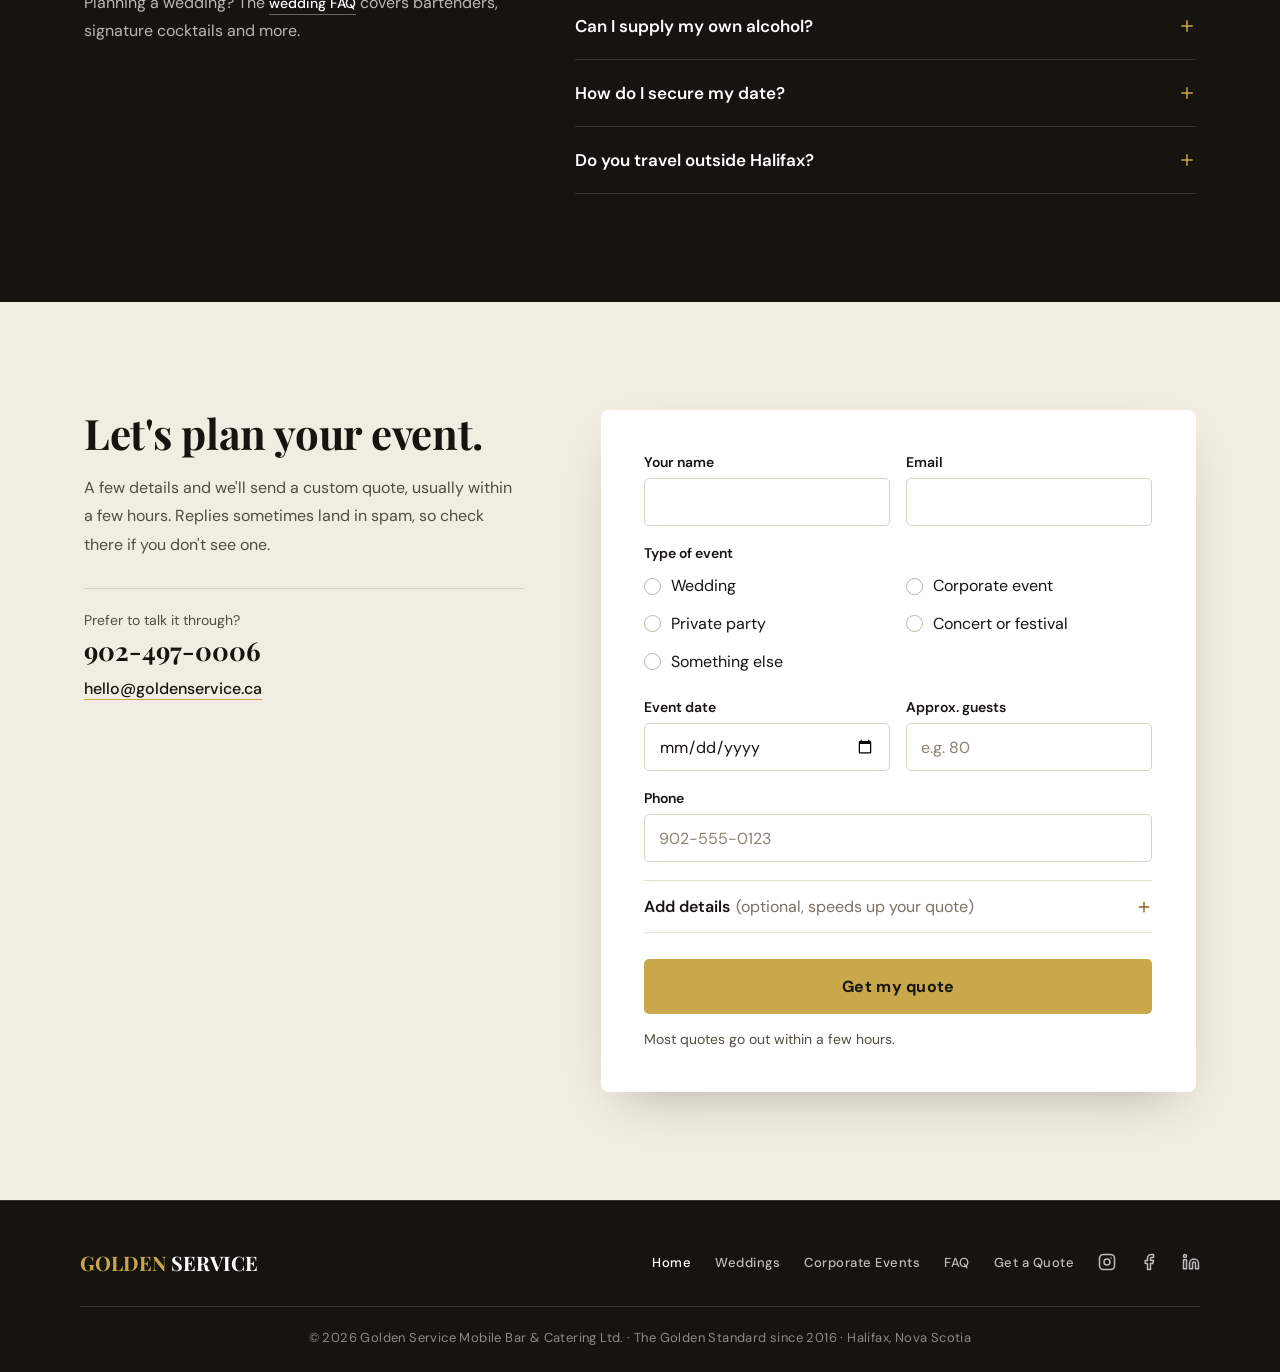
==== commit adf452fc: "Corporate page: year-round event types, venues, FAQ; 50+ reviews; logo sizes - Corporate: Halifax + " ====
--- a/index.html
+++ b/index.html
@@ -4,13 +4,13 @@
   <meta charset="UTF-8">
   <meta name="viewport" content="width=device-width, initial-scale=1.0">
   <title>Mobile Bar Service Halifax &amp; Nova Scotia | Golden Service</title>
-  <meta name="description" content="Licensed mobile bar and light catering for weddings, company events, private parties and festivals across Nova Scotia. Based in Halifax since 2016. 52 five-star Google reviews.">
+  <meta name="description" content="Licensed mobile bar and light catering for weddings, company events, private parties and festivals across Nova Scotia. Based in Halifax since 2016. 50+ five-star Google reviews.">
   <meta name="google-site-verification" content="bYpW8M3tjaSzvi72XLYHKMrPRp3vMXwAyalAqOpkQ8k">
 
   <!-- Open Graph -->
   <meta property="og:title" content="Mobile Bar Service Halifax | Golden Service">
   <meta property="og:description" content="Licensed mobile bar and light catering for weddings, company events and private parties across Nova Scotia.">
-  <meta property="og:url" content="https://goldenservice.ca">
+  <meta property="og:url" content="https://goldenservice.ca/">
   <meta property="og:type" content="website">
   <meta property="og:image" content="https://goldenservice.ca/champagne-toast-service-wedding-events.jpg">
   <meta property="og:image:width" content="2400">
@@ -471,7 +471,7 @@
     <!-- TRUST STRIP -->
     <div class="gs-trust">
       <ul>
-        <li><svg width="16" height="16" viewBox="0 0 24 24" fill="currentColor" aria-hidden="true"><path d="m12 2 3.1 6.3 6.9 1-5 4.9 1.2 6.8L12 17.8 5.8 21l1.2-6.8-5-4.9 6.9-1z"/></svg><a href="https://www.google.com/search?q=Golden+Service+Mobile+Bar+Halifax" target="_blank" rel="noopener">5.0 on Google, 52 reviews</a></li>
+        <li><svg width="16" height="16" viewBox="0 0 24 24" fill="currentColor" aria-hidden="true"><path d="m12 2 3.1 6.3 6.9 1-5 4.9 1.2 6.8L12 17.8 5.8 21l1.2-6.8-5-4.9 6.9-1z"/></svg><a href="https://www.google.com/search?q=Golden+Service+Mobile+Bar+Halifax" target="_blank" rel="noopener">5.0 on Google, 50+ reviews</a></li>
         <li><svg width="16" height="16" viewBox="0 0 24 24" fill="none" stroke="currentColor" stroke-width="2" stroke-linecap="round" stroke-linejoin="round" aria-hidden="true"><path d="M12 22s8-4 8-10V5l-8-3-8 3v7c0 6 8 10 8 10z"/></svg>Licensed, $5M insured</li>
         <li><svg width="16" height="16" viewBox="0 0 24 24" fill="none" stroke="currentColor" stroke-width="2" stroke-linecap="round" stroke-linejoin="round" aria-hidden="true"><circle cx="12" cy="8" r="6"/><path d="M8.2 13.2 7 22l5-3 5 3-1.2-8.8"/></svg>Serve Right certified bartenders</li>
         <li><svg width="16" height="16" viewBox="0 0 24 24" fill="none" stroke="currentColor" stroke-width="2" stroke-linecap="round" stroke-linejoin="round" aria-hidden="true"><rect x="3" y="4" width="18" height="18" rx="2"/><path d="M16 2v4M8 2v4M3 10h18"/></svg>100+ events a year</li>
@@ -503,8 +503,8 @@
     <section class="gs-reviews" id="reviews" aria-labelledby="gsReviewsTitle">
       <div class="gs-shell">
         <div class="gs-reviews-head" data-reveal>
-          <h2 class="gs-title" id="gsReviewsTitle">52 five-star reviews on Google.</h2>
-          <a class="gs-text-link" href="https://www.google.com/search?q=Golden+Service+Mobile+Bar+Halifax" target="_blank" rel="noopener">Read all 52 on Google &rarr;</a>
+          <h2 class="gs-title" id="gsReviewsTitle">50+ five-star reviews on Google.</h2>
+          <a class="gs-text-link" href="https://www.google.com/search?q=Golden+Service+Mobile+Bar+Halifax" target="_blank" rel="noopener">Read them all on Google &rarr;</a>
         </div>
         <div class="gs-reviews-row" data-reveal>
           <figure>
@@ -584,27 +584,27 @@
       </div>
       <div data-reveal>
         <div class="gs-logo-wall" data-reveal>
-        <div class="gs-logo-item"><img src="/client-logos/asug.png" alt="ASUG" loading="lazy"></div>
-        <div class="gs-logo-item"><img src="/client-logos/cove.svg" alt="COVE, Centre for Ocean Ventures and Entrepreneurship" loading="lazy"></div>
-        <div class="gs-logo-item"><img src="/client-logos/dalhousie-university.png" alt="Dalhousie University" loading="lazy"></div>
-        <div class="gs-logo-item"><img src="/client-logos/dash-social.svg" alt="Dash Social" loading="lazy"></div>
-        <div class="gs-logo-item"><img src="/client-logos/digital-nova-scotia.svg" alt="Digital Nova Scotia" loading="lazy"></div>
-        <div class="gs-logo-item"><img src="/client-logos/fintech-cadence.png" alt="Fintech Cadence" loading="lazy"></div>
-        <div class="gs-logo-item"><img src="/client-logos/grant-thornton.png" alt="Grant Thornton" loading="lazy"></div>
-        <div class="gs-logo-item"><img src="/client-logos/halifax-comedy-fest.png" alt="Ha!ifax ComedyFest" loading="lazy"></div>
-        <div class="gs-logo-item"><img src="/client-logos/halifax-public-library.png" alt="Halifax Public Libraries" loading="lazy"></div>
-        <div class="gs-logo-item"><img src="/client-logos/l-spark.svg" alt="L-Spark" loading="lazy"></div>
-        <div class="gs-logo-item"><img src="/client-logos/maritime-museum.svg" alt="Maritime Museum of the Atlantic" loading="lazy"></div>
-        <div class="gs-logo-item"><img src="/client-logos/mcinnes-cooper.png" alt="McInnes Cooper" loading="lazy"></div>
-        <div class="gs-logo-item"><img src="/client-logos/ns-health-innovation-hub.png" alt="Nova Scotia Health Innovation Hub" loading="lazy"></div>
-        <div class="gs-logo-item"><img src="/client-logos/origin-living.svg" alt="Origin Living" loading="lazy"></div>
-        <div class="gs-logo-item"><img src="/client-logos/outshine.png" alt="Outshine" loading="lazy"></div>
-        <div class="gs-logo-item"><img src="/client-logos/partners-global.png" alt="Partners Global Corporate Real Estate" loading="lazy"></div>
-        <div class="gs-logo-item"><img src="/client-logos/the-pier.png" alt="The PIER, Port of Halifax" loading="lazy"></div>
-        <div class="gs-logo-item"><img src="/client-logos/qeii-foundation.svg" alt="QEII Foundation" loading="lazy"></div>
-        <div class="gs-logo-item"><img src="/client-logos/remax.png" alt="RE/MAX" loading="lazy"></div>
-        <div class="gs-logo-item"><img src="/client-logos/volta.svg" alt="Volta" loading="lazy"></div>
-        <div class="gs-logo-item"><img src="/client-logos/womens-infrastructure-network.png" alt="Women's Infrastructure Network" loading="lazy"></div>
+        <div class="gs-logo-item"><img src="/client-logos/asug.png" alt="ASUG" loading="lazy" width="700" height="208"></div>
+        <div class="gs-logo-item"><img src="/client-logos/cove.svg" alt="COVE, Centre for Ocean Ventures and Entrepreneurship" loading="lazy" width="203" height="52"></div>
+        <div class="gs-logo-item"><img src="/client-logos/dalhousie-university.png" alt="Dalhousie University" loading="lazy" width="700" height="199"></div>
+        <div class="gs-logo-item"><img src="/client-logos/dash-social.svg" alt="Dash Social" loading="lazy" width="3470" height="500"></div>
+        <div class="gs-logo-item"><img src="/client-logos/digital-nova-scotia.svg" alt="Digital Nova Scotia" loading="lazy" width="173" height="67"></div>
+        <div class="gs-logo-item"><img src="/client-logos/fintech-cadence.png" alt="Fintech Cadence" loading="lazy" width="700" height="183"></div>
+        <div class="gs-logo-item"><img src="/client-logos/grant-thornton.png" alt="Grant Thornton" loading="lazy" width="700" height="130"></div>
+        <div class="gs-logo-item"><img src="/client-logos/halifax-comedy-fest.png" alt="Ha!ifax ComedyFest" loading="lazy" width="308" height="200"></div>
+        <div class="gs-logo-item"><img src="/client-logos/halifax-public-library.png" alt="Halifax Public Libraries" loading="lazy" width="700" height="368"></div>
+        <div class="gs-logo-item"><img src="/client-logos/l-spark.svg" alt="L-Spark" loading="lazy" width="280" height="34"></div>
+        <div class="gs-logo-item"><img src="/client-logos/maritime-museum.svg" alt="Maritime Museum of the Atlantic" loading="lazy" width="133" height="98"></div>
+        <div class="gs-logo-item"><img src="/client-logos/mcinnes-cooper.png" alt="McInnes Cooper" loading="lazy" width="700" height="289"></div>
+        <div class="gs-logo-item"><img src="/client-logos/ns-health-innovation-hub.png" alt="Nova Scotia Health Innovation Hub" loading="lazy" width="704" height="124"></div>
+        <div class="gs-logo-item"><img src="/client-logos/origin-living.svg" alt="Origin Living" loading="lazy" width="249" height="86"></div>
+        <div class="gs-logo-item"><img src="/client-logos/outshine.png" alt="Outshine" loading="lazy" width="532" height="66"></div>
+        <div class="gs-logo-item"><img src="/client-logos/partners-global.png" alt="Partners Global Corporate Real Estate" loading="lazy" width="464" height="138"></div>
+        <div class="gs-logo-item"><img src="/client-logos/the-pier.png" alt="The PIER, Port of Halifax" loading="lazy" width="233" height="97"></div>
+        <div class="gs-logo-item"><img src="/client-logos/qeii-foundation.svg" alt="QEII Foundation" loading="lazy" width="114" height="80"></div>
+        <div class="gs-logo-item"><img src="/client-logos/remax.png" alt="RE/MAX" loading="lazy" width="700" height="140"></div>
+        <div class="gs-logo-item"><img src="/client-logos/volta.svg" alt="Volta" loading="lazy" width="177" height="46"></div>
+        <div class="gs-logo-item"><img src="/client-logos/womens-infrastructure-network.png" alt="Women's Infrastructure Network" loading="lazy" width="1500" height="362"></div>
       </div>
       </div>
       <div class="gs-clients-more" data-reveal>
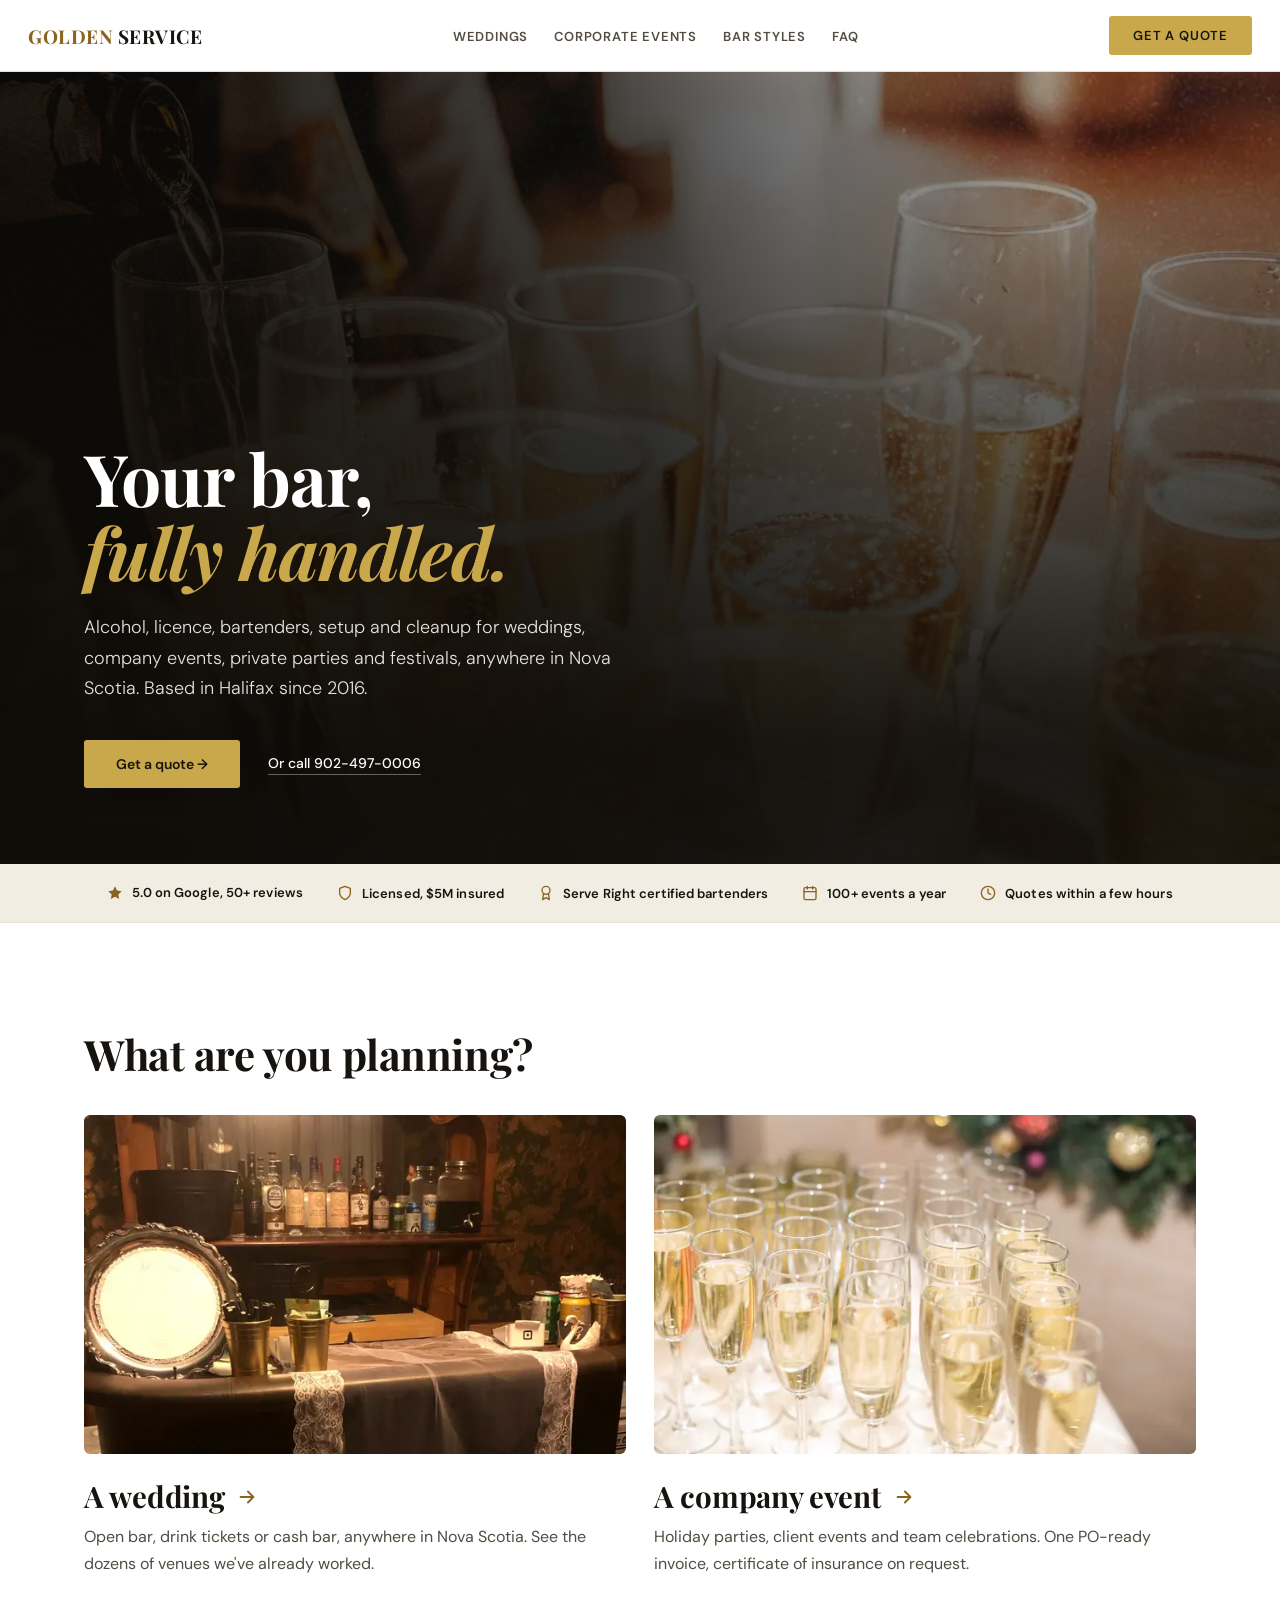
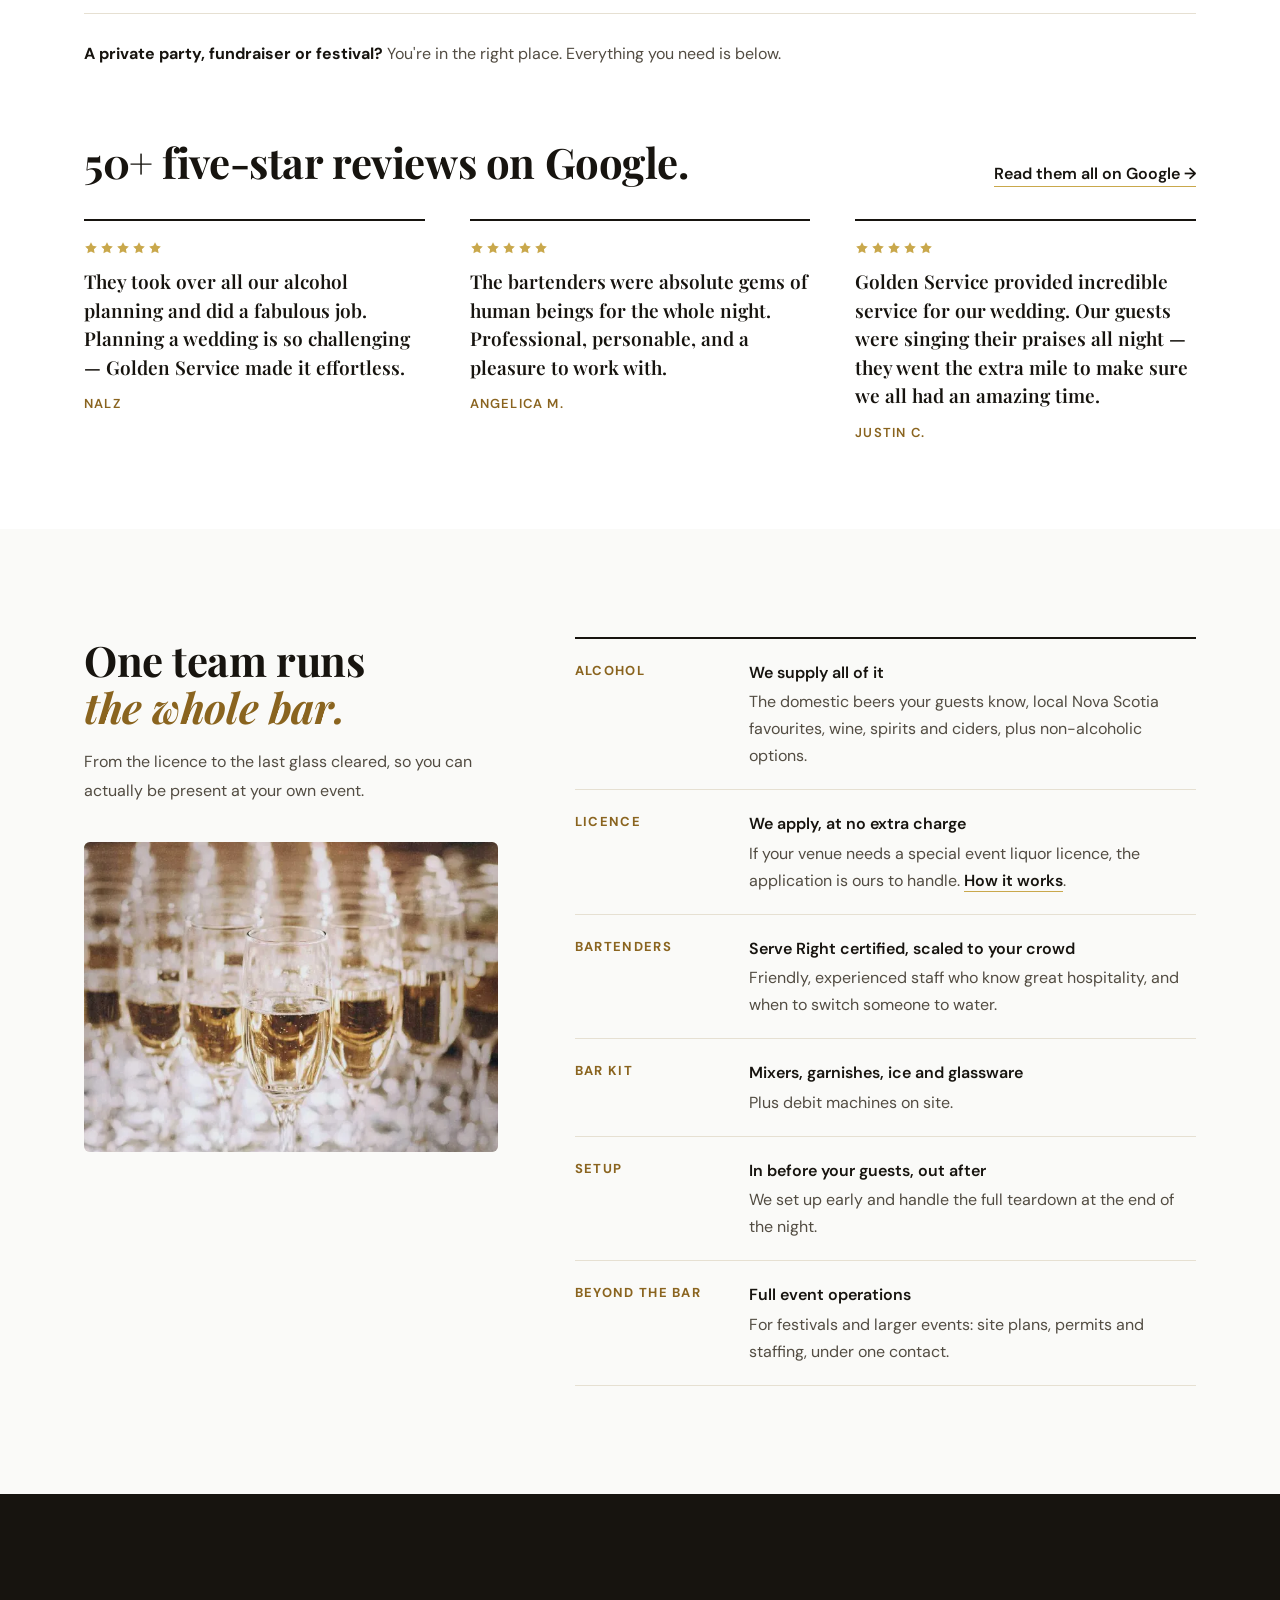
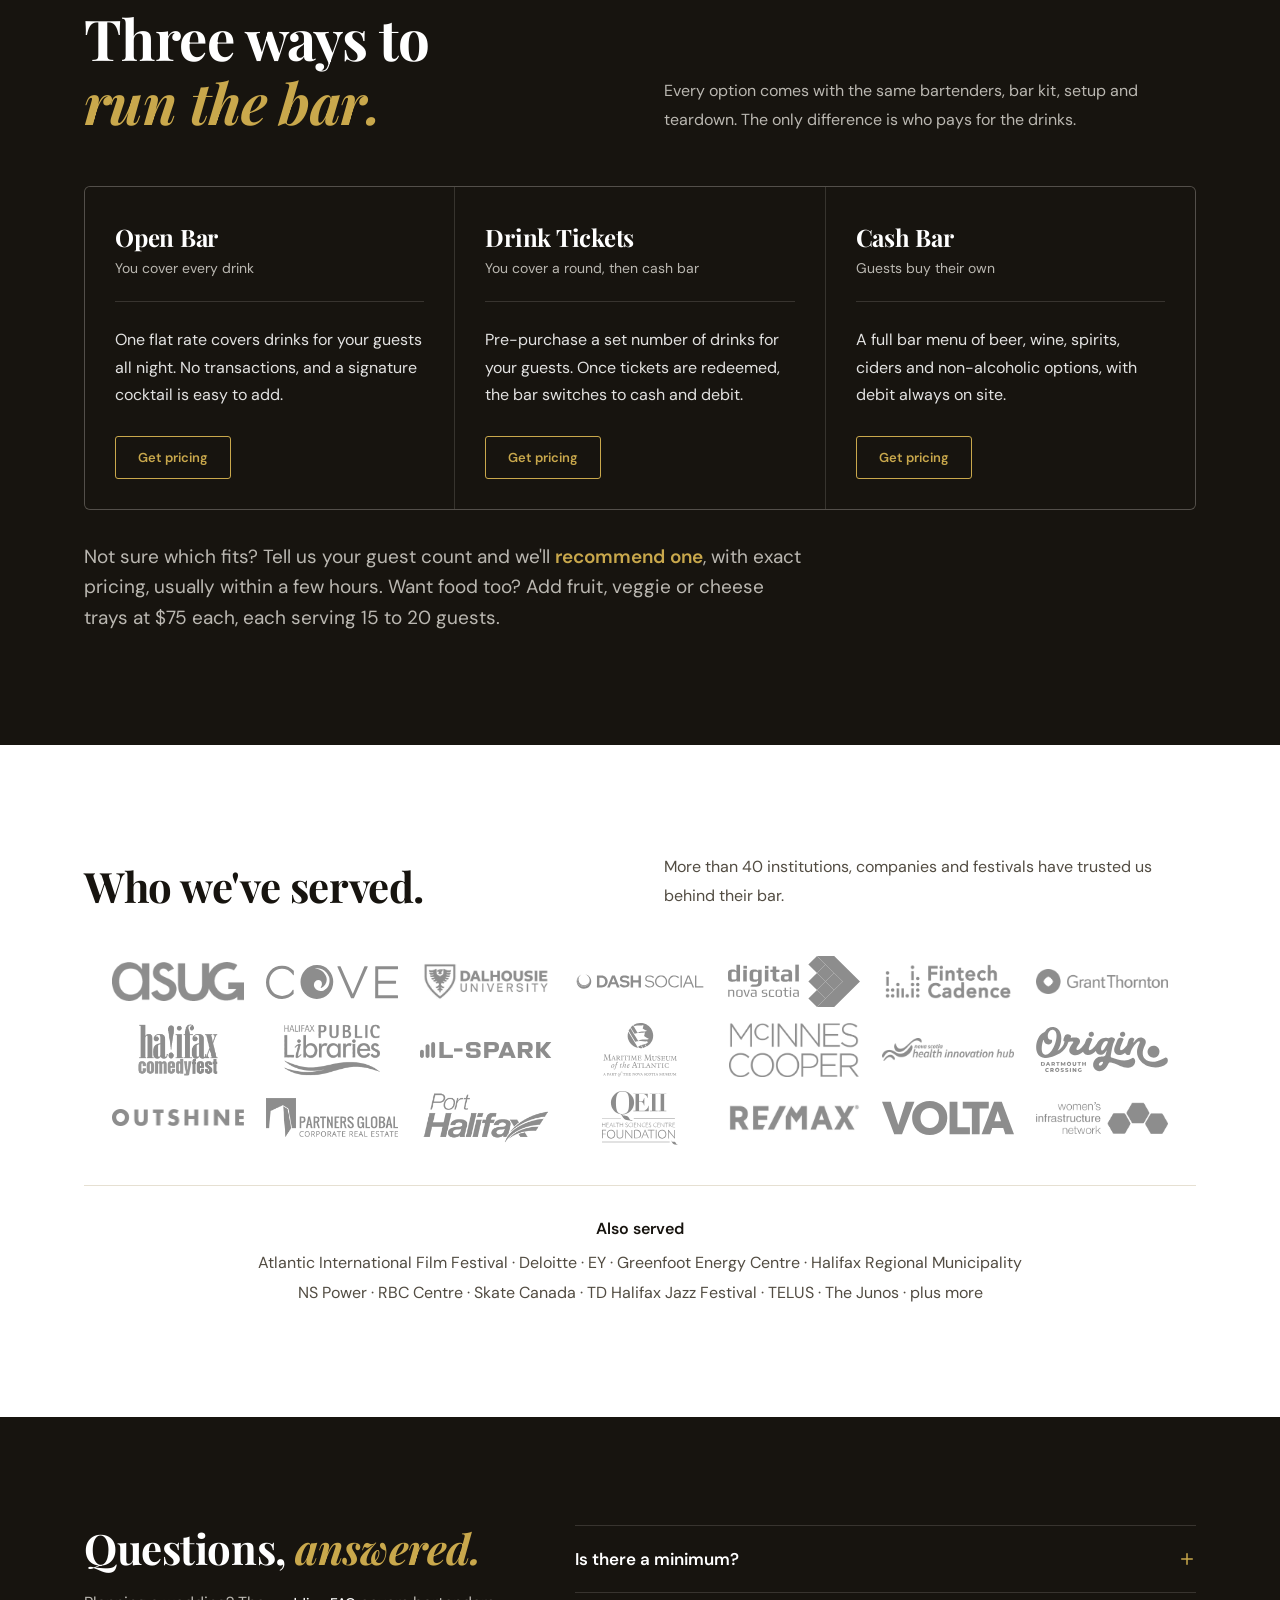
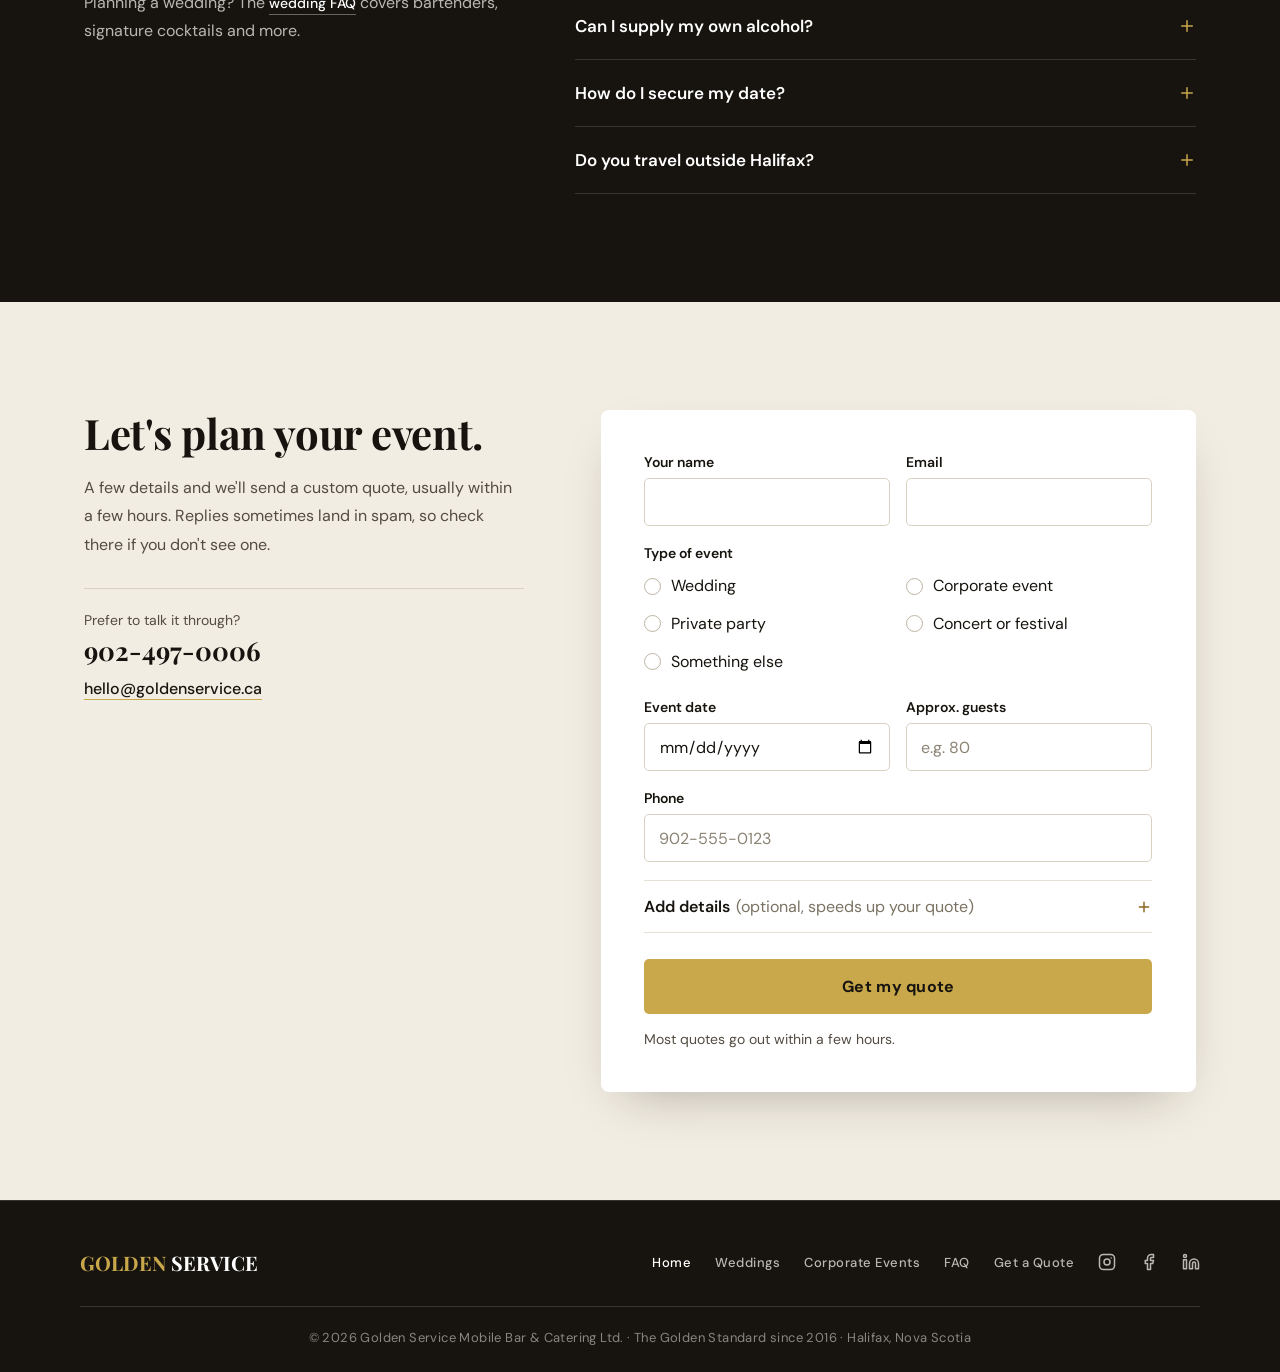
==== commit 2cccc832: "Shared styles.css design system, one hero, fresher photos, a11y fixes - styles.css holds the --gs-* " ====
--- a/index.html
+++ b/index.html
@@ -128,100 +128,20 @@
   <!-- Hero image priority -->
   <link rel="preload" as="image" type="image/webp" imagesrcset="/champagne-toast-service-wedding-events-640.webp 640w, /champagne-toast-service-wedding-events-1024.webp 1024w, /champagne-toast-service-wedding-events-1600.webp 1600w, /champagne-toast-service-wedding-events-2400.webp 2400w" imagesizes="100vw" fetchpriority="high">
 
+  <link rel="stylesheet" href="/styles.css">
   <style>
-    *,*::before,*::after{box-sizing:border-box}
-    html{scroll-behavior:smooth;scroll-padding-top:80px}
-    body{margin:0;background:#fff;font-family:'DM Sans',sans-serif;color:var(--gs-ink);-webkit-font-smoothing:antialiased}
-    img{max-width:100%;display:block}
-    ::selection{background:var(--gs-gold-pale);color:var(--gs-ink)}
-    a{-webkit-tap-highlight-color:transparent}
-    :focus-visible{outline:2px solid var(--gs-gold);outline-offset:3px}
-    h1,h2,h3{text-wrap:balance}
-    p{text-wrap:pretty}
-
-    :root{
-      --gs-gold:#C9A84C;
-      --gs-gold-deep:#8a641f;
-      --gs-gold-pale:#f4ead0;
-      --gs-ink:#17140f;
-      --gs-ink-soft:#2a251d;
-      --gs-paper:#FAFAF8;
-      --gs-paper-deep:#f2ede2;
-      --gs-body:#524c42;
-      --gs-body-on-dark:rgba(250,247,240,.72);
-      --gs-line:#e6e0d2;
-      --gs-line-on-dark:rgba(250,247,240,.14);
-      --gs-shadow:0 20px 50px -24px rgba(23,20,15,.35);
-      --gs-ease:cubic-bezier(.16,1,.3,1);
-      --z-sticky:100;
-      --z-overlay:99;
-      --z-backdrop:95;
-    }
-    html.gs-menu-locked, html.gs-menu-locked body{overflow:hidden;height:100%}
-    .gs-visually-hidden{position:absolute;width:1px;height:1px;padding:0;margin:-1px;overflow:hidden;clip:rect(0 0 0 0);white-space:nowrap;border:0}
-
-    .gs-shell{max-width:1160px;margin:0 auto;padding:0 24px}
-    .gs-title{font-family:'Playfair Display',Georgia,serif;font-size:clamp(1.9rem,1.4vw + 1.5rem,2.75rem);font-weight:700;line-height:1.14;letter-spacing:-.01em;margin:0 0 16px}
-    .gs-title em{color:var(--gs-gold-deep);font-style:italic}
-    .gs-lede{font-size:16px;color:var(--gs-body);line-height:1.8;max-width:58ch;margin:0}
-
-    /* NAV */
-    .gs-nav{background:rgba(255,255,255,.94);backdrop-filter:blur(10px);-webkit-backdrop-filter:blur(10px);border-bottom:1px solid var(--gs-line);padding:16px 28px;display:flex;align-items:center;justify-content:space-between;position:sticky;top:0;z-index:var(--z-sticky);transition:box-shadow .3s var(--gs-ease)}
-    .gs-nav.gs-nav--scrolled{box-shadow:0 8px 24px -18px rgba(23,20,15,.4)}
-    .gs-nav-logo{font-family:'Playfair Display',Georgia,serif;font-size:19px;font-weight:700;letter-spacing:.5px;color:var(--gs-ink);text-decoration:none}
-    .gs-nav-logo span{color:var(--gs-gold-deep)}
-    .gs-nav-links{display:flex;gap:26px;list-style:none;margin:0;padding:0}
-    .gs-nav-links a{font-size:13px;font-weight:600;color:var(--gs-body);text-decoration:none;letter-spacing:.8px;text-transform:uppercase;position:relative;padding-bottom:3px}
-    .gs-nav-links a::after{content:'';position:absolute;left:0;right:100%;bottom:0;height:1px;background:var(--gs-gold);transition:right .25s var(--gs-ease)}
-    .gs-nav-links a:hover{color:var(--gs-ink)}
-    .gs-nav-links a:hover::after{right:0}
-    .gs-nav-cta{background:var(--gs-gold);color:var(--gs-ink);padding:11px 24px;border-radius:3px;font-size:13px;font-weight:600;letter-spacing:.8px;text-transform:uppercase;text-decoration:none;transition:background .2s,color .2s,transform .2s}
-    .gs-nav-cta:hover{background:var(--gs-gold-deep);color:#fff;transform:translateY(-1px)}
-    .gs-hamburger{display:none;flex-direction:column;gap:5px;cursor:pointer;padding:4px;background:none;border:none}
-    .gs-hamburger span{width:22px;height:2px;background:var(--gs-ink);border-radius:2px;display:block;transition:all .25s var(--gs-ease)}
-    .gs-hamburger.open span:nth-child(1){transform:translateY(7px) rotate(45deg)}
-    .gs-hamburger.open span:nth-child(2){opacity:0}
-    .gs-hamburger.open span:nth-child(3){transform:translateY(-7px) rotate(-45deg)}
-    .gs-nav-backdrop{display:none;position:fixed;inset:0;background:rgba(23,20,15,.35);z-index:var(--z-backdrop)}
-    .gs-nav-backdrop.open{display:block}
-    .gs-mobile-menu{display:none;position:fixed;top:60px;left:0;right:0;background:#fff;border-bottom:1px solid var(--gs-line);padding:8px 24px 20px;flex-direction:column;z-index:var(--z-overlay);box-shadow:0 12px 28px -18px rgba(23,20,15,.3)}
-    .gs-mobile-menu.open{display:flex}
-    .gs-mobile-menu a{font-size:13px;font-weight:600;color:var(--gs-body);text-decoration:none;letter-spacing:.8px;text-transform:uppercase;padding:14px 0;border-bottom:1px solid var(--gs-paper-deep)}
-    .gs-mobile-menu a:last-child{border-bottom:none}
-    .gs-mobile-cta{background:var(--gs-gold)!important;color:var(--gs-ink)!important;text-align:center;border-radius:4px;padding:13px 0!important;margin-top:8px}
-
-    .gs-nav-links a[aria-current="page"]{color:var(--gs-ink)}
-    .gs-nav-links a[aria-current="page"]::after{right:0}
-    .gs-mobile-menu a[aria-current="page"]{color:var(--gs-gold-deep)}
-    .gs-footer-links a[aria-current="page"]{color:#fff}
-    .gs-footer-social{display:flex;align-items:center}
+    /* Page-only styles. Tokens and shared components come from /styles.css. */
 
     /* BUTTONS */
-    .gs-btn-primary{background:var(--gs-gold);color:var(--gs-ink);padding:15px 32px;border-radius:3px;font-size:14px;font-weight:600;text-decoration:none;display:inline-block;border:none;font-family:inherit;cursor:pointer;transition:background .2s,color .2s,transform .2s,box-shadow .2s}
-    .gs-btn-primary:hover{background:var(--gs-gold-deep);color:#fff;transform:translateY(-2px);box-shadow:0 14px 28px -14px rgba(138,100,31,.6)}
-    .gs-link-on-dark{color:#fff;font-size:14px;font-weight:500;text-decoration:none;border-bottom:1px solid rgba(255,255,255,.35);padding-bottom:2px;transition:border-color .2s,color .2s}
-    .gs-link-on-dark:hover{color:var(--gs-gold);border-bottom-color:var(--gs-gold)}
     .gs-text-link{color:var(--gs-ink);font-size:16px;font-weight:600;text-decoration:none;border-bottom:1px solid var(--gs-gold);padding-bottom:2px;transition:color .2s}
-    .gs-text-link:hover{color:var(--gs-gold-deep)}
 
     /* HERO */
-    .gs-hero{position:relative;min-height:min(88vh,800px);display:flex;align-items:flex-end;overflow:hidden;color:#fff;isolation:isolate;background:var(--gs-ink)}
+    .gs-hero{position:relative;min-height:min(88vh,800px);display:flex;align-items:flex-end;overflow:hidden;color:var(--gs-white);isolation:isolate;background:var(--gs-ink)}
+    .gs-hero::after{content:none} /* the photo is an <img> with its own scrim below */
     .gs-hero-media{position:absolute;inset:0;z-index:-1}
     .gs-hero-media img{width:100%;height:100%;object-fit:cover;object-position:50% 38%}
     .gs-hero-media::after{content:'';position:absolute;inset:0;background:linear-gradient(180deg,rgba(15,12,8,.15) 0%,rgba(15,12,8,.5) 40%,rgba(13,11,7,.9) 85%),linear-gradient(90deg,rgba(10,8,5,.86) 0%,rgba(10,8,5,.62) 50%,rgba(10,8,5,0) 82%)}
     .gs-hero-content{width:100%;max-width:1160px;margin:0 auto;padding:120px 24px 76px}
-    .gs-hero h1{font-family:'Playfair Display',Georgia,serif;font-size:clamp(2.6rem,3vw + 2.3rem,4.75rem);font-weight:700;line-height:1.04;letter-spacing:-.01em;margin:0 0 22px;max-width:14ch}
-    .gs-hero h1 em{color:var(--gs-gold);font-style:italic}
-    .gs-hero-sub{font-size:clamp(16px,.6vw + 13px,18px);color:rgba(255,255,255,.88);max-width:48ch;margin:0 0 36px;line-height:1.7;font-weight:300}
-    .gs-hero-actions{display:flex;align-items:center;gap:28px;flex-wrap:wrap}
-
-    /* TRUST STRIP */
-    .gs-trust{background:var(--gs-paper-deep);border-bottom:1px solid var(--gs-line)}
-    .gs-trust ul{list-style:none;margin:0 auto;padding:20px 24px;max-width:1160px;display:flex;flex-wrap:wrap;justify-content:center;gap:10px 34px}
-    .gs-trust li{font-size:13px;font-weight:600;color:var(--gs-ink);display:flex;align-items:center;gap:9px;letter-spacing:.1px}
-    .gs-trust li svg{color:var(--gs-gold-deep);flex-shrink:0}
-    .gs-trust a{color:inherit;text-decoration:none;border-bottom:1px solid transparent}
-    .gs-trust a:hover{border-bottom-color:var(--gs-gold-deep)}
 
     /* DOORS */
     .gs-doors{padding:clamp(64px,9vw,108px) 0 clamp(48px,6vw,72px)}
@@ -229,7 +149,7 @@
     .gs-door{display:block;text-decoration:none;color:inherit}
     .gs-door-photo{border-radius:6px;overflow:hidden;aspect-ratio:16/10;background:var(--gs-paper-deep)}
     .gs-door-photo img{width:100%;height:100%;object-fit:cover}
-    .gs-door h3{font-family:'Playfair Display',Georgia,serif;font-size:clamp(1.5rem,.8vw + 1.2rem,1.9rem);font-weight:700;letter-spacing:-.01em;margin:22px 0 8px;display:flex;align-items:baseline;gap:12px;transition:color .2s}
+    .gs-door h3{font-family:var(--gs-font-display);font-size:clamp(1.5rem,.8vw + 1.2rem,1.9rem);font-weight:700;letter-spacing:-.01em;margin:22px 0 8px;display:flex;align-items:baseline;gap:12px;transition:color .2s}
     .gs-door h3 svg{color:var(--gs-gold-deep);flex-shrink:0;transition:transform .3s var(--gs-ease)}
     .gs-door:hover h3{color:var(--gs-gold-deep)}
     .gs-door:hover h3 svg{transform:translateX(4px)}
@@ -239,17 +159,9 @@
     .gs-doors-also span{display:block;max-width:68ch}
 
     /* HANDLED (spec sheet) */
-    .gs-handled{background:var(--gs-paper);padding:clamp(64px,9vw,108px) 0}
-    .gs-handled-grid{display:grid;grid-template-columns:.8fr 1.2fr;gap:clamp(40px,6vw,88px);align-items:start}
-    .gs-handled-photo{margin-top:36px;border-radius:6px;overflow:hidden;aspect-ratio:4/3;background:var(--gs-paper-deep)}
-    .gs-handled-photo img{width:100%;height:100%;object-fit:cover}
-    .gs-spec{margin:0;border-top:2px solid var(--gs-ink)}
+    .gs-handled-photo{aspect-ratio:4/3}
+    .gs-handled-photo img{object-position:50% 50%}
     .gs-spec div{display:grid;grid-template-columns:150px 1fr;gap:24px;padding:20px 0;border-bottom:1px solid var(--gs-line)}
-    .gs-spec dt{font-size:13px;font-weight:700;letter-spacing:1.3px;text-transform:uppercase;color:var(--gs-gold-deep);padding-top:3px}
-    .gs-spec dd{margin:0;font-size:16px;color:var(--gs-body);line-height:1.7}
-    .gs-spec dd strong{color:var(--gs-ink);font-weight:600;display:block;font-size:16px;margin-bottom:2px}
-    .gs-spec dd a{color:var(--gs-ink);font-weight:600;text-decoration:none;border-bottom:1px solid var(--gs-gold)}
-    .gs-spec dd a:hover{color:var(--gs-gold-deep)}
 
     /* CLIENTS */
     .gs-clients{padding:clamp(64px,9vw,108px) 0}
@@ -266,167 +178,47 @@
     .gs-served .gs-sep.is-edge{display:none}
 
     /* BAR STYLES */
-    .gs-styles{background:var(--gs-ink);color:#fff;padding:clamp(64px,9vw,112px) 0;position:relative}
-    .gs-styles-head{display:grid;grid-template-columns:1fr 1fr;gap:48px;align-items:end;margin-bottom:52px}
-    .gs-styles-head .gs-title{font-size:clamp(2.3rem,2.4vw + 1.6rem,3.6rem);margin:0}
-    .gs-styles-head .gs-title em{color:var(--gs-gold)}
-    .gs-styles-head p{color:var(--gs-body-on-dark);font-size:16px;line-height:1.8;margin:0;max-width:46ch}
-    .gs-tiers{display:grid;grid-template-columns:repeat(3,1fr);gap:1px;background:var(--gs-line-on-dark);border:1px solid var(--gs-line-on-dark);border-radius:6px;overflow:hidden}
-    .gs-tier{background:var(--gs-ink);padding:34px 30px 30px;display:flex;flex-direction:column;transition:background .3s var(--gs-ease)}
-    .gs-tier:hover{background:var(--gs-ink-soft)}
-    .gs-tier h3{font-family:'Playfair Display',Georgia,serif;font-size:24px;font-weight:700;margin:0 0 6px;letter-spacing:-.01em}
-    .gs-tier-for{font-size:14px;color:var(--gs-body-on-dark);margin:0 0 24px;padding-bottom:24px;border-bottom:1px solid var(--gs-line-on-dark)}
-    .gs-tier-body{font-size:16px;color:rgba(255,255,255,.88);line-height:1.7;margin:0 0 28px;flex:1}
-    .gs-tier-cta{align-self:flex-start;background:none;border:1.5px solid var(--gs-gold);color:var(--gs-gold);padding:12px 22px;border-radius:3px;font:600 13px 'DM Sans',sans-serif;cursor:pointer;text-decoration:none;transition:background .2s,color .2s,transform .2s}
-    .gs-tier-cta:hover{background:var(--gs-gold);color:var(--gs-ink);transform:translateY(-2px)}
+    .gs-tier-body{font-size:16px;color:var(--gs-text-on-dark);line-height:1.7;margin:0 0 28px;flex:1}
     .gs-styles-note{margin:32px 0 0;font-size:clamp(16px,.5vw + 14px,19px);color:var(--gs-body-on-dark);line-height:1.6;max-width:56ch}
-    .gs-styles-note strong{color:var(--gs-gold);font-weight:600}
-
 
     /* REVIEWS */
     .gs-reviews{padding:0 0 clamp(56px,7vw,88px)}
-    .gs-reviews-head{display:flex;justify-content:space-between;align-items:baseline;gap:12px 32px;flex-wrap:wrap;margin-bottom:32px}
-    .gs-reviews-head .gs-title{margin:0}
-    .gs-reviews-row{display:grid;grid-template-columns:repeat(3,minmax(0,1fr));gap:clamp(24px,3.5vw,48px)}
-    .gs-reviews-row figure{margin:0;padding-top:20px;border-top:2px solid var(--gs-ink)}
-    .gs-reviews-row blockquote{margin:0;font-family:'Playfair Display',Georgia,serif;font-size:clamp(17px,.4vw + 15px,19px);font-weight:600;line-height:1.5;color:var(--gs-ink)}
-    .gs-reviews-row figcaption{margin-top:14px;font-size:13px;font-weight:600;letter-spacing:1.2px;text-transform:uppercase;color:var(--gs-gold-deep)}
-    .gs-stars{color:var(--gs-gold);display:flex;gap:2px;margin-bottom:12px}
-
-    /* FAQ */
-    .gs-faq{background:var(--gs-ink);color:#fff;padding:clamp(64px,9vw,108px) 0}
-    .gs-faq-grid{display:grid;grid-template-columns:.8fr 1.2fr;gap:clamp(40px,6vw,88px);align-items:start}
-    .gs-faq .gs-title em{color:var(--gs-gold)}
-    .gs-faq .gs-lede{color:var(--gs-body-on-dark)}
-    .gs-faq-list{border-top:1px solid var(--gs-line-on-dark)}
-    .gs-faq details{border-bottom:1px solid var(--gs-line-on-dark)}
-    .gs-faq summary{list-style:none;cursor:pointer;display:flex;justify-content:space-between;align-items:center;gap:20px;padding:22px 0;font-size:17px;font-weight:600;color:#fff;transition:color .2s}
-    .gs-faq summary::-webkit-details-marker{display:none}
-    .gs-faq summary:hover{color:var(--gs-gold)}
-    .gs-faq summary svg{color:var(--gs-gold);flex-shrink:0;transition:transform .3s var(--gs-ease)}
-    .gs-faq details[open] summary svg{transform:rotate(45deg)}
-    .gs-faq details p{margin:0;padding:0 40px 24px 0;font-size:16px;line-height:1.8;color:var(--gs-body-on-dark);max-width:62ch}
 
     /* QUOTE FORM */
-    .gs-quote{background:var(--gs-paper-deep);padding:clamp(64px,9vw,108px) 0}
-    .gs-quote-grid{display:grid;grid-template-columns:.85fr 1.15fr;gap:clamp(40px,6vw,80px);align-items:start}
-    .gs-quote-aside .gs-lede{margin-bottom:28px}
-    .gs-call{border-top:1px solid #d9d0bc;padding-top:22px;margin-top:6px}
-    .gs-call p{margin:0 0 4px;font-size:14px;color:var(--gs-body)}
-    .gs-call a{font-family:'Playfair Display',Georgia,serif;font-size:26px;font-weight:700;color:var(--gs-ink);text-decoration:none;font-variant-numeric:tabular-nums}
-    .gs-call a:hover{color:var(--gs-gold-deep)}
-    .gs-call .gs-mail{display:inline-block;margin-top:10px;font:500 16px 'DM Sans',sans-serif;border-bottom:1px solid var(--gs-gold)}
-    .gs-card{background:#fff;border-radius:8px;padding:clamp(24px,3.4vw,44px);box-shadow:var(--gs-shadow)}
-    .gs-progress{display:flex;gap:8px;margin-bottom:26px}
-    .gs-progress span{flex:1;height:3px;border-radius:2px;background:var(--gs-line);transition:background .3s var(--gs-ease)}
-    .gs-progress span.on{background:var(--gs-gold)}
-    .gs-step-label{font-size:14px;font-weight:500;color:var(--gs-body);margin:0 0 20px}
-    .gs-step-label b{color:var(--gs-ink)}
-    .gs-field{margin-bottom:18px}
-    .gs-row{display:grid;grid-template-columns:1fr 1fr;gap:16px}
-    .gs-field label,.gs-legend{display:block;font-size:14px;font-weight:600;color:var(--gs-ink);margin-bottom:7px;padding:0}
-    .gs-field label i{font-style:normal;font-weight:400;color:#7a7263}
-    .gs-input{display:block;width:100%;height:48px;padding:12px 14px;border:1px solid #d9d2c3;border-radius:5px;font:16px 'DM Sans',sans-serif;color:var(--gs-ink);background:#fff;transition:border-color .2s,box-shadow .2s;outline:none}
-    select.gs-input{appearance:none;-webkit-appearance:none;background:#fff url("data:image/svg+xml,%3Csvg xmlns='http://www.w3.org/2000/svg' width='24' height='24' viewBox='0 0 24 24' fill='none' stroke='%23524c42' stroke-width='2' stroke-linecap='round' stroke-linejoin='round'%3E%3Cpath d='m6 9 6 6 6-6'/%3E%3C/svg%3E") no-repeat right 12px center/18px;padding-right:40px;cursor:pointer}
-    textarea.gs-input{height:auto;min-height:110px;resize:vertical}
-    .gs-input::placeholder{color:#8b8374}
-    .gs-input:focus{border-color:var(--gs-gold);box-shadow:0 0 0 3px rgba(201,168,76,.2)}
-    .gs-input:user-invalid{border-color:#b4442c}
-    fieldset{border:none;margin:0 0 20px;padding:0}
-    .gs-choices{display:grid;grid-template-columns:1fr 1fr;gap:4px 16px}
-    .gs-choice{position:relative;display:flex;align-items:center;gap:10px;padding:6px 0;font-size:16px;cursor:pointer;line-height:1.35}
-    .gs-choice:hover input{border-color:var(--gs-gold)}
-    .gs-choice input{appearance:none;-webkit-appearance:none;width:17px;height:17px;min-width:17px;margin:0;border:1.5px solid #bdb4a2;background:#fff;position:relative;cursor:pointer;border-radius:50%;transition:border-color .15s}
-    .gs-choice input:checked{border-color:var(--gs-gold)}
+    .gs-card{background:var(--gs-white);border-radius:8px;padding:clamp(24px,3.4vw,44px);box-shadow:var(--gs-shadow)}
+    .gs-input{display:block;width:100%;height:48px;padding:12px 14px;border:1px solid var(--gs-line-strong);border-radius:5px;font:16px var(--gs-font-body);color:var(--gs-ink);background:var(--gs-white);transition:border-color .2s,box-shadow .2s;outline:none}
+    select.gs-input{appearance:none;-webkit-appearance:none;background:var(--gs-white) url("data:image/svg+xml,%3Csvg xmlns='http://www.w3.org/2000/svg' width='24' height='24' viewBox='0 0 24 24' fill='none' stroke='%23524c42' stroke-width='2' stroke-linecap='round' stroke-linejoin='round'%3E%3Cpath d='m6 9 6 6 6-6'/%3E%3C/svg%3E") no-repeat right 12px center/18px;padding-right:40px;cursor:pointer}
+    .gs-choice input{appearance:none;-webkit-appearance:none;width:17px;height:17px;min-width:17px;margin:0;border:1.5px solid var(--gs-line-control);background:var(--gs-white);position:relative;cursor:pointer;border-radius:50%;transition:border-color .15s}
     .gs-choice input:checked::after{content:'';position:absolute;inset:3px;border-radius:50%;background:var(--gs-gold)}
-    .gs-choice:has(input:focus-visible){outline:2px solid var(--gs-gold);outline-offset:2px}
-    .gs-choices-err{display:none;font-size:14px;color:#8a2f1c;margin:6px 0 0}
+    .gs-choices-err{display:none;font-size:14px;color:var(--gs-error-text);margin:6px 0 0}
     .gs-choices-err.on{display:block}
     .gs-inline-check{display:flex;align-items:center;gap:9px;font-size:16px;font-weight:400;color:var(--gs-body);margin:0;cursor:pointer}
-    .gs-inline-check input{width:16px;height:16px;accent-color:var(--gs-gold)}
     .gs-addon{margin:-6px 0 22px}
-    .gs-tray-opts{display:flex;flex-wrap:wrap;gap:10px 22px;margin-top:10px;padding-left:25px}
-    .gs-tray-opts[hidden]{display:none}
-    .gs-submit{width:100%;padding:17px;background:var(--gs-gold);color:var(--gs-ink);border:none;border-radius:5px;font:700 16px 'DM Sans',sans-serif;letter-spacing:.3px;cursor:pointer;margin-top:6px;transition:background .2s,color .2s,transform .2s}
-    .gs-submit:hover:not(:disabled){background:var(--gs-gold-deep);color:#fff;transform:translateY(-1px)}
-    .gs-submit:disabled{opacity:.7;cursor:progress}
-    .gs-form-foot{display:flex;justify-content:space-between;align-items:center;gap:16px;margin-top:16px;flex-wrap:wrap}
     .gs-promise{font-size:14px;color:var(--gs-body);margin:0}
-    .gs-back{background:none;border:none;padding:0;font:500 14px 'DM Sans',sans-serif;color:var(--gs-body);cursor:pointer;border-bottom:1px solid var(--gs-line)}
-    .gs-back:hover{color:var(--gs-ink);border-bottom-color:var(--gs-ink)}
-    .gs-js .gs-step[hidden]{display:none}
-    .gs-status{border-radius:5px;padding:16px;font-size:16px;line-height:1.6;margin-top:16px}
-    .gs-status[hidden]{display:none}
-    .gs-status.ok{background:#f1f7ef;border:1px solid #c6dfbf;color:#2d5a23}
-    .gs-status.err{background:#fbf1ee;border:1px solid #efc9bf;color:#8a2f1c}
-    .gs-status.err a{color:inherit}
-
-    .gs-more{border-top:1px solid var(--gs-line);border-bottom:1px solid var(--gs-line);margin:4px 0 20px}
-    .gs-more summary{list-style:none;cursor:pointer;display:flex;align-items:center;gap:6px;padding:15px 0;font-size:16px;font-weight:600;color:var(--gs-ink)}
-    .gs-more summary::-webkit-details-marker{display:none}
-    .gs-more summary span{font-weight:400;color:#7a7263}
-    .gs-more summary svg{color:var(--gs-gold-deep);flex-shrink:0;margin-left:auto;transition:transform .3s var(--gs-ease)}
-    .gs-more[open] summary svg{transform:rotate(45deg)}
-    .gs-more-body{padding:4px 0 6px}
-    .gs-more[hidden],#gsStep1[hidden],.gs-form-foot[hidden],.gs-submit[hidden]{display:none}
-
-    /* MOBILE QUOTE BAR */
-    .gs-mbar{display:none}
-    @media(max-width:760px){
-      .gs-mbar{display:flex;gap:10px;position:fixed;left:0;right:0;bottom:0;z-index:var(--z-sticky);padding:10px 16px calc(10px + env(safe-area-inset-bottom));background:rgba(255,255,255,.96);backdrop-filter:blur(10px);-webkit-backdrop-filter:blur(10px);border-top:1px solid var(--gs-line);box-shadow:0 -10px 24px -18px rgba(23,20,15,.4);transform:translateY(110%);transition:transform .35s var(--gs-ease)}
-      .gs-mbar.on{transform:none}
-      .gs-mbar a{display:flex;align-items:center;justify-content:center;gap:8px;height:48px;border-radius:5px;font:700 16px 'DM Sans',sans-serif;text-decoration:none}
-      .gs-mbar-quote{flex:1;background:var(--gs-gold);color:var(--gs-ink)}
-      .gs-mbar-call{width:56px;border:1.5px solid var(--gs-ink);color:var(--gs-ink)}
-      body{padding-bottom:calc(72px + env(safe-area-inset-bottom))}
-    }
-    @media(prefers-reduced-motion:reduce){.gs-mbar{transition:none}}
+    .gs-back{background:none;border:none;padding:0;font:500 14px var(--gs-font-body);color:var(--gs-body);cursor:pointer;border-bottom:1px solid var(--gs-line)}
 
     /* FOOTER */
     .gs-footer{background:var(--gs-ink);padding:48px 24px 26px;border-top:1px solid var(--gs-line-on-dark)}
-    .gs-footer-top{max-width:1120px;margin:0 auto;display:flex;justify-content:space-between;align-items:center;padding-bottom:30px;border-bottom:1px solid var(--gs-line-on-dark);flex-wrap:wrap;gap:16px}
-    .gs-footer-logo{font-family:'Playfair Display',Georgia,serif;font-size:20px;font-weight:700;color:#fff;text-decoration:none}
-    .gs-footer-logo span{color:var(--gs-gold)}
-    .gs-footer-links{display:flex;gap:24px;flex-wrap:wrap;align-items:center}
-    .gs-footer-links a{font-size:13px;color:rgba(255,255,255,.72);text-decoration:none;letter-spacing:.5px;font-weight:500;transition:color .2s}
-    .gs-footer-links a:hover{color:var(--gs-gold)}
-    .gs-footer-copy{text-align:center;font-size:13px;color:rgba(255,255,255,.5);padding-top:22px;letter-spacing:.4px}
-
-    /* Reveal */
-    [data-reveal].gs-reveal-pending{opacity:0;transform:translateY(22px);transition:opacity .7s var(--gs-ease),transform .7s var(--gs-ease)}
-    [data-reveal].gs-reveal-in{opacity:1;transform:none}
-    @media(prefers-reduced-motion:reduce){
-      html{scroll-behavior:auto}
-      [data-reveal].gs-reveal-pending{opacity:1;transform:none;transition:none}
-    }
 
     /* RESPONSIVE */
     @media(max-width:980px){
       .gs-handled-grid,.gs-styles-head,.gs-clients-head,.gs-faq-grid,.gs-quote-grid{grid-template-columns:1fr}
       .gs-styles-head,.gs-clients-head{gap:14px}
-      .gs-tiers{grid-template-columns:1fr}
-      .gs-reviews-row{grid-template-columns:1fr}
-      .gs-handled-photo{aspect-ratio:16/10;max-width:560px}
+      .gs-handled-photo{aspect-ratio:16/10}
     }
     @media(max-width:760px){
-      .gs-nav-links,.gs-nav-cta{display:none}
-      .gs-hamburger{display:flex}
       .gs-doors-grid{grid-template-columns:1fr;gap:40px}
       .gs-spec div{grid-template-columns:1fr;gap:6px}
       .gs-logo-wall{gap:12px 14px}
       .gs-logo-item{width:calc(33.33% - 10px);height:40px}
     }
     @media(max-width:560px){
-      .gs-nav{padding:14px 20px}
       .gs-hero-content{padding-top:96px;padding-bottom:56px}
-      .gs-row,.gs-choices{grid-template-columns:1fr}
-      .gs-row{gap:0}
-      .gs-trust ul{justify-content:flex-start;gap:10px 22px}
-      .gs-hero-actions{gap:20px}
     }
   </style>
 </head>
 <body>
+  <a class="gs-skip" href="#main">Skip to content</a>
 <script>document.documentElement.classList.add('gs-js')</script>
 
   <nav class="gs-nav" id="gsNav">
@@ -452,7 +244,7 @@
     <a href="#quote" class="gs-mobile-cta">Get a Quote</a>
   </div>
 
-  <main>
+  <main id="main">
     <!-- HERO -->
     <section class="gs-hero" aria-labelledby="gsHeroTitle">
       <div class="gs-hero-media">
@@ -490,7 +282,7 @@
             <p>Open bar, drink tickets or cash bar, anywhere in Nova Scotia. See the dozens of venues we've already worked.</p>
           </a>
           <a class="gs-door" href="/corporate/">
-            <div class="gs-door-photo"><picture><source type="image/webp" srcset="/corporate-event-wine-service-halifax-640.webp 640w, /corporate-event-wine-service-halifax-1024.webp 1024w, /corporate-event-wine-service-halifax-1600.webp 1600w, /corporate-event-wine-service-halifax-2000.webp 2000w" sizes="(max-width: 760px) calc(100vw - 48px), 556px"><img src="/corporate-event-wine-service-halifax.jpg" alt="Bartender pouring wine for guests at a Halifax corporate event" loading="lazy" width="2000" height="1331"></picture></div>
+            <div class="gs-door-photo"><picture><source type="image/webp" srcset="/holiday-party-champagne-bar-halifax-640.webp 640w, /holiday-party-champagne-bar-halifax-1024.webp 1024w, /holiday-party-champagne-bar-halifax-1600.webp 1600w" sizes="(max-width: 760px) calc(100vw - 48px), 556px"><img src="/holiday-party-champagne-bar-halifax.jpg" alt="Champagne flutes poured for a Halifax holiday party" loading="lazy" width="1800" height="1200"></picture></div>
             <h3>A company event <svg width="22" height="22" viewBox="0 0 24 24" fill="none" stroke="currentColor" stroke-width="2" stroke-linecap="round" stroke-linejoin="round" aria-hidden="true"><path d="M5 12h14M13 6l6 6-6 6"/></svg></h3>
             <p>Holiday parties, client events and team celebrations. One PO-ready invoice, certificate of insurance on request.</p>
           </a>
@@ -532,7 +324,7 @@
         <div data-reveal>
           <h2 class="gs-title" id="gsHandledTitle">One team runs <em>the whole bar.</em></h2>
           <p class="gs-lede">From the licence to the last glass cleared, so you can actually be present at your own event.</p>
-          <div class="gs-handled-photo"><picture><source type="image/webp" srcset="/mobile-bar-event-management-halifax-640.webp 640w, /mobile-bar-event-management-halifax-1024.webp 1024w" sizes="(max-width: 980px) min(560px, calc(100vw - 48px)), 440px"><img src="/mobile-bar-event-management-halifax.jpg" alt="Golden Service team running a bar setup at a Halifax event" loading="lazy" width="1200" height="900"></picture></div>
+          <div class="gs-handled-photo"><picture><source type="image/webp" srcset="/champagne-flutes-bar-service-640.webp 640w, /champagne-flutes-bar-service-1000.webp 1000w" sizes="(max-width: 980px) min(560px, calc(100vw - 48px)), 440px"><img src="/champagne-flutes-bar-service.jpg" alt="Rows of poured champagne flutes ready for guests" loading="lazy" width="1000" height="880"></picture></div>
         </div>
         <dl class="gs-spec" data-reveal>
           <div><dt>Alcohol</dt><dd><strong>We supply all of it</strong>The domestic beers your guests know, local Nova Scotia favourites, wine, spirits and ciders, plus non-alcoholic options.</dd></div>
@@ -652,7 +444,7 @@
             <div id="gsStep1">
               <div class="gs-row">
                 <div class="gs-field"><label for="f-name">Your name</label><input class="gs-input" id="f-name" name="name" type="text" autocomplete="name" required></div>
-                <div class="gs-field"><label for="f-email">Email</label><input class="gs-input" id="f-email" name="email" type="email" autocomplete="email" required></div>
+                <div class="gs-field"><label for="f-email">Email</label><input class="gs-input" id="f-email" name="email" type="email" autocomplete="email" spellcheck="false" required></div>
               </div>
               <fieldset id="gsTypeSet">
                 <legend class="gs-legend">Type of event</legend>
@@ -867,7 +659,7 @@
       if(!valid()) return;
       addons.value = trayValue();
       submit.disabled = true;
-      submit.textContent = 'Sending...';
+      submit.textContent = 'Sending…';
       err.hidden = true;
       fetch(form.action, { method:'POST', body:new FormData(form), headers:{'Accept':'application/json'} })
         .then(function(r){
--- a/styles.css
+++ b/styles.css
@@ -0,0 +1,421 @@
+/* Golden Service shared styles: design tokens + components used on more than one page.
+   Each page links this first; its own <style> block holds only that page's sections. */
+
+:root{
+  /* Palette: warm paper, near-black ink, one gold */
+  --gs-gold:#C9A84C;          /* large type, icons, buttons */
+  --gs-gold-deep:#8a641f;     /* small gold text (AA), hover */
+  --gs-gold-light:#dcbf6a;
+  --gs-gold-pale:#f4ead0;
+  --gs-ink:#17140f;
+  --gs-ink-soft:#2a251d;
+  --gs-white:#fff;
+  --gs-paper:#FAFAF8;
+  --gs-paper-deep:#f2ede2;
+  --gs-body:#524c42;          /* running text on light */
+  --gs-muted:#7a7263;         /* secondary notes only */
+  --gs-placeholder:#8b8374;
+  --gs-line:#e6e0d2;
+  --gs-line-strong:#d9d2c3;   /* input borders, panel dividers */
+  --gs-line-control:#bdb4a2;  /* radio and checkbox rings */
+
+  /* On the dark (ink) sections */
+  --gs-text-on-dark:rgba(255,255,255,.88);
+  --gs-body-on-dark:rgba(250,247,240,.72);
+  --gs-faint-on-dark:rgba(250,247,240,.5);
+  --gs-line-on-dark:rgba(250,247,240,.14);
+  --gs-underline-on-dark:rgba(255,255,255,.35);
+  --gs-frost:rgba(255,255,255,.94);  /* sticky nav and mobile bar */
+
+  /* Form status */
+  --gs-error:#b4442c;
+  --gs-error-text:#8a2f1c;
+  --gs-error-bg:#fbf1ee;
+  --gs-error-line:#efc9bf;
+  --gs-ok-text:#2d5a23;
+  --gs-ok-bg:#f1f7ef;
+  --gs-ok-line:#c6dfbf;
+
+  /* Type */
+  --gs-font-display:'Playfair Display',Georgia,serif;
+  --gs-font-body:'DM Sans',sans-serif;
+
+  /* Effects + layering */
+  --gs-shadow:0 20px 50px -24px rgba(23,20,15,.35);
+  --gs-ease:cubic-bezier(.16,1,.3,1);
+  --z-sticky:100;
+  --z-overlay:99;
+  --z-backdrop:95;
+}
+
+*,*::before,*::after{box-sizing:border-box}
+html{scroll-behavior:smooth;scroll-padding-top:80px}
+body{margin:0;background:var(--gs-white);font-family:var(--gs-font-body);color:var(--gs-ink);-webkit-font-smoothing:antialiased}
+img{max-width:100%;display:block}
+::selection{background:var(--gs-gold-pale);color:var(--gs-ink)}
+a{-webkit-tap-highlight-color:transparent}
+:focus-visible{outline:2px solid var(--gs-gold);outline-offset:3px}
+h1,h2,h3{text-wrap:balance}
+p{text-wrap:pretty}
+html.gs-menu-locked, html.gs-menu-locked body{overflow:hidden;height:100%}
+.gs-skip{position:absolute;left:12px;top:-60px;z-index:calc(var(--z-sticky) + 1);background:var(--gs-ink);color:var(--gs-white);padding:10px 16px;border-radius:3px;font-size:14px;font-weight:600;text-decoration:none}
+.gs-skip:focus{top:12px}
+.gs-visually-hidden{position:absolute;width:1px;height:1px;padding:0;margin:-1px;overflow:hidden;clip:rect(0 0 0 0);white-space:nowrap;border:0}
+.gs-shell{max-width:1160px;margin:0 auto;padding:0 24px}
+.gs-title{font-family:var(--gs-font-display);font-size:clamp(1.9rem,1.4vw + 1.5rem,2.75rem);font-weight:700;line-height:1.14;letter-spacing:-.01em;margin:0 0 16px}
+.gs-title em{color:var(--gs-gold-deep);font-style:italic}
+.gs-lede{font-size:16px;color:var(--gs-body);line-height:1.8;max-width:58ch;margin:0}
+
+/* NAV */
+.gs-nav{background:var(--gs-frost);backdrop-filter:blur(10px);-webkit-backdrop-filter:blur(10px);border-bottom:1px solid var(--gs-line);padding:16px 28px;display:flex;align-items:center;justify-content:space-between;position:sticky;top:0;z-index:var(--z-sticky);transition:box-shadow .3s var(--gs-ease)}
+.gs-nav.gs-nav--scrolled{box-shadow:0 8px 24px -18px rgba(23,20,15,.4)}
+.gs-nav-logo{font-family:var(--gs-font-display);font-size:19px;font-weight:700;letter-spacing:.5px;color:var(--gs-ink);text-decoration:none}
+.gs-nav-logo span{color:var(--gs-gold-deep)}
+.gs-nav-links{display:flex;gap:26px;list-style:none;margin:0;padding:0}
+.gs-nav-links a{font-size:13px;font-weight:600;color:var(--gs-body);text-decoration:none;letter-spacing:.8px;text-transform:uppercase;position:relative;padding-bottom:3px}
+.gs-nav-links a::after{content:'';position:absolute;left:0;right:100%;bottom:0;height:1px;background:var(--gs-gold);transition:right .25s var(--gs-ease)}
+.gs-nav-links a:hover{color:var(--gs-ink)}
+.gs-nav-links a:hover::after{right:0}
+.gs-nav-cta{background:var(--gs-gold);color:var(--gs-ink);padding:11px 24px;border-radius:3px;font-size:13px;font-weight:600;letter-spacing:.8px;text-transform:uppercase;text-decoration:none;transition:background .2s,color .2s,transform .2s}
+.gs-nav-cta:hover{background:var(--gs-gold-deep);color:var(--gs-white);transform:translateY(-1px)}
+.gs-hamburger{display:none;flex-direction:column;gap:5px;cursor:pointer;padding:4px;background:none;border:none}
+.gs-hamburger span{width:22px;height:2px;background:var(--gs-ink);border-radius:2px;display:block;transition:transform .25s var(--gs-ease),opacity .25s var(--gs-ease)}
+.gs-hamburger.open span:nth-child(1){transform:translateY(7px) rotate(45deg)}
+.gs-hamburger.open span:nth-child(2){opacity:0}
+.gs-hamburger.open span:nth-child(3){transform:translateY(-7px) rotate(-45deg)}
+.gs-nav-backdrop{display:none;position:fixed;inset:0;background:rgba(23,20,15,.35);z-index:var(--z-backdrop)}
+.gs-nav-backdrop.open{display:block}
+.gs-mobile-menu{display:none;position:fixed;top:60px;left:0;right:0;background:var(--gs-white);border-bottom:1px solid var(--gs-line);padding:8px 24px 20px;flex-direction:column;z-index:var(--z-overlay);box-shadow:0 12px 28px -18px rgba(23,20,15,.3)}
+.gs-mobile-menu.open{display:flex}
+.gs-mobile-menu a{font-size:13px;font-weight:600;color:var(--gs-body);text-decoration:none;letter-spacing:.8px;text-transform:uppercase;padding:14px 0;border-bottom:1px solid var(--gs-paper-deep)}
+.gs-mobile-menu a:last-child{border-bottom:none}
+.gs-mobile-cta{background:var(--gs-gold)!important;color:var(--gs-ink)!important;text-align:center;border-radius:4px;padding:13px 0!important;margin-top:8px}
+.gs-nav-links a[aria-current="page"]{color:var(--gs-ink)}
+.gs-nav-links a[aria-current="page"]::after{right:0}
+.gs-mobile-menu a[aria-current="page"]{color:var(--gs-gold-deep)}
+.gs-footer-links a[aria-current="page"]{color:var(--gs-white)}
+.gs-footer-social{display:flex;align-items:center}
+
+/* BUTTONS */
+.gs-btn-primary{background:var(--gs-gold);color:var(--gs-ink);padding:15px 32px;border-radius:3px;font-size:14px;font-weight:600;text-decoration:none;display:inline-block;border:none;font-family:inherit;cursor:pointer;transition:background .2s,color .2s,transform .2s,box-shadow .2s}
+.gs-btn-primary:hover{background:var(--gs-gold-deep);color:var(--gs-white);transform:translateY(-2px);box-shadow:0 14px 28px -14px rgba(138,100,31,.6)}
+.gs-link-on-dark{color:var(--gs-white);font-size:14px;font-weight:500;text-decoration:none;border-bottom:1px solid var(--gs-underline-on-dark);padding-bottom:2px;transition:border-color .2s,color .2s}
+.gs-link-on-dark:hover{color:var(--gs-gold);border-bottom-color:var(--gs-gold)}
+.gs-text-link:hover{color:var(--gs-gold-deep)}
+
+/* HERO: each page sets only its photo (.gs-hero::before background) */
+.gs-hero{position:relative;overflow:hidden;isolation:isolate;background:var(--gs-ink);color:var(--gs-white)}
+.gs-hero::after{content:'';position:absolute;inset:0;z-index:-1;background:linear-gradient(90deg,rgba(23,20,15,.94) 0%,rgba(23,20,15,.8) 45%,rgba(23,20,15,.3) 100%)}
+.gs-hero-grid{min-height:min(76vh,680px);display:flex;flex-direction:column;justify-content:center;padding:clamp(64px,9vw,112px) 24px;max-width:1160px;margin:0 auto}
+.gs-hero h1{font-family:var(--gs-font-display);font-size:clamp(2.6rem,3.2vw + 1.9rem,4.6rem);font-weight:700;line-height:1.03;letter-spacing:-.015em;margin:0 0 24px;max-width:20ch}
+.gs-hero h1 em{color:var(--gs-gold);font-style:italic;display:block}
+.gs-hero-sub{font-size:clamp(16px,.6vw + 13px,18px);color:var(--gs-text-on-dark);line-height:1.7;max-width:46ch;margin:0 0 36px;font-weight:300}
+.gs-hero-actions{display:flex;align-items:center;gap:28px;flex-wrap:wrap}
+
+/* SIDE PHOTO (under a section title) */
+.gs-handled-photo{margin-top:36px;border-radius:6px;overflow:hidden;aspect-ratio:16/10;background:var(--gs-paper-deep)}
+.gs-handled-photo img{width:100%;height:100%;object-fit:cover;object-position:50% 30%}
+
+/* TRUST STRIP */
+.gs-trust{background:var(--gs-paper-deep);border-bottom:1px solid var(--gs-line)}
+.gs-trust ul{list-style:none;margin:0 auto;padding:20px 24px;max-width:1160px;display:flex;flex-wrap:wrap;justify-content:center;gap:10px 34px}
+.gs-trust li{font-size:13px;font-weight:600;color:var(--gs-ink);display:flex;align-items:center;gap:9px;letter-spacing:.1px}
+.gs-trust li svg{color:var(--gs-gold-deep);flex-shrink:0}
+.gs-trust a{color:inherit;text-decoration:none;border-bottom:1px solid transparent}
+.gs-trust a:hover{border-bottom-color:var(--gs-gold-deep)}
+
+/* HANDLED (spec sheet) */
+.gs-handled{background:var(--gs-paper);padding:clamp(64px,9vw,108px) 0}
+.gs-handled-grid{display:grid;grid-template-columns:.8fr 1.2fr;gap:clamp(40px,6vw,88px);align-items:start}
+.gs-spec{margin:0;border-top:2px solid var(--gs-ink)}
+.gs-spec dt{font-size:13px;font-weight:700;letter-spacing:1.3px;text-transform:uppercase;color:var(--gs-gold-deep);padding-top:3px}
+.gs-spec dd{margin:0;font-size:16px;color:var(--gs-body);line-height:1.7}
+.gs-spec dd strong{color:var(--gs-ink);font-weight:600;display:block;font-size:16px;margin-bottom:2px}
+.gs-spec dd a{color:var(--gs-ink);font-weight:600;text-decoration:none;border-bottom:1px solid var(--gs-gold)}
+.gs-spec dd a:hover{color:var(--gs-gold-deep)}
+
+/* BAR STYLES */
+.gs-styles{background:var(--gs-ink);color:var(--gs-white);padding:clamp(64px,9vw,112px) 0;position:relative}
+.gs-styles-head{display:grid;grid-template-columns:1fr 1fr;gap:48px;align-items:end;margin-bottom:52px}
+.gs-styles-head .gs-title{font-size:clamp(2.3rem,2.4vw + 1.6rem,3.6rem);margin:0}
+.gs-styles-head .gs-title em{color:var(--gs-gold)}
+.gs-styles-head p{color:var(--gs-body-on-dark);font-size:16px;line-height:1.8;margin:0;max-width:46ch}
+.gs-tiers{display:grid;grid-template-columns:repeat(3,1fr);gap:1px;background:var(--gs-line-on-dark);border:1px solid var(--gs-line-on-dark);border-radius:6px;overflow:hidden}
+.gs-tier{background:var(--gs-ink);padding:34px 30px 30px;display:flex;flex-direction:column;transition:background .3s var(--gs-ease)}
+.gs-tier:hover{background:var(--gs-ink-soft)}
+.gs-tier h3{font-family:var(--gs-font-display);font-size:24px;font-weight:700;margin:0 0 6px;letter-spacing:-.01em}
+.gs-tier-for{font-size:14px;color:var(--gs-body-on-dark);margin:0 0 24px;padding-bottom:24px;border-bottom:1px solid var(--gs-line-on-dark)}
+.gs-tier-cta{align-self:flex-start;background:none;border:1.5px solid var(--gs-gold);color:var(--gs-gold);padding:12px 22px;border-radius:3px;font:600 13px var(--gs-font-body);cursor:pointer;text-decoration:none;transition:background .2s,color .2s,transform .2s}
+.gs-tier-cta:hover{background:var(--gs-gold);color:var(--gs-ink);transform:translateY(-2px)}
+.gs-styles-note strong{color:var(--gs-gold);font-weight:600}
+
+/* REVIEWS */
+.gs-reviews-head{display:flex;justify-content:space-between;align-items:baseline;gap:12px 32px;flex-wrap:wrap;margin-bottom:32px}
+.gs-reviews-head .gs-title{margin:0}
+.gs-reviews-row{display:grid;grid-template-columns:repeat(3,minmax(0,1fr));gap:clamp(24px,3.5vw,48px)}
+.gs-reviews-row figure{margin:0;padding-top:20px;border-top:2px solid var(--gs-ink)}
+.gs-reviews-row blockquote{margin:0;font-family:var(--gs-font-display);font-size:clamp(17px,.4vw + 15px,19px);font-weight:600;line-height:1.5;color:var(--gs-ink)}
+.gs-reviews-row figcaption{margin-top:14px;font-size:13px;font-weight:600;letter-spacing:1.2px;text-transform:uppercase;color:var(--gs-gold-deep)}
+.gs-stars{color:var(--gs-gold);display:flex;gap:2px;margin-bottom:12px}
+
+/* FAQ */
+.gs-faq{background:var(--gs-ink);color:var(--gs-white);padding:clamp(64px,9vw,108px) 0}
+.gs-faq-grid{display:grid;grid-template-columns:.8fr 1.2fr;gap:clamp(40px,6vw,88px);align-items:start}
+.gs-faq .gs-title em{color:var(--gs-gold)}
+.gs-faq .gs-lede{color:var(--gs-body-on-dark)}
+.gs-faq-list{border-top:1px solid var(--gs-line-on-dark)}
+.gs-faq details{border-bottom:1px solid var(--gs-line-on-dark)}
+.gs-faq summary{list-style:none;cursor:pointer;display:flex;justify-content:space-between;align-items:center;gap:20px;padding:22px 0;font-size:17px;font-weight:600;color:var(--gs-white);transition:color .2s}
+.gs-faq summary::-webkit-details-marker{display:none}
+.gs-faq summary:hover{color:var(--gs-gold)}
+.gs-faq summary svg{color:var(--gs-gold);flex-shrink:0;transition:transform .3s var(--gs-ease)}
+.gs-faq details[open] summary svg{transform:rotate(45deg)}
+.gs-faq details p{margin:0;padding:0 40px 24px 0;font-size:16px;line-height:1.8;color:var(--gs-body-on-dark);max-width:62ch}
+
+/* QUOTE FORM */
+.gs-quote{background:var(--gs-paper-deep);padding:clamp(64px,9vw,108px) 0}
+.gs-quote-grid{display:grid;grid-template-columns:.85fr 1.15fr;gap:clamp(40px,6vw,80px);align-items:start}
+.gs-quote-aside .gs-lede{margin-bottom:28px}
+.gs-call{border-top:1px solid var(--gs-line-strong);padding-top:22px;margin-top:6px}
+.gs-call p{margin:0 0 4px;font-size:14px;color:var(--gs-body)}
+.gs-call a{font-family:var(--gs-font-display);font-size:26px;font-weight:700;color:var(--gs-ink);text-decoration:none;font-variant-numeric:tabular-nums}
+.gs-call a:hover{color:var(--gs-gold-deep)}
+.gs-call .gs-mail{display:inline-block;margin-top:10px;font:500 16px var(--gs-font-body);border-bottom:1px solid var(--gs-gold)}
+.gs-progress{display:flex;gap:8px;margin-bottom:26px}
+.gs-progress span{flex:1;height:3px;border-radius:2px;background:var(--gs-line);transition:background .3s var(--gs-ease)}
+.gs-progress span.on{background:var(--gs-gold)}
+.gs-step-label{font-size:14px;font-weight:500;color:var(--gs-body);margin:0 0 20px}
+.gs-step-label b{color:var(--gs-ink)}
+.gs-field{margin-bottom:18px}
+.gs-row{display:grid;grid-template-columns:1fr 1fr;gap:16px}
+.gs-field label,.gs-legend{display:block;font-size:14px;font-weight:600;color:var(--gs-ink);margin-bottom:7px;padding:0}
+.gs-field label i{font-style:normal;font-weight:400;color:var(--gs-muted)}
+textarea.gs-input{height:auto;min-height:110px;resize:vertical}
+.gs-input::placeholder{color:var(--gs-placeholder)}
+.gs-input:focus{border-color:var(--gs-gold);box-shadow:0 0 0 3px rgba(201,168,76,.2)}
+.gs-input:user-invalid{border-color:var(--gs-error)}
+fieldset{border:none;margin:0 0 20px;padding:0}
+.gs-choices{display:grid;grid-template-columns:1fr 1fr;gap:4px 16px}
+.gs-choice{position:relative;display:flex;align-items:center;gap:10px;padding:6px 0;font-size:16px;cursor:pointer;line-height:1.35}
+.gs-choice:hover input{border-color:var(--gs-gold)}
+.gs-choice input:checked{border-color:var(--gs-gold)}
+.gs-choice:has(input:focus-visible){outline:2px solid var(--gs-gold);outline-offset:2px}
+.gs-inline-check input{width:16px;height:16px;accent-color:var(--gs-gold)}
+.gs-tray-opts{display:flex;flex-wrap:wrap;gap:10px 22px;margin-top:10px;padding-left:25px}
+.gs-tray-opts[hidden]{display:none}
+.gs-submit{width:100%;padding:17px;background:var(--gs-gold);color:var(--gs-ink);border:none;border-radius:5px;font:700 16px var(--gs-font-body);letter-spacing:.3px;cursor:pointer;margin-top:6px;transition:background .2s,color .2s,transform .2s}
+.gs-submit:hover:not(:disabled){background:var(--gs-gold-deep);color:var(--gs-white);transform:translateY(-1px)}
+.gs-submit:disabled{opacity:.7;cursor:progress}
+.gs-form-foot{display:flex;justify-content:space-between;align-items:center;gap:16px;margin-top:16px;flex-wrap:wrap}
+.gs-back:hover{color:var(--gs-ink);border-bottom-color:var(--gs-ink)}
+.gs-js .gs-step[hidden]{display:none}
+.gs-status{border-radius:5px;padding:16px;font-size:16px;line-height:1.6;margin-top:16px}
+.gs-status[hidden]{display:none}
+.gs-status.ok{background:var(--gs-ok-bg);border:1px solid var(--gs-ok-line);color:var(--gs-ok-text)}
+.gs-status.err{background:var(--gs-error-bg);border:1px solid var(--gs-error-line);color:var(--gs-error-text)}
+.gs-status.err a{color:inherit}
+.gs-more{border-top:1px solid var(--gs-line);border-bottom:1px solid var(--gs-line);margin:4px 0 20px}
+.gs-more summary{list-style:none;cursor:pointer;display:flex;align-items:center;gap:6px;padding:15px 0;font-size:16px;font-weight:600;color:var(--gs-ink)}
+.gs-more summary::-webkit-details-marker{display:none}
+.gs-more summary span{font-weight:400;color:var(--gs-muted)}
+.gs-more summary svg{color:var(--gs-gold-deep);flex-shrink:0;margin-left:auto;transition:transform .3s var(--gs-ease)}
+.gs-more[open] summary svg{transform:rotate(45deg)}
+.gs-more-body{padding:4px 0 6px}
+.gs-more[hidden],#gsStep1[hidden],.gs-form-foot[hidden],.gs-submit[hidden]{display:none}
+
+/* MOBILE QUOTE BAR */
+.gs-mbar{display:none}
+
+/* FOOTER */
+.gs-footer-top{max-width:1120px;margin:0 auto;display:flex;justify-content:space-between;align-items:center;padding-bottom:30px;border-bottom:1px solid var(--gs-line-on-dark);flex-wrap:wrap;gap:16px}
+.gs-footer-logo{font-family:var(--gs-font-display);font-size:20px;font-weight:700;color:var(--gs-white);text-decoration:none}
+.gs-footer-logo span{color:var(--gs-gold)}
+.gs-footer-links{display:flex;gap:24px;flex-wrap:wrap;align-items:center}
+.gs-footer-links a{font-size:13px;color:var(--gs-body-on-dark);text-decoration:none;letter-spacing:.5px;font-weight:500;transition:color .2s}
+.gs-footer-links a:hover{color:var(--gs-gold)}
+.gs-footer-copy{text-align:center;font-size:13px;color:var(--gs-faint-on-dark);padding-top:22px;letter-spacing:.4px}
+
+/* Reveal */
+[data-reveal].gs-reveal-pending{opacity:0;transform:translateY(22px);transition:opacity .7s var(--gs-ease),transform .7s var(--gs-ease)}
+[data-reveal].gs-reveal-in{opacity:1;transform:none}
+
+/* HOLIDAY BANNER */
+.gs-banner{background:var(--gs-gold);color:var(--gs-ink);text-align:center;font-size:13px;font-weight:500;padding:10px 20px;letter-spacing:.2px}
+.gs-banner a{color:var(--gs-ink);font-weight:700;text-decoration:none;border-bottom:1px solid rgba(23,20,15,.4);margin-left:6px;white-space:nowrap}
+.gs-banner a:hover{border-bottom-color:var(--gs-ink)}
+.gs-banner[hidden]{display:none}
+
+/* HOLIDAY */
+.gs-holiday{background:var(--gs-ink);color:var(--gs-white);padding:clamp(64px,9vw,112px) 0;position:relative}
+.gs-holiday::before{content:'';position:absolute;top:0;left:0;right:0;height:2px;background:linear-gradient(90deg,transparent,var(--gs-gold),transparent)}
+.gs-holiday-head{display:grid;grid-template-columns:1fr 1fr;gap:48px;align-items:end;margin-bottom:52px}
+.gs-holiday-head .gs-title{font-size:clamp(2.3rem,2.4vw + 1.6rem,3.6rem);margin:0}
+.gs-holiday-head .gs-title em{color:var(--gs-gold);font-style:italic}
+.gs-holiday-head p{color:var(--gs-body-on-dark);font-size:16px;line-height:1.8;margin:0;max-width:46ch}
+.gs-holiday-photo{border-radius:6px;overflow:hidden;aspect-ratio:21/8;margin:0 0 28px;background:var(--gs-ink-soft)}
+.gs-holiday-photo img{width:100%;height:100%;object-fit:cover;object-position:50% 8%}
+.gs-tier dl{margin:0 0 28px;display:grid;gap:14px;flex:1}
+.gs-tier dt{font-size:13px;font-weight:700;letter-spacing:1.4px;text-transform:uppercase;color:var(--gs-faint-on-dark);margin-bottom:3px}
+.gs-tier dd{margin:0;font-size:16px;color:var(--gs-text-on-dark);line-height:1.55}
+.gs-tier.featured .gs-tier-cta{background:var(--gs-gold);color:var(--gs-ink)}
+.gs-tier.featured .gs-tier-cta:hover{background:var(--gs-gold-light)}
+.gs-holiday-anchor{margin:32px 0 0;font-size:clamp(16px,.5vw + 14px,19px);color:var(--gs-body-on-dark);line-height:1.6;max-width:60ch}
+.gs-holiday-anchor strong{color:var(--gs-gold);font-weight:600}
+.gs-promises{display:grid;grid-template-columns:repeat(4,1fr);gap:32px;margin-top:64px;padding-top:40px;border-top:1px solid var(--gs-line-on-dark)}
+.gs-promises h3{font-size:16px;font-weight:600;margin:0 0 6px;color:var(--gs-white);display:flex;align-items:center;gap:10px}
+.gs-promises h3 svg{color:var(--gs-gold);flex-shrink:0}
+.gs-promises p{font-size:14px;color:var(--gs-body-on-dark);line-height:1.7;margin:0}
+
+/* PROCUREMENT SPEC SHEET */
+.gs-proc{padding:clamp(64px,9vw,108px) 0}
+.gs-proc-grid{display:grid;grid-template-columns:.8fr 1.2fr;gap:clamp(40px,6vw,88px);align-items:start}
+.gs-proc-grid .gs-lede{margin-bottom:0}
+.gs-choice input[type=radio]{border-radius:50%}
+.gs-choice input[type=radio]:checked::after{content:'';position:absolute;inset:3px;border-radius:50%;background:var(--gs-gold)}
+
+/* LIGHT FARE */
+.gs-fare-head{display:grid;grid-template-columns:1fr 1fr;gap:48px;align-items:end;margin-bottom:40px}
+.gs-fare-head .gs-title{margin:0}
+.gs-fare-row{display:grid;grid-template-columns:repeat(3,minmax(0,1fr));gap:28px}
+.gs-fare-row figure{margin:0}
+.gs-fare-row img{width:100%;height:auto;aspect-ratio:3/2;object-fit:cover;border-radius:6px;background:var(--gs-paper-deep)}
+.gs-fare-row figcaption{padding-top:14px;font-size:16px;color:var(--gs-body);line-height:1.6}
+.gs-fare-row figcaption strong{display:block;color:var(--gs-ink);font-weight:600;font-size:16px;margin-bottom:2px}
+
+/* GUIDE */
+.gs-guide-hero{background:var(--gs-ink);color:var(--gs-white);padding:clamp(56px,8vw,104px) 0 clamp(48px,6vw,80px)}
+.gs-guide-hero::before,.gs-guide-hero::after{display:none}
+.gs-crumbs{font-size:13px;color:var(--gs-body-on-dark);margin:0 0 22px}
+.gs-crumbs a{color:var(--gs-body-on-dark);text-decoration:none;border-bottom:1px solid var(--gs-line-on-dark)}
+.gs-crumbs a:hover{color:var(--gs-gold);border-bottom-color:var(--gs-gold)}
+.gs-guide-sub{font-size:clamp(16px,.6vw + 13px,18px);color:var(--gs-body-on-dark);line-height:1.7;max-width:58ch;margin:0;font-weight:300}
+.gs-quick{background:var(--gs-paper-deep);border-bottom:1px solid var(--gs-line)}
+.gs-quick-grid{display:grid;grid-template-columns:repeat(4,1fr);gap:0;margin:0}
+.gs-quick-grid div{padding:26px 24px 26px 0}
+.gs-quick-grid div + div{padding-left:24px;border-left:1px solid var(--gs-line-strong)}
+.gs-quick-grid dt{font-size:13px;font-weight:700;letter-spacing:1.3px;text-transform:uppercase;color:var(--gs-gold-deep);margin-bottom:6px}
+.gs-quick-grid dd{margin:0;font-size:16px;line-height:1.55;color:var(--gs-ink);font-weight:500}
+.gs-guide{padding:clamp(56px,7vw,96px) 0}
+.gs-guide-grid{display:grid;grid-template-columns:220px minmax(0,1fr);gap:clamp(32px,6vw,88px);align-items:start}
+.gs-toc{position:sticky;top:96px}
+.gs-toc p{font-size:13px;font-weight:700;letter-spacing:1.3px;text-transform:uppercase;color:var(--gs-gold-deep);margin:0 0 12px}
+.gs-toc ol{list-style:none;margin:0;padding:0;border-left:1px solid var(--gs-line)}
+.gs-toc a{display:block;padding:7px 0 7px 16px;margin-left:-1px;border-left:2px solid transparent;font-size:16px;color:var(--gs-body);text-decoration:none;transition:color .2s,border-color .2s}
+.gs-toc a:hover,.gs-toc a.on{color:var(--gs-ink);border-left-color:var(--gs-gold)}
+.gs-guide-body section{scroll-margin-top:96px}
+.gs-guide-body section + section{margin-top:clamp(48px,6vw,72px);padding-top:clamp(40px,5vw,56px);border-top:1px solid var(--gs-line)}
+.gs-guide-body h2{font-family:var(--gs-font-display);font-size:clamp(1.6rem,1vw + 1.3rem,2.15rem);font-weight:700;line-height:1.18;letter-spacing:-.01em;margin:0 0 18px}
+.gs-guide-body p{font-size:17px;line-height:1.8;color:var(--gs-body);margin:0 0 18px}
+.gs-guide-body p strong,.gs-guide-body li strong{color:var(--gs-ink);font-weight:600}
+.gs-guide-body a{color:var(--gs-ink);font-weight:600;text-decoration:none;border-bottom:1px solid var(--gs-gold)}
+.gs-guide-body a:hover{color:var(--gs-gold-deep)}
+.gs-table-wrap{overflow-x:auto;margin:24px 0;-webkit-overflow-scrolling:touch}
+.gs-table{width:100%;min-width:560px;border-collapse:collapse;font-size:16px;line-height:1.55}
+.gs-table th,.gs-table td{text-align:left;vertical-align:top;padding:14px 16px 14px 0;border-bottom:1px solid var(--gs-line)}
+.gs-table thead th{font-family:var(--gs-font-display);font-size:18px;font-weight:700;color:var(--gs-ink);border-bottom:2px solid var(--gs-ink)}
+.gs-table tbody th{font-size:13px;font-weight:700;letter-spacing:1.2px;text-transform:uppercase;color:var(--gs-gold-deep);padding-top:17px;white-space:nowrap}
+.gs-table td{color:var(--gs-body)}
+.gs-check{list-style:none;margin:8px 0 22px;padding:0}
+.gs-check li{position:relative;padding:10px 0 10px 32px;border-bottom:1px solid var(--gs-line);font-size:17px;line-height:1.6;color:var(--gs-ink)}
+.gs-check li::before{content:'';position:absolute;left:4px;top:17px;width:12px;height:7px;border-left:2px solid var(--gs-gold-deep);border-bottom:2px solid var(--gs-gold-deep);transform:rotate(-45deg)}
+.gs-check-q li::before{content:'?';border:none;transform:none;top:9px;left:2px;width:auto;height:auto;font-family:var(--gs-font-display);font-size:19px;font-weight:700;color:var(--gs-gold-deep)}
+.gs-steps-list{margin:8px 0 0;padding:0;list-style:none;counter-reset:st}
+.gs-steps-list li{counter-increment:st;position:relative;padding:14px 0 14px 46px;border-bottom:1px solid var(--gs-line);font-size:17px;line-height:1.7;color:var(--gs-body)}
+.gs-steps-list li::before{content:counter(st);position:absolute;left:0;top:10px;font-family:var(--gs-font-display);font-size:26px;font-weight:700;color:var(--gs-gold)}
+.gs-guide-cta{background:var(--gs-ink);color:var(--gs-white);padding:clamp(64px,8vw,100px) 0;text-align:left}
+.gs-guide-cta .gs-title em{color:var(--gs-gold)}
+.gs-guide-cta p{color:var(--gs-body-on-dark);font-size:17px;margin:0 0 28px}
+.gs-cta-actions{display:flex;align-items:center;gap:20px 28px;flex-wrap:wrap}
+.gs-tier p.gs-tier-body{font-size:16px;color:var(--gs-text-on-dark);line-height:1.7;margin:0 0 28px;flex:1}
+
+/* VENUES */
+.gs-venues{padding:clamp(64px,9vw,108px) 0}
+.gs-venues-head{display:grid;grid-template-columns:1fr 1fr;gap:48px;align-items:end;margin-bottom:36px}
+.gs-venues-head .gs-title{margin:0}
+.gs-count{font-variant-numeric:tabular-nums}
+.gs-finder{display:flex;align-items:center;gap:12px;border-bottom:2px solid var(--gs-ink);padding:6px 0 12px;margin-bottom:8px}
+.gs-finder svg{color:var(--gs-gold-deep);flex-shrink:0}
+.gs-finder input{flex:1;min-width:0;border:none;outline:none;background:transparent;font:500 clamp(18px,1vw + 14px,22px) var(--gs-font-body);color:var(--gs-ink);padding:6px 0;caret-color:var(--gs-gold-deep)}
+.gs-finder input::placeholder{color:var(--gs-placeholder);font-weight:400}
+.gs-finder input::-webkit-search-cancel-button{-webkit-appearance:none}
+.gs-finder-status{font-size:13px;color:var(--gs-body);white-space:nowrap;font-variant-numeric:tabular-nums}
+.gs-finder-hint{font-size:14px;color:var(--gs-body);margin:0 0 8px}
+.gs-regions{margin:0}
+.gs-region{display:grid;grid-template-columns:230px 1fr;gap:24px;padding:26px 0;border-bottom:1px solid var(--gs-line)}
+.gs-region[hidden]{display:none}
+.gs-region dt{font-family:var(--gs-font-display);font-size:20px;font-weight:700;line-height:1.25;letter-spacing:-.01em}
+.gs-region dt span{display:block;margin-top:4px;font-family:var(--gs-font-body);font-size:13px;font-weight:700;letter-spacing:1.3px;text-transform:uppercase;color:var(--gs-gold-deep);font-variant-numeric:tabular-nums}
+.gs-region dd{margin:0}
+.gs-region ul{list-style:none;margin:0;padding:0;columns:2;column-gap:32px}
+.gs-region li{break-inside:avoid}
+.gs-region li[hidden]{display:none}
+.gs-venue{position:relative;display:flex;align-items:baseline;gap:10px;width:100%;padding:11px 0;background:none;border:none;border-bottom:1px solid var(--gs-line);text-align:left;font:600 clamp(17px,.4vw + 15px,18.5px)/1.3 var(--gs-font-display);letter-spacing:-.005em;color:var(--gs-ink);cursor:pointer;transition:color .2s,border-color .2s}
+.gs-venue::after{content:'\2192';position:absolute;right:-20px;top:50%;margin-top:-10px;line-height:20px;font:500 14px var(--gs-font-body);color:var(--gs-gold-deep);opacity:0;transform:translateX(-6px);pointer-events:none;transition:opacity .2s,transform .25s var(--gs-ease)}
+.gs-venue:hover::after,.gs-venue:focus-visible::after,.gs-venue:active::after{opacity:1;transform:none}
+.gs-venue:hover,.gs-venue:focus-visible{color:var(--gs-gold-deep);border-bottom-color:var(--gs-gold)}
+.gs-venue:hover small{color:var(--gs-gold-deep)}
+.gs-venue mark{background:var(--gs-gold-pale);color:inherit;border-radius:2px;padding:0 1px}
+.gs-venue-note{display:flex;align-items:center;gap:8px;margin:-8px 0 18px;padding:10px 12px;background:var(--gs-gold-pale);border-radius:5px;font-size:14px;color:var(--gs-ink)}
+.gs-venue-note[hidden]{display:none}
+.gs-venue-note svg{color:var(--gs-gold-deep);flex-shrink:0}
+.gs-venue-empty{padding:32px 0;border-bottom:1px solid var(--gs-line);font-size:16px;color:var(--gs-body);line-height:1.7}
+.gs-venue-empty[hidden]{display:none}
+.gs-venue-empty strong{color:var(--gs-ink)}
+.gs-venues-foot{margin:28px 0 0;font-size:16px;color:var(--gs-body);line-height:1.7;max-width:64ch}
+
+/* RESPONSIVE */
+@media(max-width:980px){
+  .gs-handled-photo{max-width:560px}
+  .gs-tiers{grid-template-columns:1fr}
+  .gs-reviews-row{grid-template-columns:1fr}
+  .gs-handled-grid,.gs-styles-head,.gs-venues-head,.gs-fare-head,.gs-faq-grid,.gs-quote-grid{grid-template-columns:1fr}
+  .gs-styles-head,.gs-venues-head,.gs-fare-head{gap:14px}
+  .gs-region{grid-template-columns:180px 1fr}
+  .gs-guide-grid{grid-template-columns:minmax(0,1fr)}
+  .gs-toc{display:none}
+  .gs-quick-grid{grid-template-columns:1fr 1fr}
+  .gs-quick-grid div:nth-child(3){padding-left:0;border-left:none}
+  .gs-quick-grid div:nth-child(n+3){border-top:1px solid var(--gs-line-strong)}
+}
+@media(max-width:760px){
+  .gs-mbar{display:flex;gap:10px;position:fixed;left:0;right:0;bottom:0;z-index:var(--z-sticky);padding:10px 16px calc(10px + env(safe-area-inset-bottom));background:var(--gs-frost);backdrop-filter:blur(10px);-webkit-backdrop-filter:blur(10px);border-top:1px solid var(--gs-line);box-shadow:0 -10px 24px -18px rgba(23,20,15,.4);transform:translateY(110%);transition:transform .35s var(--gs-ease)}
+  .gs-mbar.on{transform:none}
+  .gs-mbar a{display:flex;align-items:center;justify-content:center;gap:8px;height:48px;border-radius:5px;font:700 16px var(--gs-font-body);text-decoration:none}
+  .gs-mbar-quote{flex:1;background:var(--gs-gold);color:var(--gs-ink)}
+  .gs-mbar-call{width:56px;border:1.5px solid var(--gs-ink);color:var(--gs-ink)}
+  body{padding-bottom:calc(72px + env(safe-area-inset-bottom))}
+  .gs-nav-links,.gs-nav-cta{display:none}
+  .gs-hamburger{display:flex}
+  .gs-region{grid-template-columns:1fr;gap:10px}
+  .gs-region ul{columns:1}
+}
+@media(max-width:620px){
+  .gs-table-wrap{overflow:visible}
+  .gs-table{min-width:0}
+  .gs-table thead{position:absolute;width:1px;height:1px;overflow:hidden;clip:rect(0 0 0 0)}
+  .gs-table tbody tr{display:block;padding:18px 0;border-bottom:1px solid var(--gs-line)}
+  .gs-table tbody th,.gs-table td{display:block;border:none;padding:0;white-space:normal}
+  .gs-table tbody th{margin-bottom:8px}
+  .gs-table td{padding:4px 0}
+  .gs-table td::before{content:attr(data-label) ": ";font-weight:600;color:var(--gs-ink)}
+}
+@media(max-width:560px){
+  .gs-nav{padding:14px 20px}
+  .gs-row,.gs-choices{grid-template-columns:1fr}
+  .gs-row{gap:0}
+  .gs-trust ul{justify-content:flex-start;gap:10px 22px}
+  .gs-hero-actions{gap:20px}
+  .gs-hero h1{font-size:2.35rem}
+  .gs-fare-row{grid-template-columns:1fr;gap:24px}
+  .gs-quick-grid{grid-template-columns:1fr}
+  .gs-quick-grid div,.gs-quick-grid div + div{padding:18px 0;border-left:none}
+  .gs-quick-grid div + div{border-top:1px solid var(--gs-line-strong)}
+}
+@media(prefers-reduced-motion:reduce){
+  .gs-mbar{transition:none}
+  html{scroll-behavior:auto}
+  [data-reveal].gs-reveal-pending{opacity:1;transform:none;transition:none}
+}
+@media(hover:none){
+  .gs-venue::after{opacity:1;transform:none}
+}
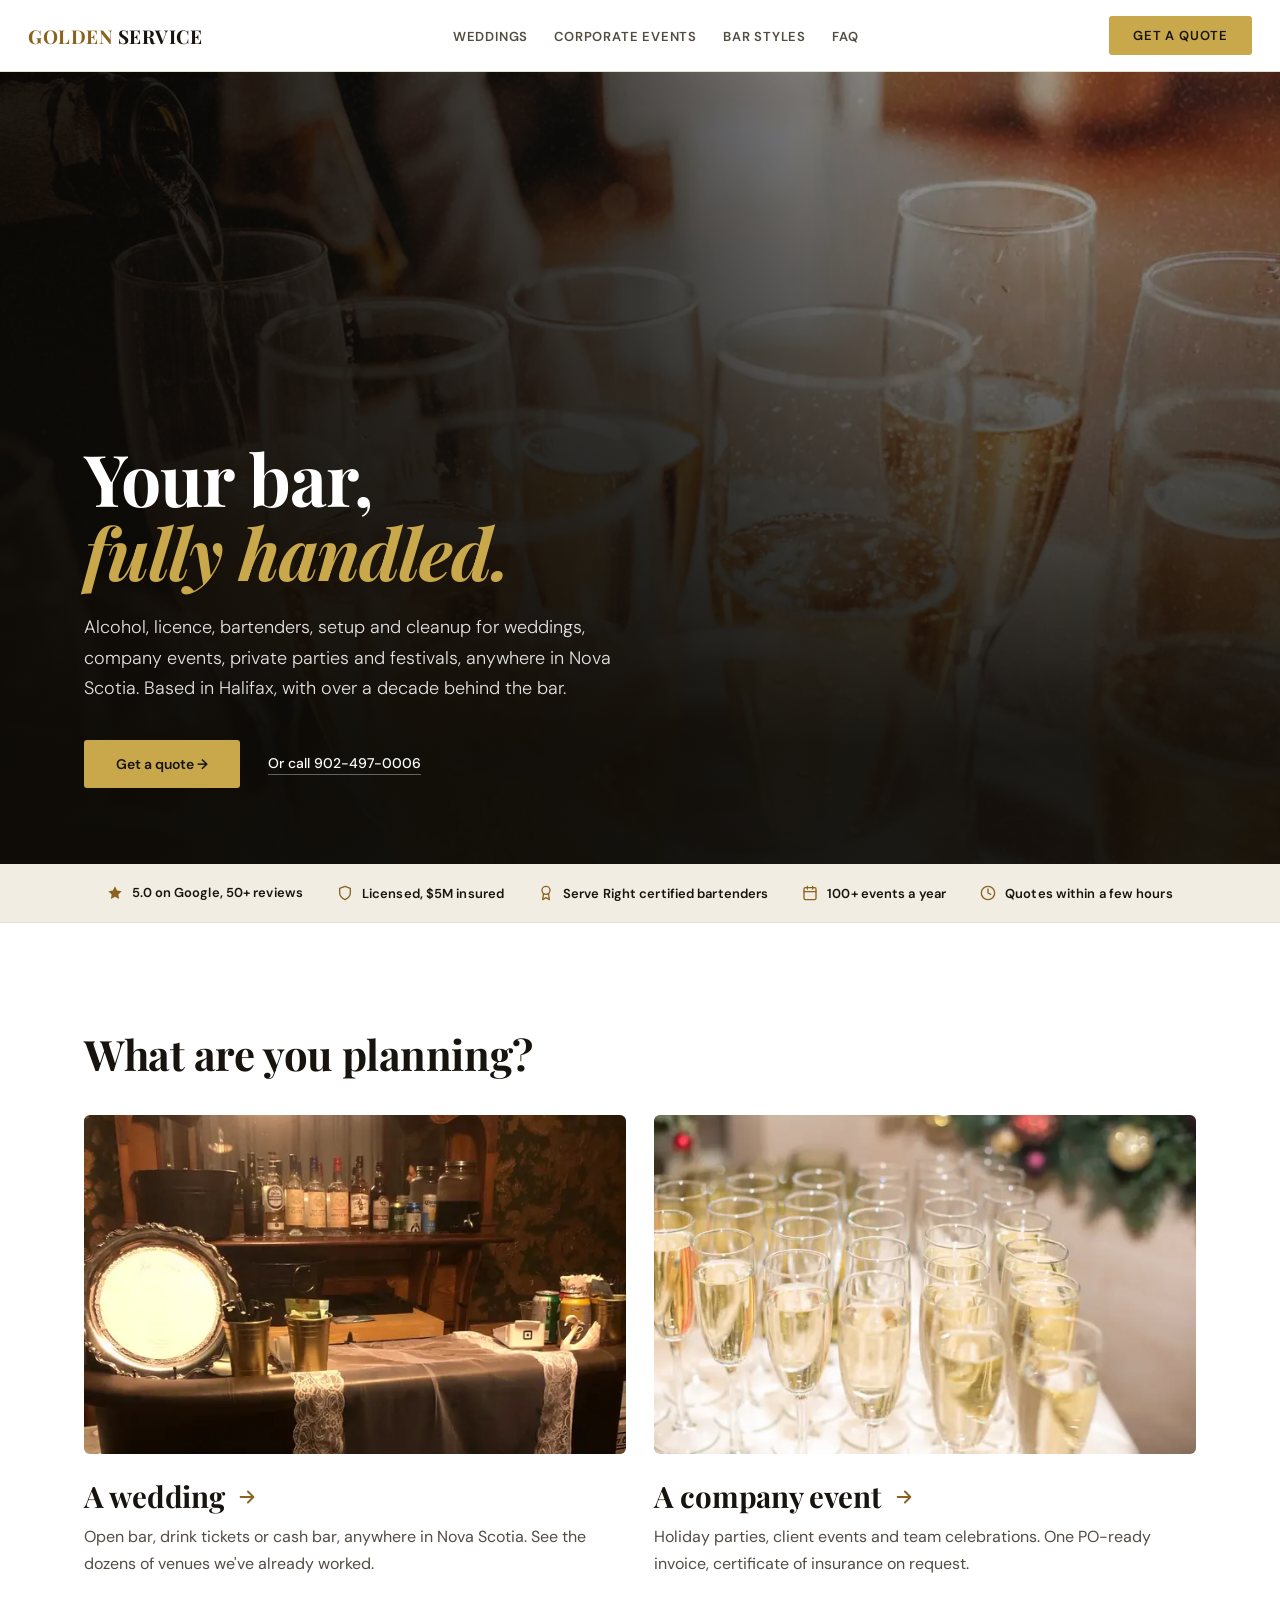
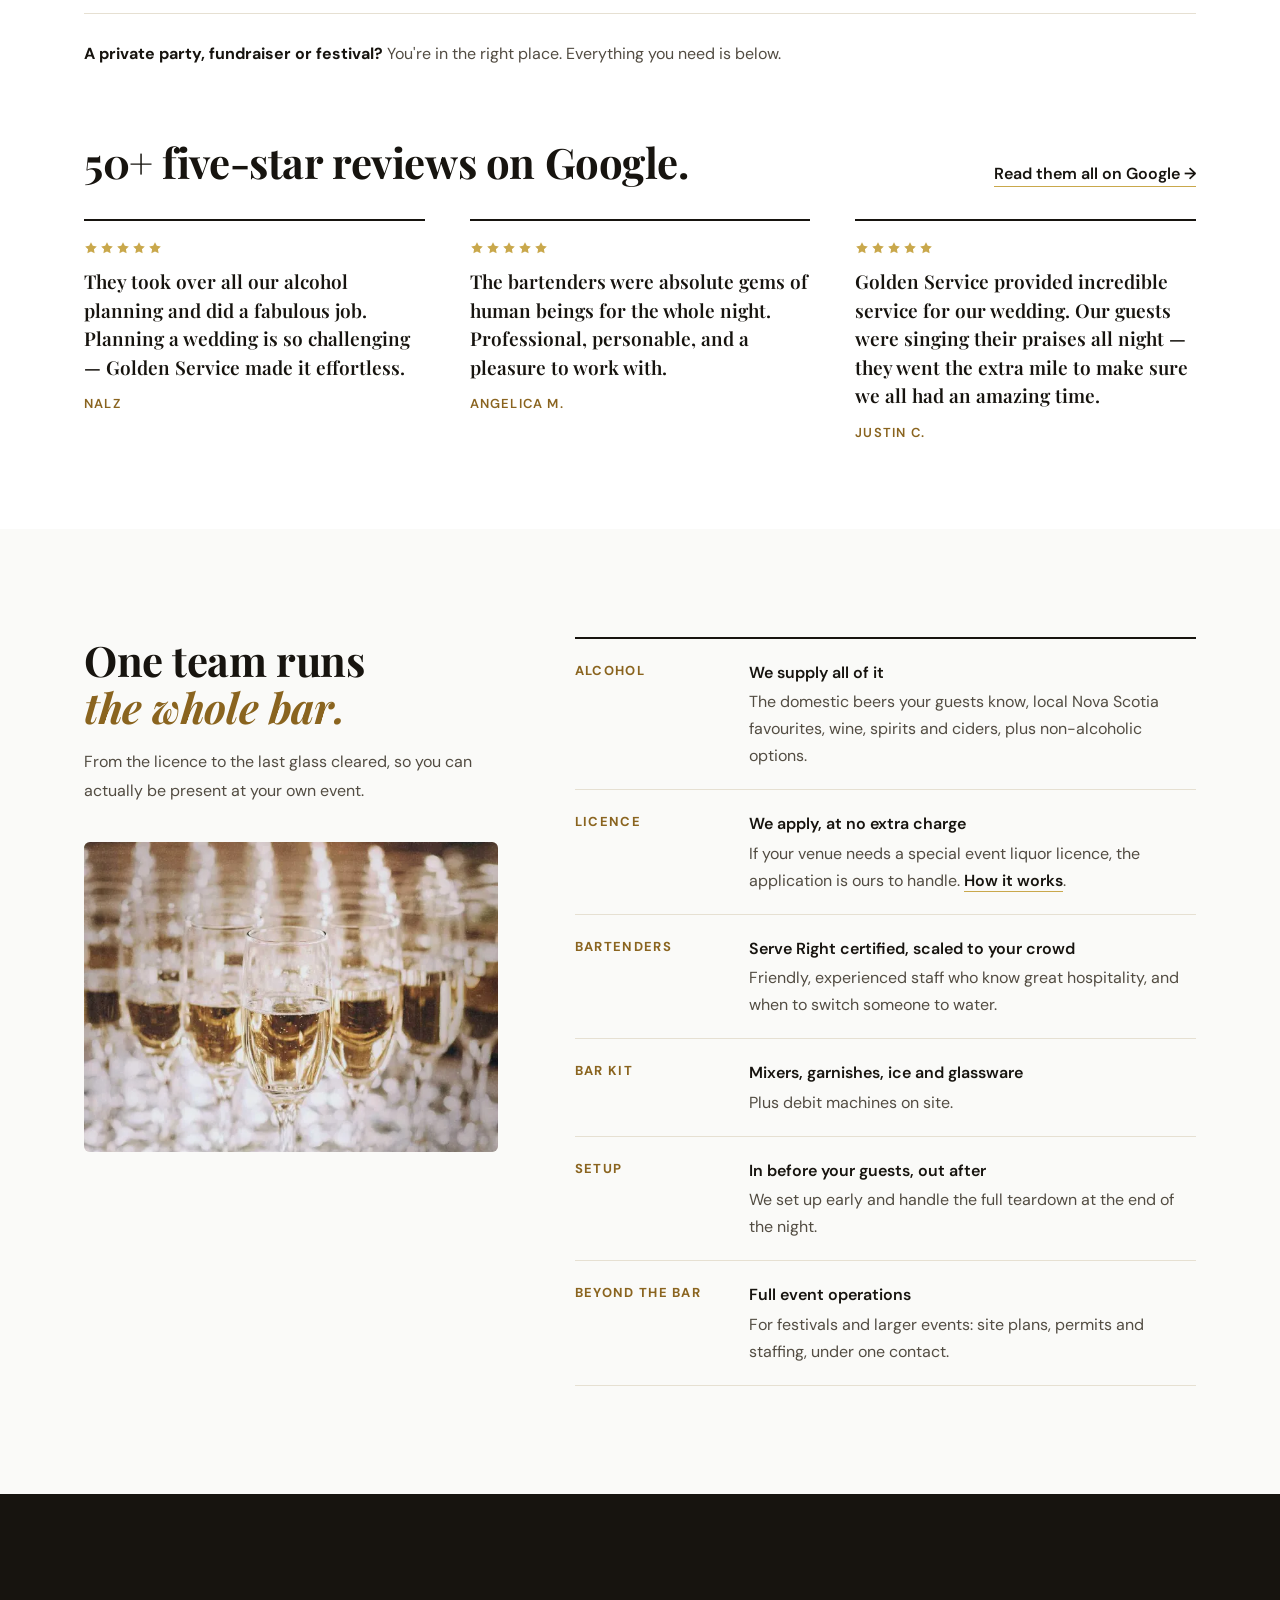
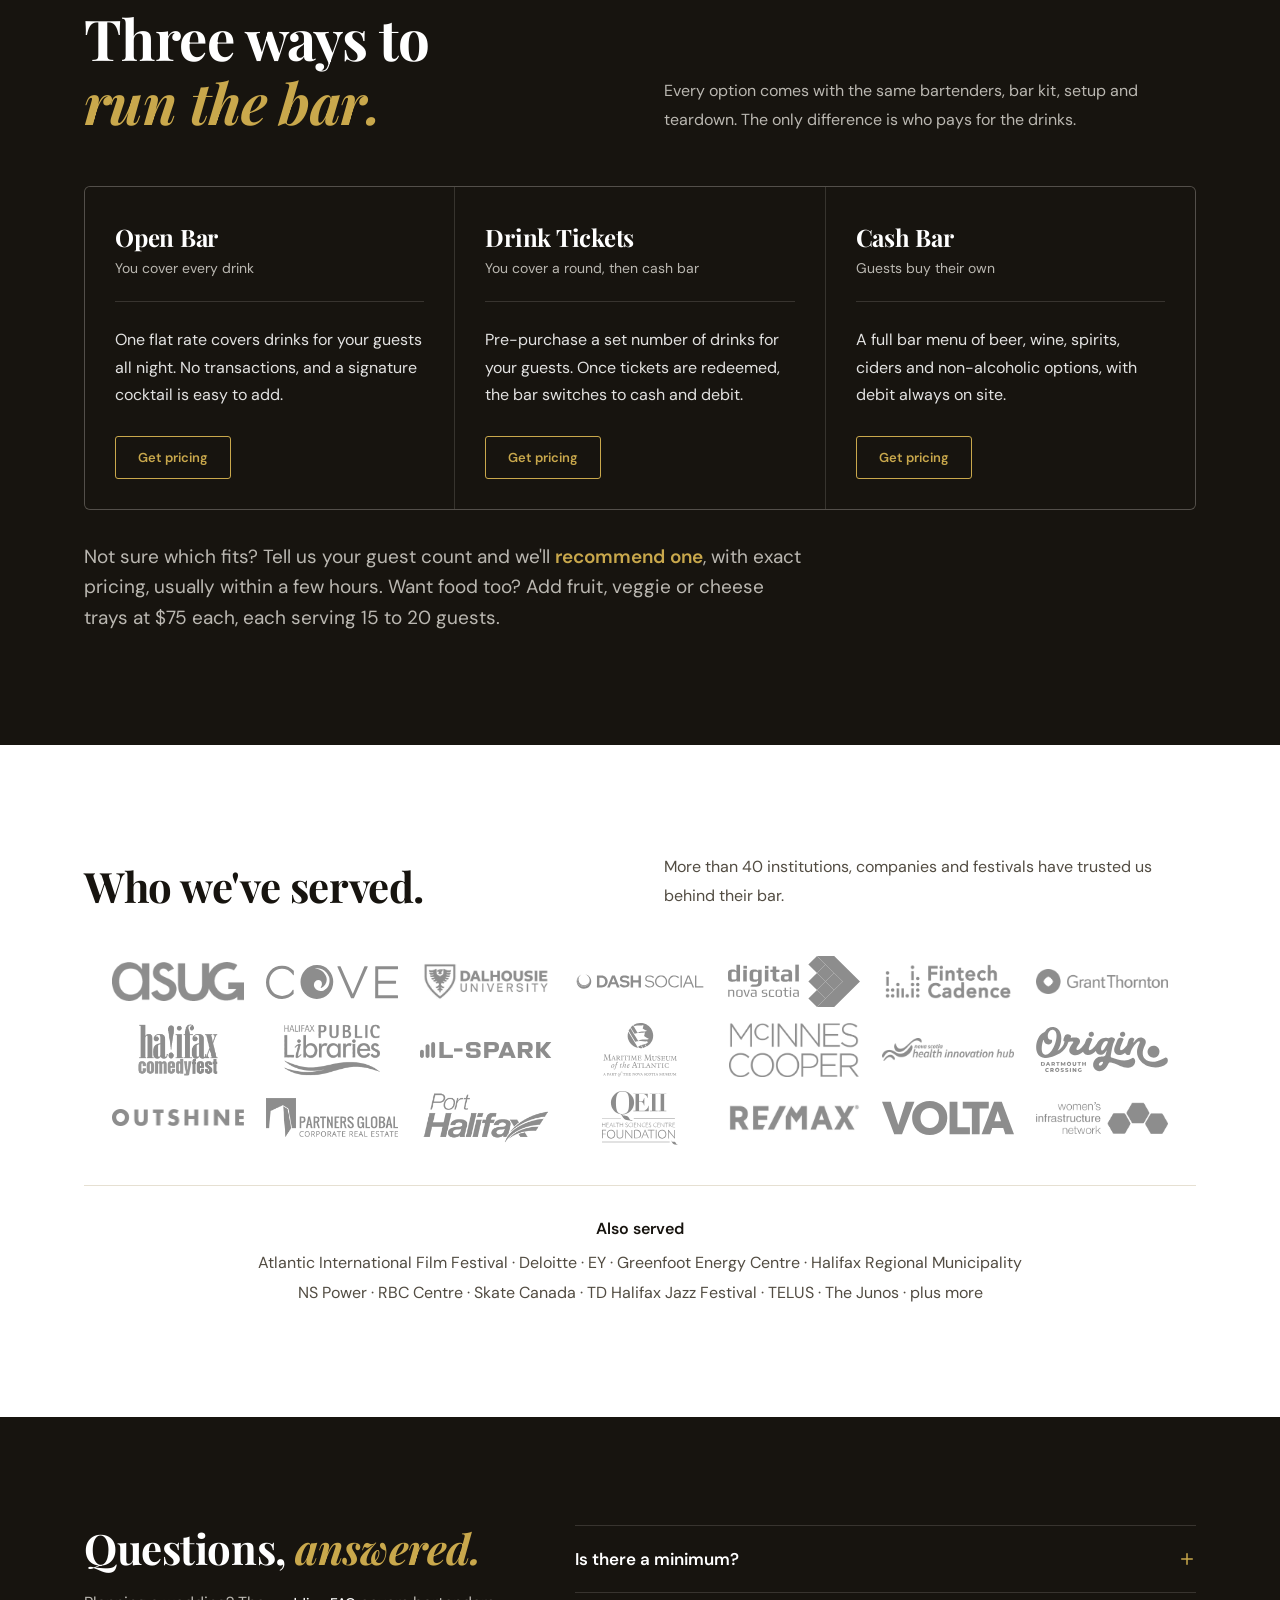
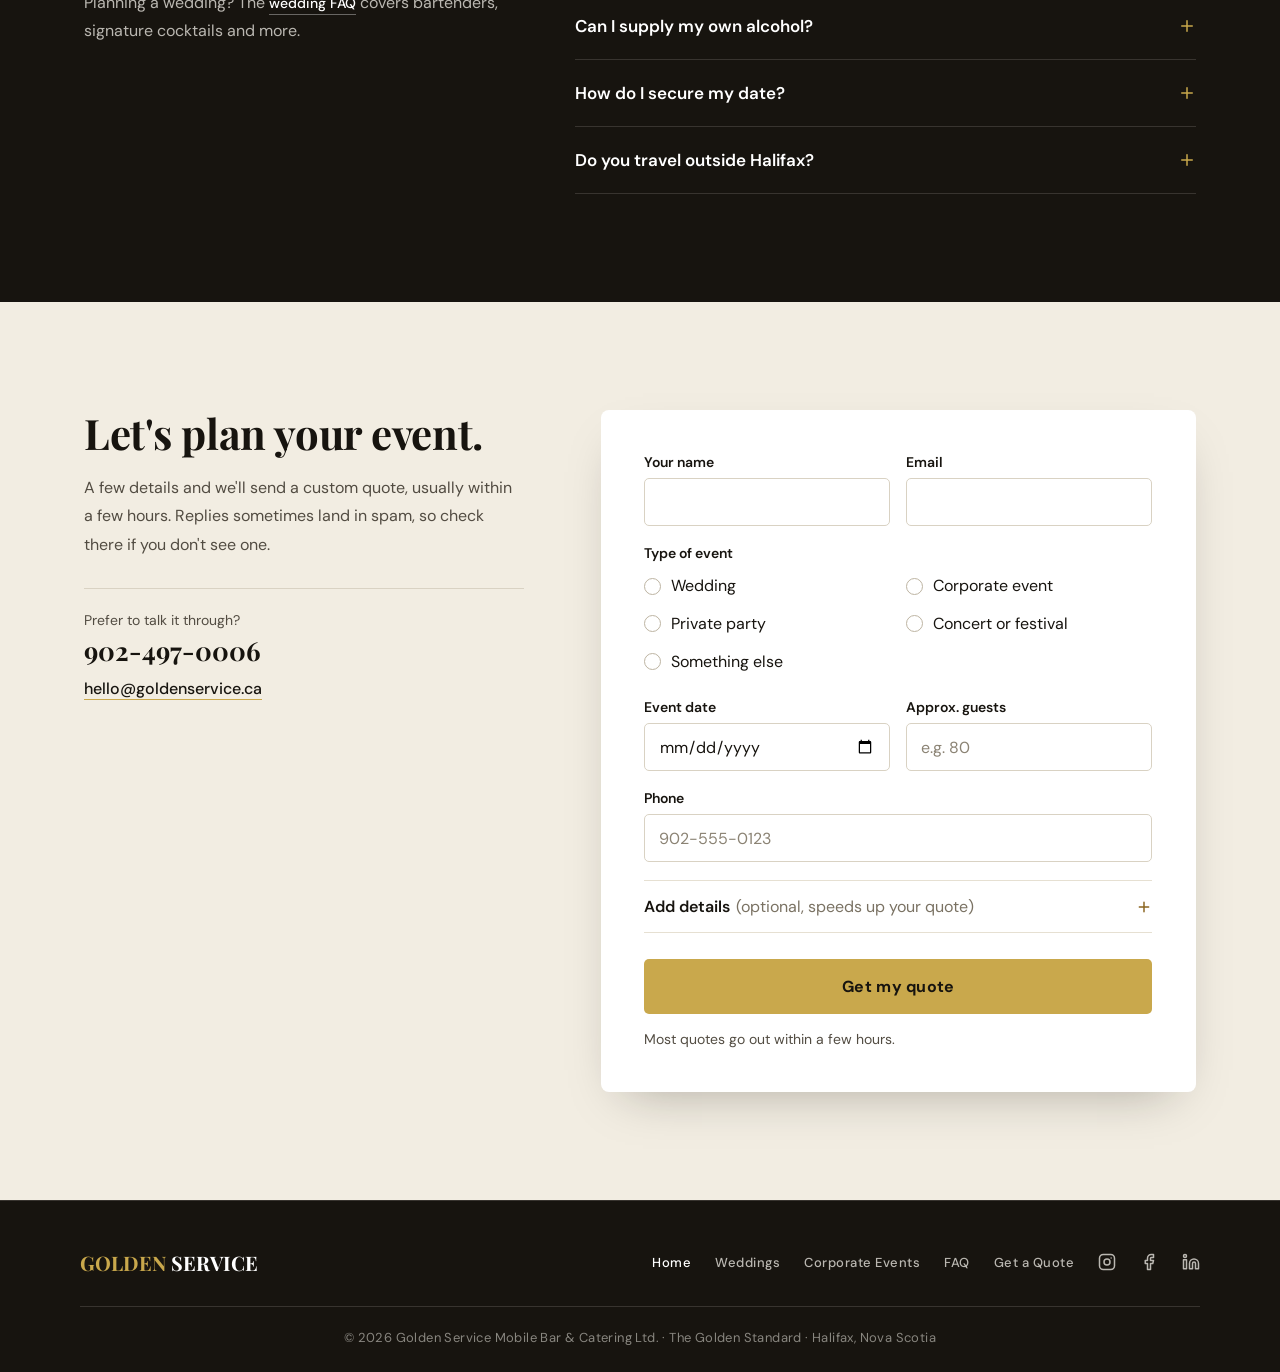
==== commit 6f95b089: "Founding year: say "over a decade" instead of since 2016 Outside listings disagree on the start year" ====
--- a/index.html
+++ b/index.html
@@ -4,7 +4,7 @@
   <meta charset="UTF-8">
   <meta name="viewport" content="width=device-width, initial-scale=1.0">
   <title>Mobile Bar Service Halifax &amp; Nova Scotia | Golden Service</title>
-  <meta name="description" content="Licensed mobile bar and light catering for weddings, company events, private parties and festivals across Nova Scotia. Based in Halifax since 2016. 50+ five-star Google reviews.">
+  <meta name="description" content="Licensed mobile bar for weddings, company events and private parties across Nova Scotia. Halifax based, over a decade behind the bar, 50+ five-star reviews.">
   <meta name="google-site-verification" content="bYpW8M3tjaSzvi72XLYHKMrPRp3vMXwAyalAqOpkQ8k">
 
   <!-- Open Graph -->
@@ -41,9 +41,8 @@
     "url": "https://goldenservice.ca",
     "telephone": "+19024970006",
     "email": "hello@goldenservice.ca",
-    "description": "Licensed mobile bar and light catering for weddings, company events, private parties and festivals across Nova Scotia. Based in Halifax since 2016.",
+    "description": "Licensed mobile bar and light catering for weddings, company events, private parties and festivals across Nova Scotia. Halifax based, with over a decade behind the bar.",
     "image": "https://goldenservice.ca/champagne-toast-service-wedding-events.jpg",
-    "foundingDate": "2016",
     "address": {
       "@type": "PostalAddress",
       "addressLocality": "Halifax",
@@ -252,7 +251,7 @@
       </div>
       <div class="gs-hero-content">
         <h1 id="gsHeroTitle">Your bar, <em>fully handled.</em></h1>
-        <p class="gs-hero-sub">Alcohol, licence, bartenders, setup and cleanup for weddings, company events, private parties and festivals, anywhere in Nova Scotia. Based in Halifax since 2016.</p>
+        <p class="gs-hero-sub">Alcohol, licence, bartenders, setup and cleanup for weddings, company events, private parties and festivals, anywhere in Nova Scotia. Based in Halifax, with over a decade behind the bar.</p>
         <div class="gs-hero-actions">
           <a href="#quote" class="gs-btn-primary">Get a quote &rarr;</a>
           <a href="tel:+19024970006" class="gs-link-on-dark">Or call 902-497-0006</a>
@@ -531,7 +530,7 @@
         <a href="https://www.linkedin.com/company/golden-service-mobile-bar/" target="_blank" rel="noopener" aria-label="LinkedIn" class="gs-footer-social"><svg width="18" height="18" viewBox="0 0 24 24" fill="none" stroke="currentColor" stroke-width="2" stroke-linecap="round" stroke-linejoin="round" aria-hidden="true"><path d="M16 8a6 6 0 0 1 6 6v7h-4v-7a2 2 0 0 0-4 0v7h-4v-7a6 6 0 0 1 6-6z"/><rect x="2" y="9" width="4" height="12"/><circle cx="4" cy="4" r="2"/></svg></a>
       </div>
     </div>
-    <div class="gs-footer-copy">© 2026 Golden Service Mobile Bar &amp; Catering Ltd. · The Golden Standard since 2016 · Halifax, Nova Scotia</div>
+    <div class="gs-footer-copy">© 2026 Golden Service Mobile Bar &amp; Catering Ltd. · The Golden Standard · Halifax, Nova Scotia</div>
   </footer>
 
 <script>
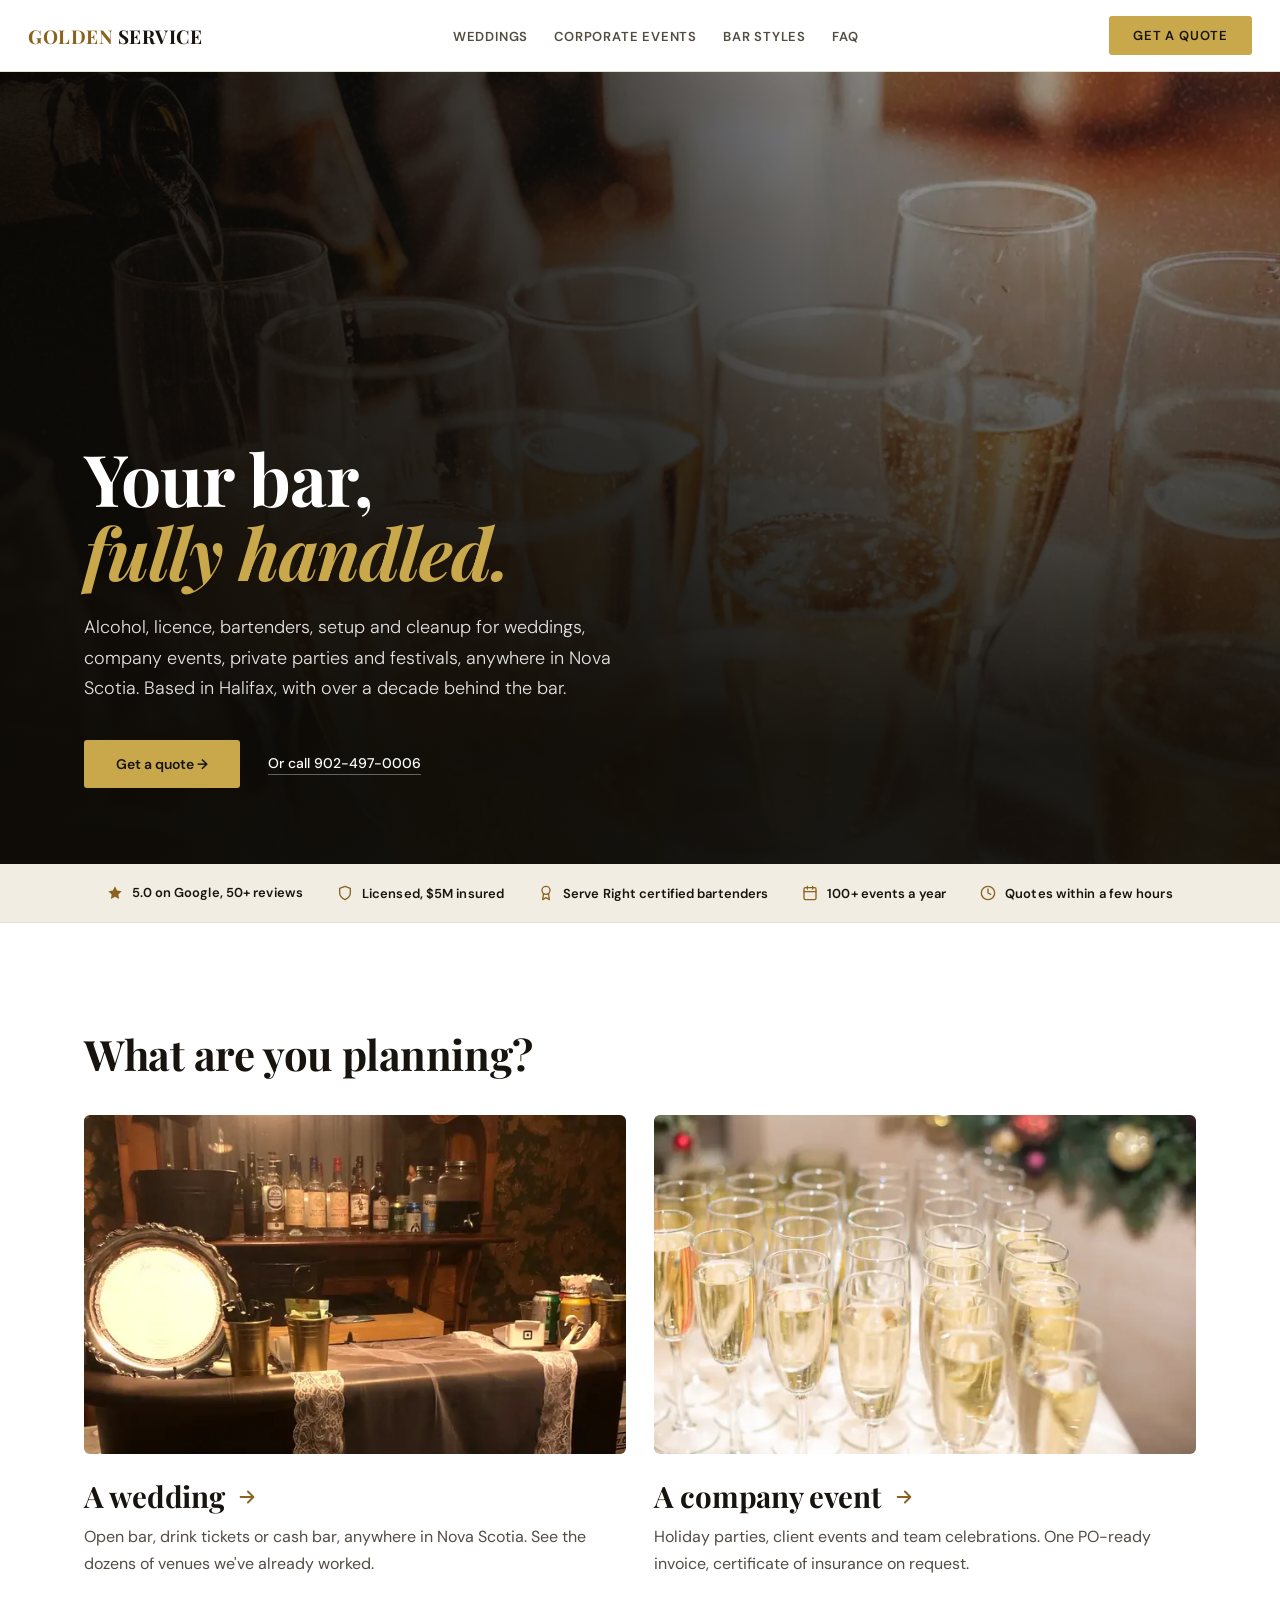
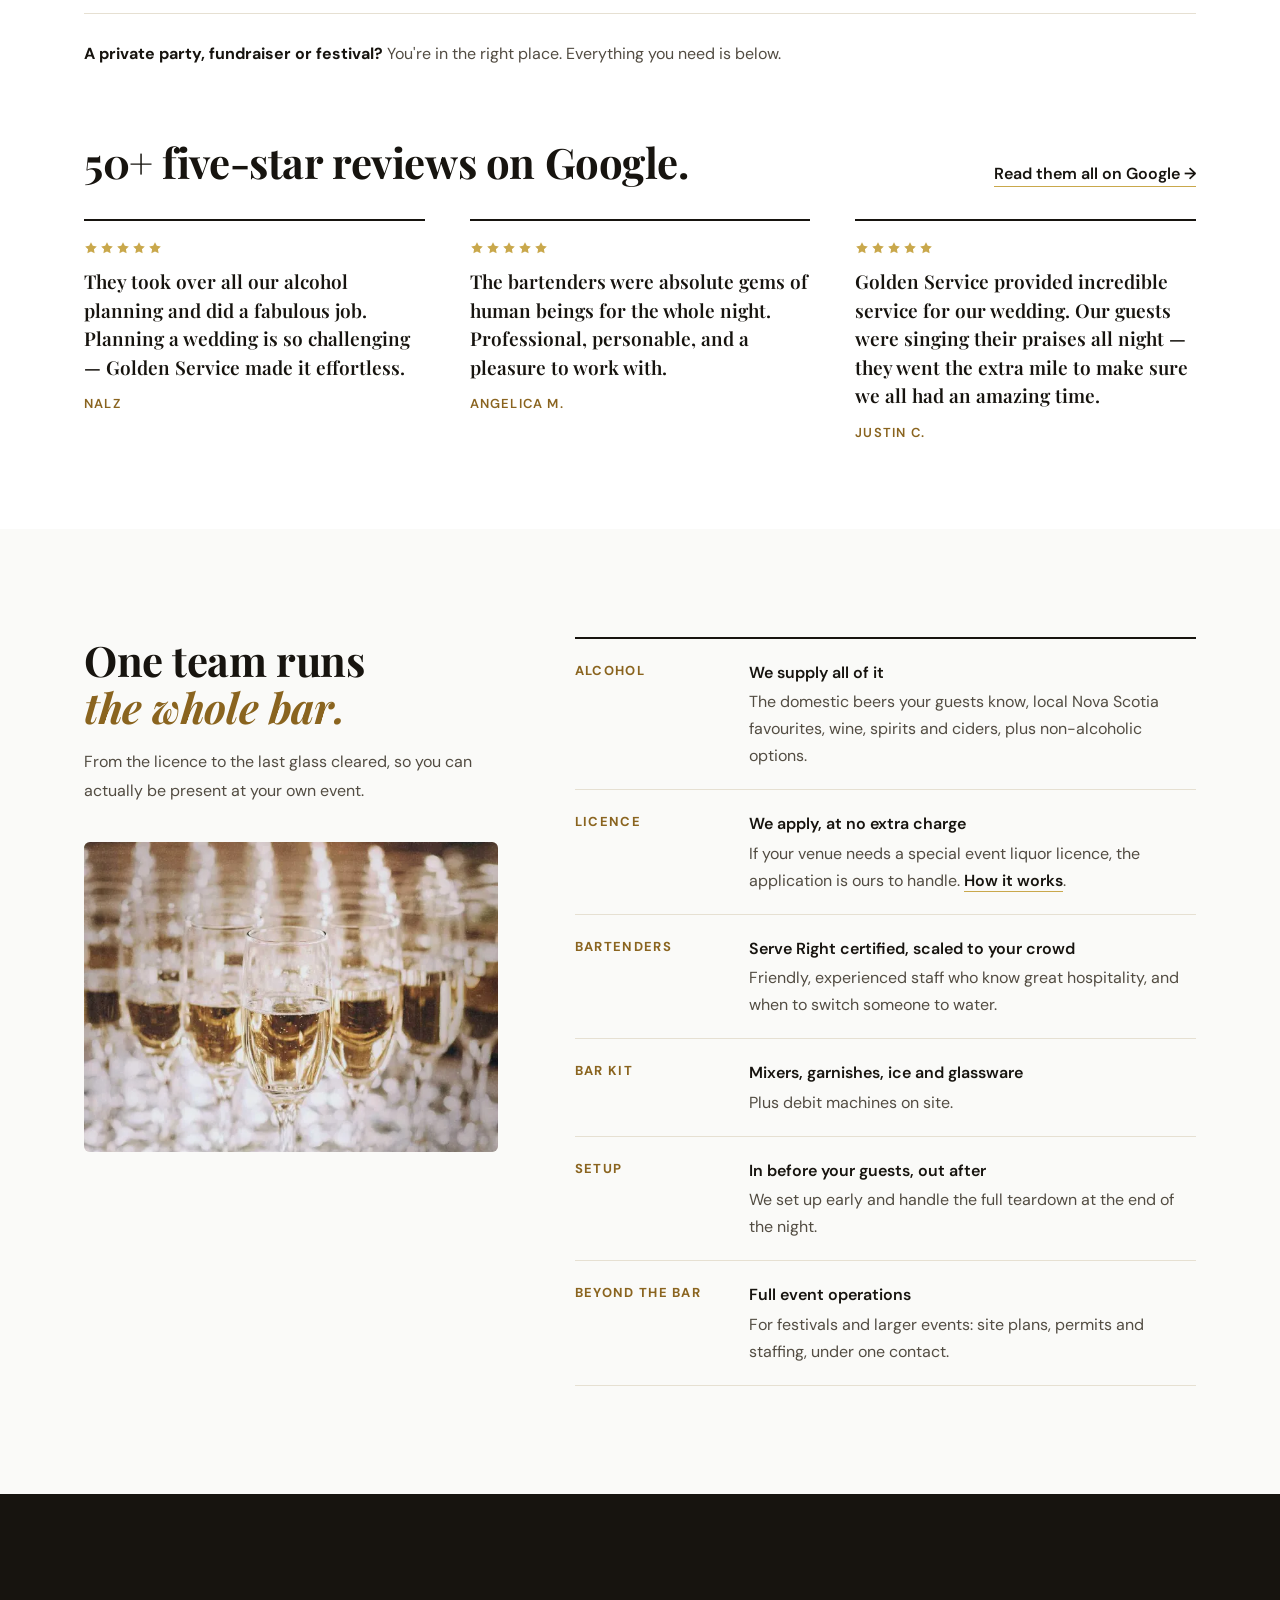
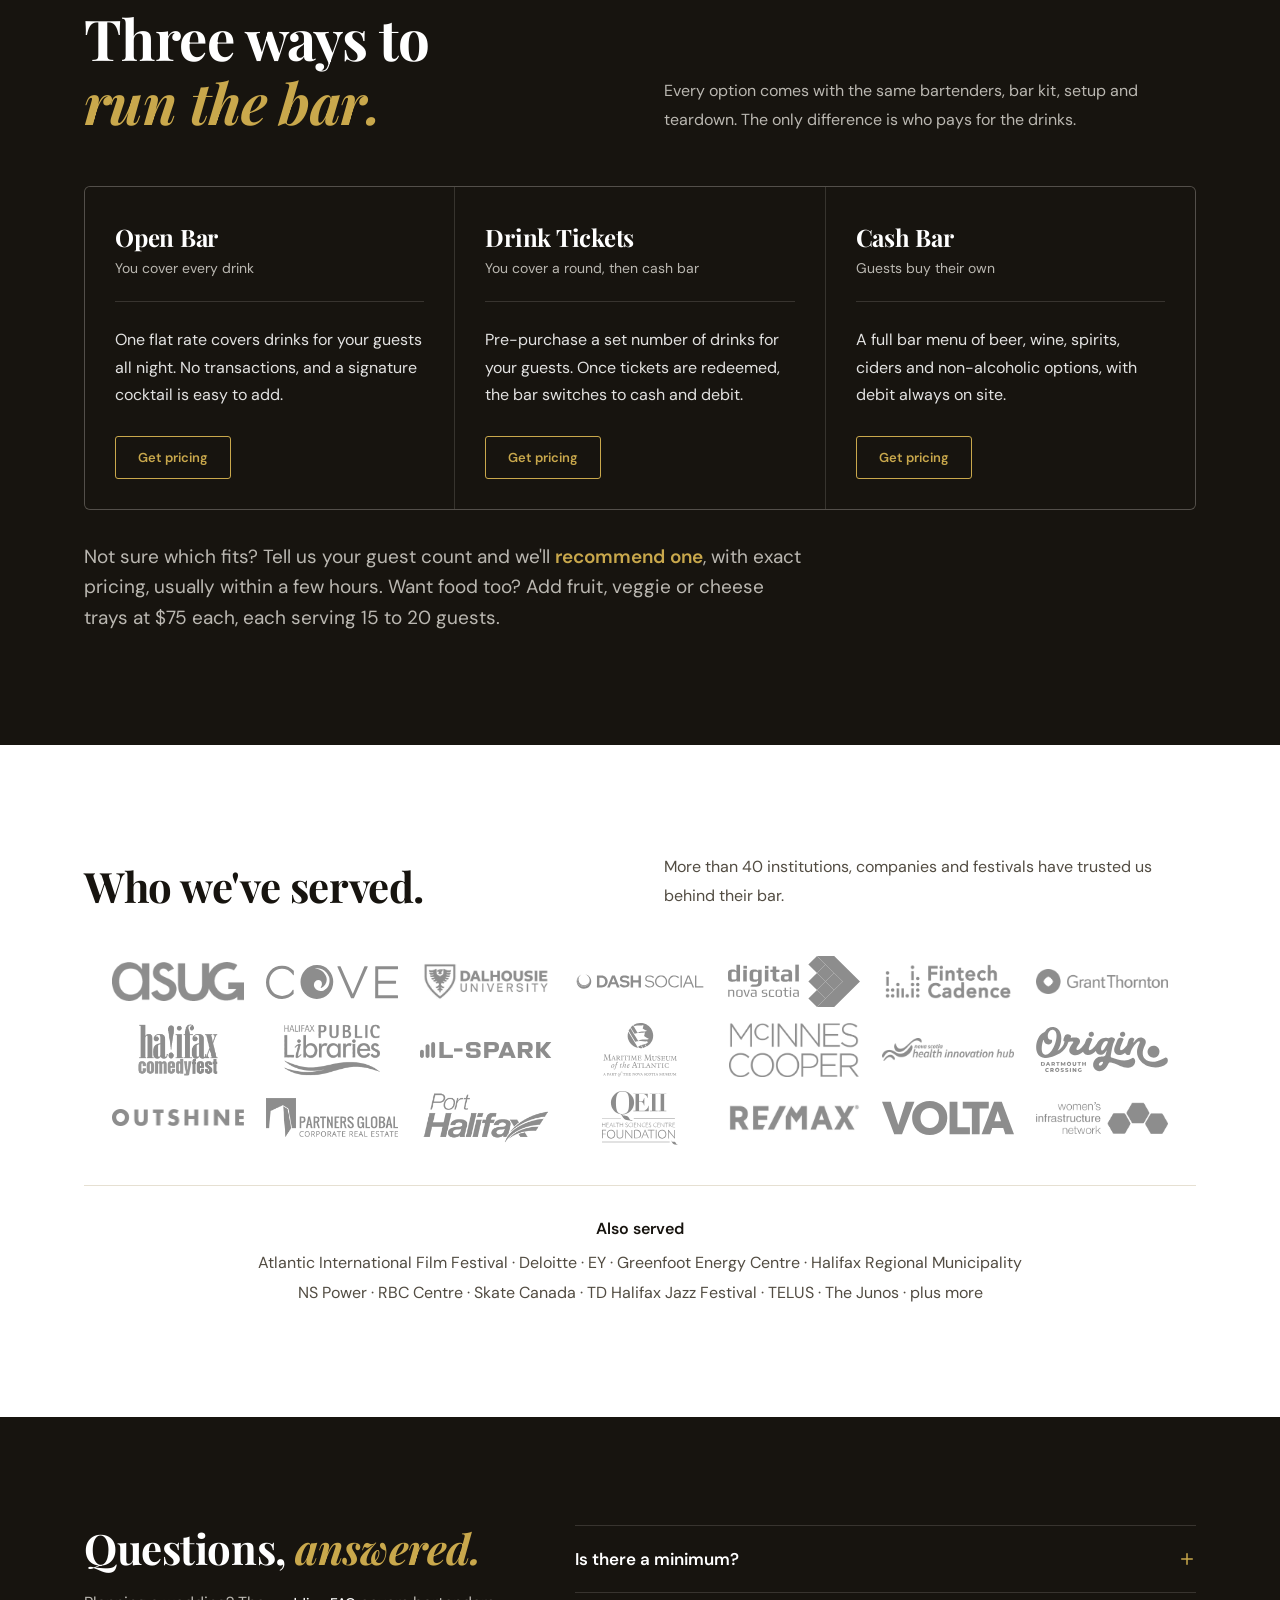
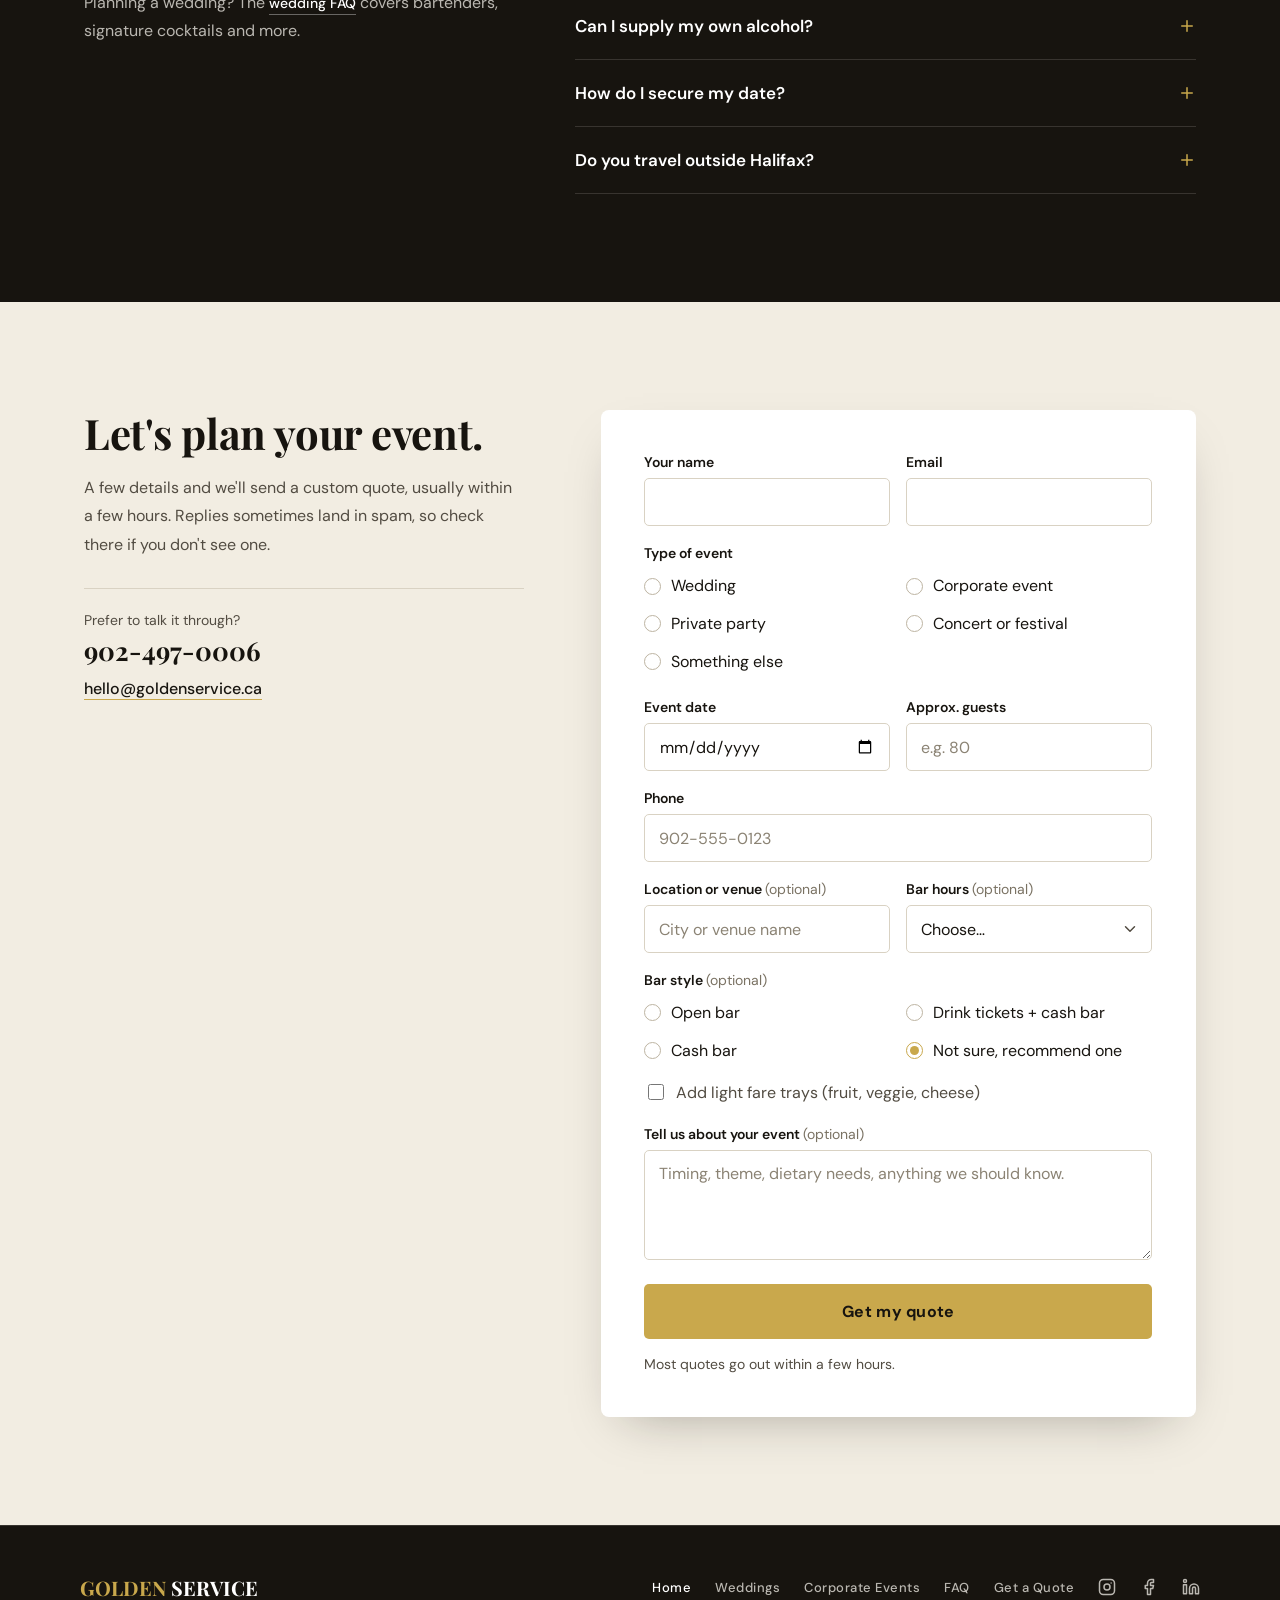
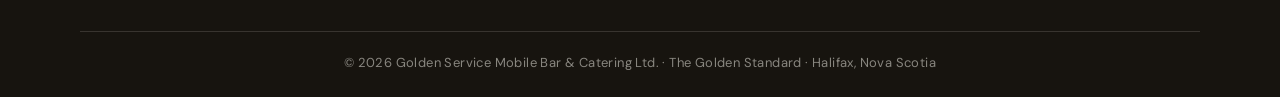
==== commit df0d82d1: "Quote forms: show venue and bar hours up front, both optional Replaces the collapsed "Add details" d" ====
--- a/index.html
+++ b/index.html
@@ -461,45 +461,38 @@
                 <div class="gs-field"><label for="f-guests">Approx. guests</label><input class="gs-input" id="f-guests" name="guests" type="number" min="1" inputmode="numeric" placeholder="e.g. 80" required></div>
               </div>
               <div class="gs-field"><label for="f-phone">Phone</label><input class="gs-input" id="f-phone" name="phone" type="tel" autocomplete="tel" inputmode="tel" placeholder="902-555-0123" pattern="[\d\s\(\)\+\.\-]{10,}" title="Please enter a phone number with area code" required></div>
-            </div>
-
-            <details class="gs-more" id="gsMore">
-              <summary>Add details <span>(optional, speeds up your quote)</span><svg width="16" height="16" viewBox="0 0 24 24" fill="none" stroke="currentColor" stroke-width="2.2" stroke-linecap="round" aria-hidden="true"><path d="M12 5v14M5 12h14"/></svg></summary>
-              <div class="gs-more-body">
               <div class="gs-row">
-                <div class="gs-field"><label for="f-venue">Location or venue</label><input class="gs-input" id="f-venue" name="location" type="text" placeholder="City or venue name"></div>
-                <div class="gs-field"><label for="f-hours">Hours of service</label>
+                <div class="gs-field"><label for="f-venue">Location or venue <i>(optional)</i></label><input class="gs-input" id="f-venue" name="location" type="text" placeholder="City or venue name"></div>
+                <div class="gs-field"><label for="f-hours">Bar hours <i>(optional)</i></label>
                   <select class="gs-input" id="f-hours" name="service_hours">
-                    <option value="">Not sure yet</option>
-                    <option>2 hours</option><option>3 hours</option><option>4 hours</option><option>5 hours</option><option>6 hours</option><option>7+ hours</option>
+                    <option value="">Choose…</option>
+                    <option>2 hours</option><option>3 hours</option><option>4 hours</option><option>5 hours</option><option>6 hours</option><option>7+ hours</option><option>Not sure yet</option>
                   </select>
                 </div>
               </div>
-              <fieldset>
-                <legend class="gs-legend">What you need</legend>
-                <div class="gs-choices">
-                  <label class="gs-choice"><input type="radio" name="service_style" value="Open bar"> Open bar</label>
-                  <label class="gs-choice"><input type="radio" name="service_style" value="Drink tickets + cash bar"> Drink tickets + cash bar</label>
-                  <label class="gs-choice"><input type="radio" name="service_style" value="Cash bar"> Cash bar</label>
-                  <label class="gs-choice"><input type="radio" name="service_style" value="Food trays only"> Food trays only</label>
-                  <label class="gs-choice"><input type="radio" name="service_style" value="Full event management"> Full event management</label>
-                  <label class="gs-choice"><input type="radio" name="service_style" value="Not sure, recommend one" checked> Not sure, recommend one</label>
-                </div>
-              </fieldset>
-              <div class="gs-addon">
-                <label class="gs-inline-check"><input type="checkbox" id="gsTrays" aria-controls="gsTrayOpts" aria-expanded="false"> Add light fare trays (fruit, veggie, cheese)</label>
-                <div class="gs-tray-opts" id="gsTrayOpts" role="group" aria-label="Tray types" hidden>
-                  <label class="gs-inline-check"><input type="checkbox" class="gs-tray" value="Fruit" checked> Fruit</label>
-                  <label class="gs-inline-check"><input type="checkbox" class="gs-tray" value="Veggie" checked> Veggie</label>
-                  <label class="gs-inline-check"><input type="checkbox" class="gs-tray" value="Cheese" checked> Cheese</label>
-                </div>
+            </div>
+
+            <fieldset>
+              <legend class="gs-legend">Bar style <i>(optional)</i></legend>
+              <div class="gs-choices">
+                <label class="gs-choice"><input type="radio" name="service_style" value="Open bar"> Open bar</label>
+                <label class="gs-choice"><input type="radio" name="service_style" value="Drink tickets + cash bar"> Drink tickets + cash bar</label>
+                <label class="gs-choice"><input type="radio" name="service_style" value="Cash bar"> Cash bar</label>
+                <label class="gs-choice"><input type="radio" name="service_style" value="Not sure, recommend one" checked> Not sure, recommend one</label>
               </div>
-              <input type="hidden" name="addons" id="f-addons" value="">
-              <div class="gs-field"><label for="f-msg">Tell us about your event <i>(optional)</i></label><textarea class="gs-input" id="f-msg" name="message" rows="3" placeholder="Venue, timing, theme, dietary needs, anything we should know."></textarea></div>
-              <input type="hidden" name="source" value="goldenservice.ca">
-              <input type="hidden" name="subject" value="New Booking Inquiry - Golden Service">
+            </fieldset>
+            <div class="gs-addon">
+              <label class="gs-inline-check"><input type="checkbox" id="gsTrays" aria-controls="gsTrayOpts" aria-expanded="false"> Add light fare trays (fruit, veggie, cheese)</label>
+              <div class="gs-tray-opts" id="gsTrayOpts" role="group" aria-label="Tray types" hidden>
+                <label class="gs-inline-check"><input type="checkbox" class="gs-tray" value="Fruit" checked> Fruit</label>
+                <label class="gs-inline-check"><input type="checkbox" class="gs-tray" value="Veggie" checked> Veggie</label>
+                <label class="gs-inline-check"><input type="checkbox" class="gs-tray" value="Cheese" checked> Cheese</label>
               </div>
-            </details>
+            </div>
+            <input type="hidden" name="addons" id="f-addons" value="">
+            <div class="gs-field"><label for="f-msg">Tell us about your event <i>(optional)</i></label><textarea class="gs-input" id="f-msg" name="message" rows="3" placeholder="Timing, theme, dietary needs, anything we should know."></textarea></div>
+            <input type="hidden" name="source" value="goldenservice.ca">
+            <input type="hidden" name="subject" value="New Booking Inquiry - Golden Service">
             <button type="submit" class="gs-submit" id="gsSubmit">Get my quote</button>
             <div class="gs-form-foot" id="gsFormFoot"><p class="gs-promise">Most quotes go out within a few hours.</p></div>
 
@@ -568,7 +561,6 @@
     var form = document.getElementById('gsForm');
     if(!form) return null;
     var basics = document.getElementById('gsStep1');
-    var more = document.getElementById('gsMore');
     var foot = document.getElementById('gsFormFoot');
     var submit = document.getElementById('gsSubmit');
     var ok = document.getElementById('gsSuccess');
@@ -601,7 +593,7 @@
 
     // Native validity bubbles don't show on radio groups reliably, so event type gets its own message.
     function valid(){
-      var fields = basics.querySelectorAll('input[required]:not([type=radio])');
+      var fields = form.querySelectorAll('[required]:not([type=radio])');
       for(var i = 0; i < fields.length; i++){
         if(!fields[i].checkValidity()){ fields[i].reportValidity(); return false; }
       }
@@ -624,7 +616,7 @@
         var v = a.getAttribute('data-package');
         if(pkg) pkg.value = v;
         var r = form.querySelector('input[name="service_style"][value="' + v + '"]');
-        if(r){ r.checked = true; more.open = true; }
+        if(r) r.checked = true;
       });
     });
     document.querySelectorAll('a[href="#quote"]').forEach(function(a){
@@ -665,7 +657,6 @@
           if(!r.ok) throw new Error('bad status');
           // Keep the form in place; confirm underneath it.
           form.reset();
-          more.open = false;
           trayOpts.hidden = true;
           trays.setAttribute('aria-expanded', 'false');
           if(venueNote) venueNote.hidden = true;
@@ -686,7 +677,6 @@
       setVenue: function(name){
         if(!venue) return;
         venue.value = name;
-        more.open = true;
         if(venueNote){
           document.getElementById('gsVenueNoteName').textContent = name;
           venueNote.hidden = false;
--- a/styles.css
+++ b/styles.css
@@ -189,7 +189,7 @@
 .gs-field{margin-bottom:18px}
 .gs-row{display:grid;grid-template-columns:1fr 1fr;gap:16px}
 .gs-field label,.gs-legend{display:block;font-size:14px;font-weight:600;color:var(--gs-ink);margin-bottom:7px;padding:0}
-.gs-field label i{font-style:normal;font-weight:400;color:var(--gs-muted)}
+.gs-field label i,.gs-legend i{font-style:normal;font-weight:400;color:var(--gs-muted)}
 textarea.gs-input{height:auto;min-height:110px;resize:vertical}
 .gs-input::placeholder{color:var(--gs-placeholder)}
 .gs-input:focus{border-color:var(--gs-gold);box-shadow:0 0 0 3px rgba(201,168,76,.2)}
@@ -214,14 +214,6 @@
 .gs-status.ok{background:var(--gs-ok-bg);border:1px solid var(--gs-ok-line);color:var(--gs-ok-text)}
 .gs-status.err{background:var(--gs-error-bg);border:1px solid var(--gs-error-line);color:var(--gs-error-text)}
 .gs-status.err a{color:inherit}
-.gs-more{border-top:1px solid var(--gs-line);border-bottom:1px solid var(--gs-line);margin:4px 0 20px}
-.gs-more summary{list-style:none;cursor:pointer;display:flex;align-items:center;gap:6px;padding:15px 0;font-size:16px;font-weight:600;color:var(--gs-ink)}
-.gs-more summary::-webkit-details-marker{display:none}
-.gs-more summary span{font-weight:400;color:var(--gs-muted)}
-.gs-more summary svg{color:var(--gs-gold-deep);flex-shrink:0;margin-left:auto;transition:transform .3s var(--gs-ease)}
-.gs-more[open] summary svg{transform:rotate(45deg)}
-.gs-more-body{padding:4px 0 6px}
-.gs-more[hidden],#gsStep1[hidden],.gs-form-foot[hidden],.gs-submit[hidden]{display:none}
 
 /* MOBILE QUOTE BAR */
 .gs-mbar{display:none}
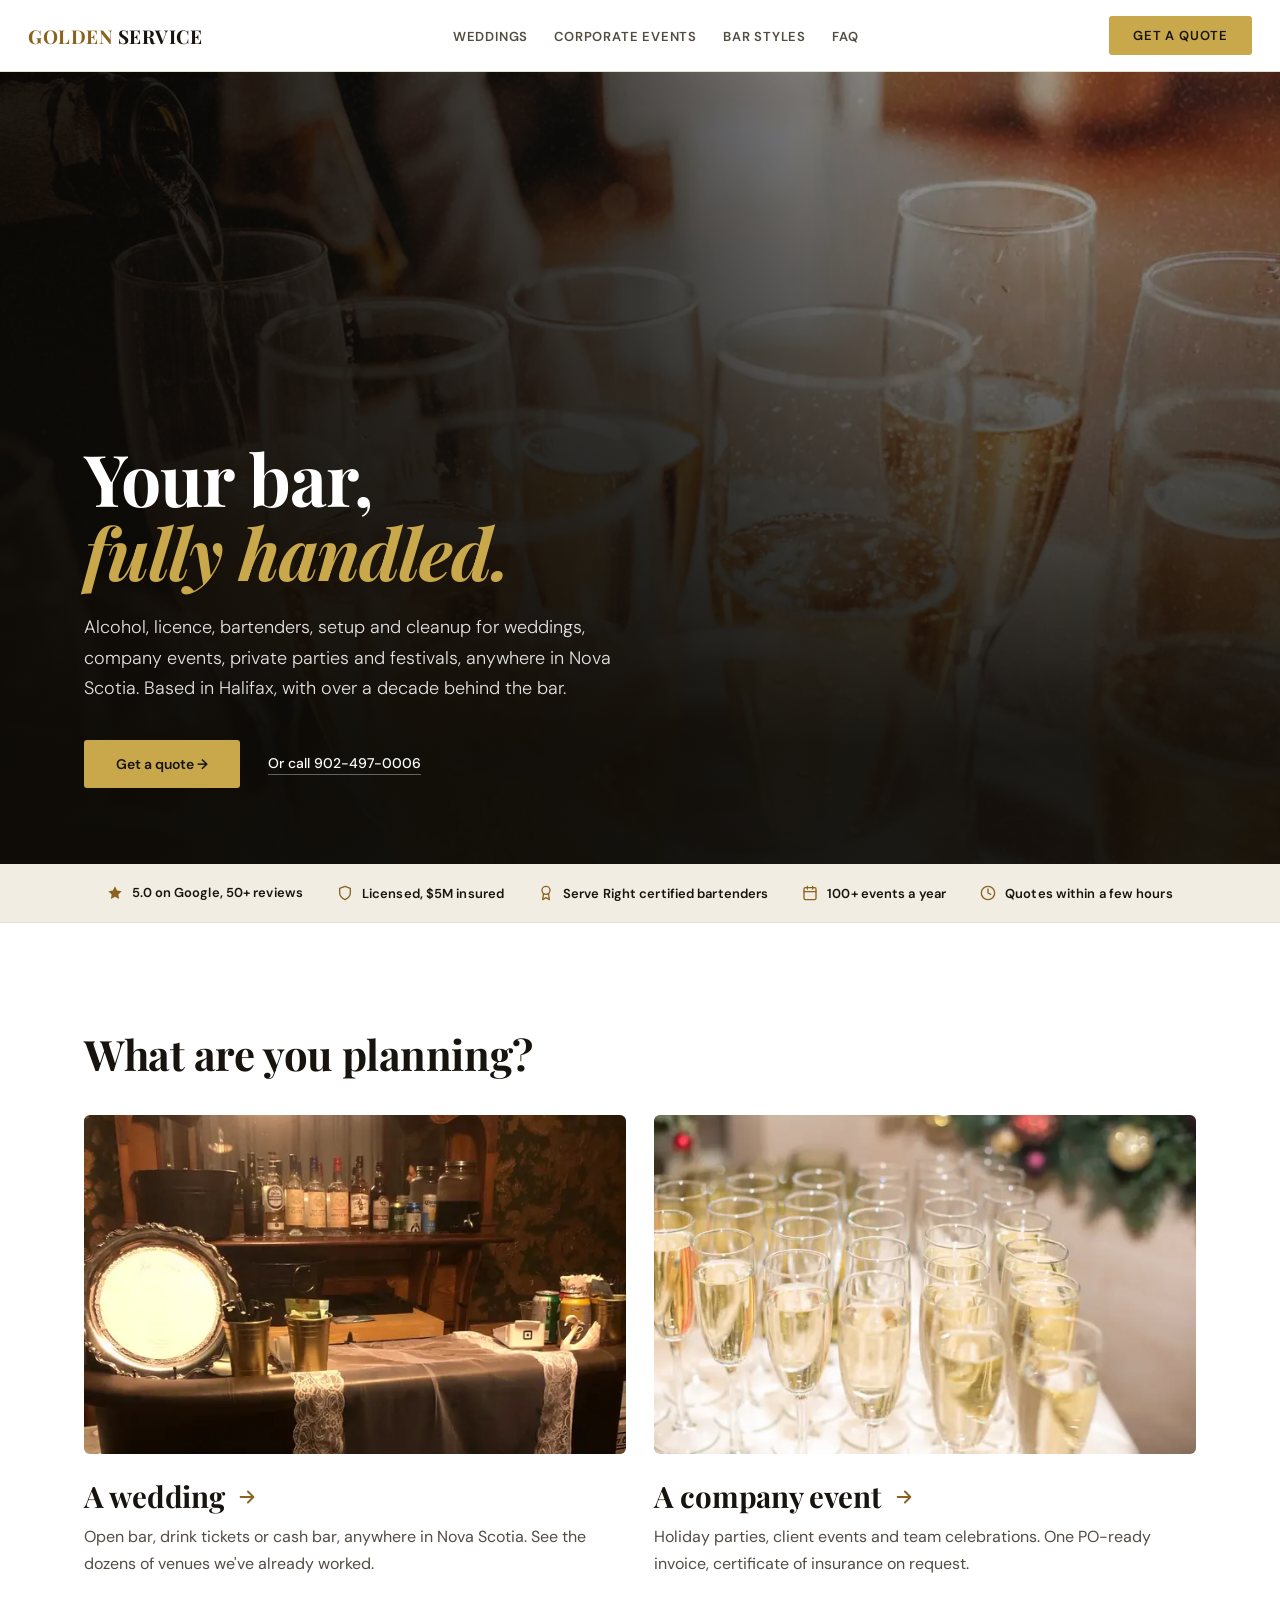
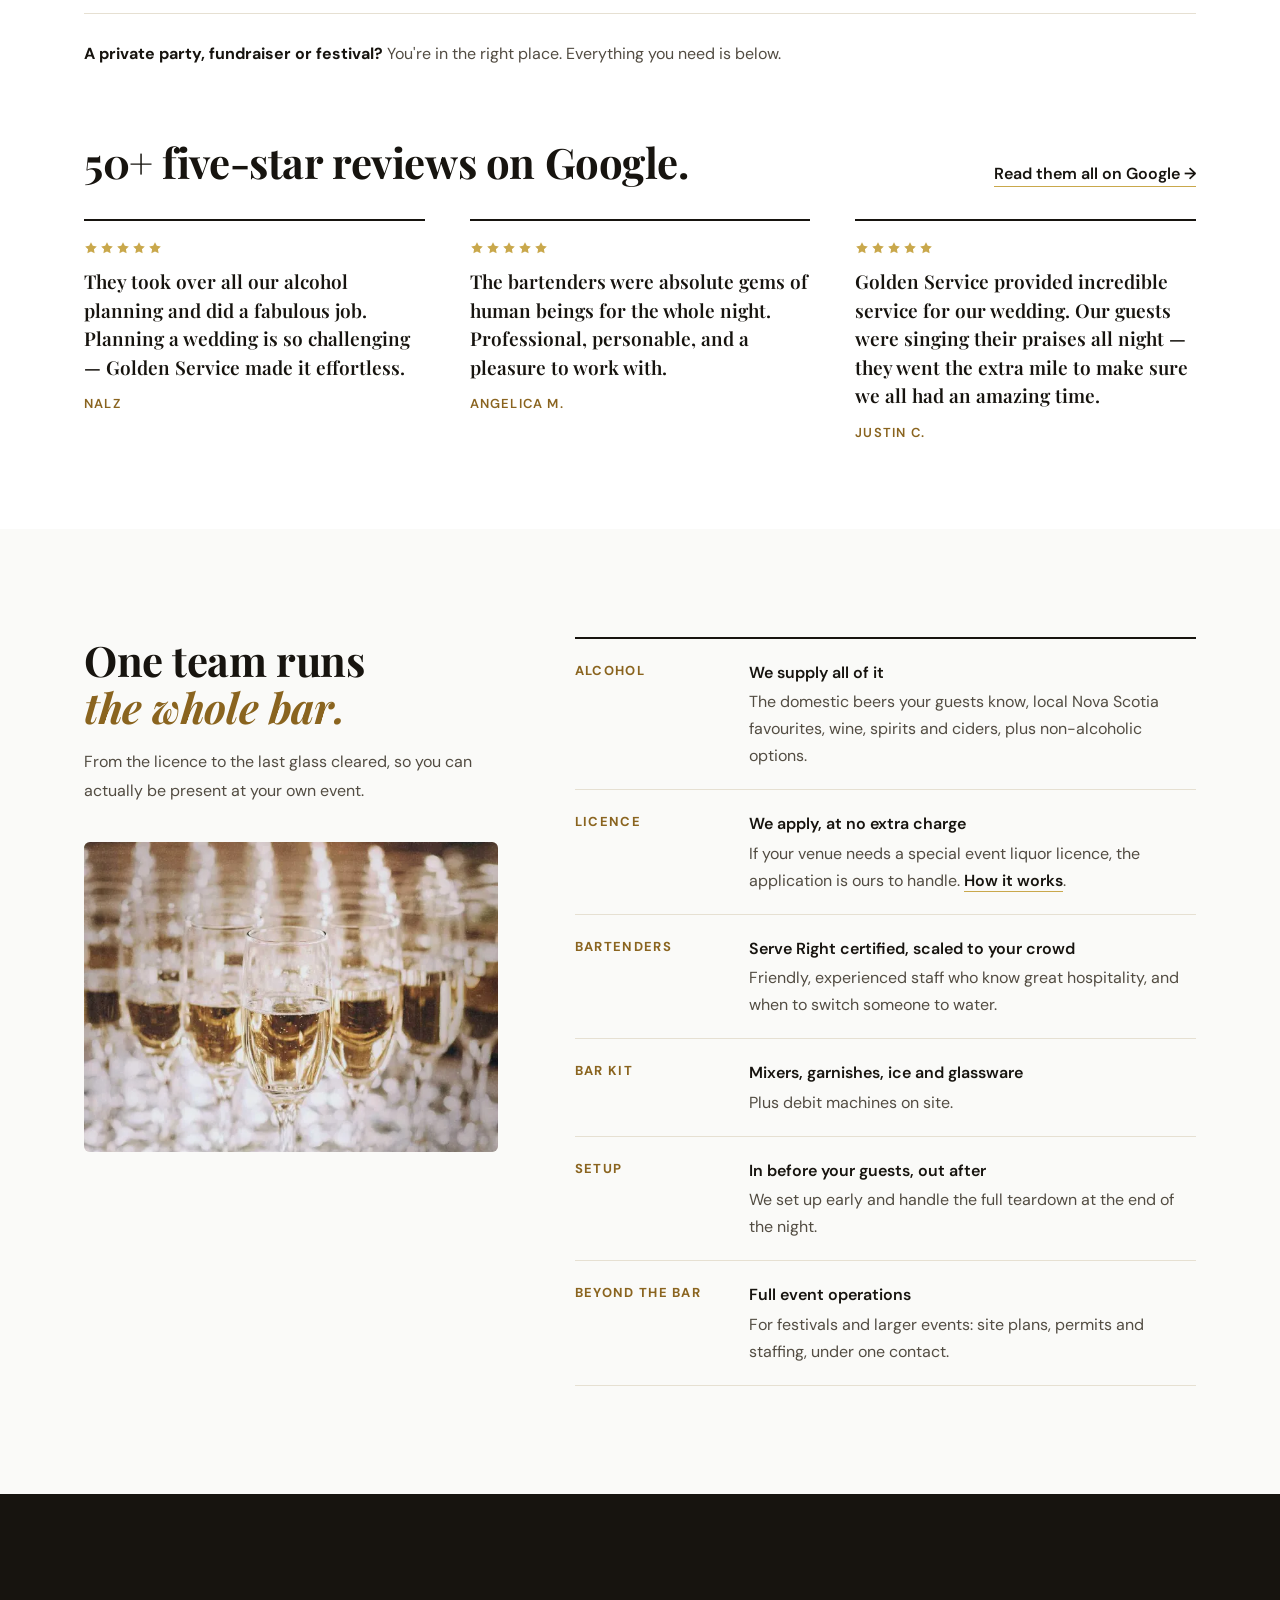
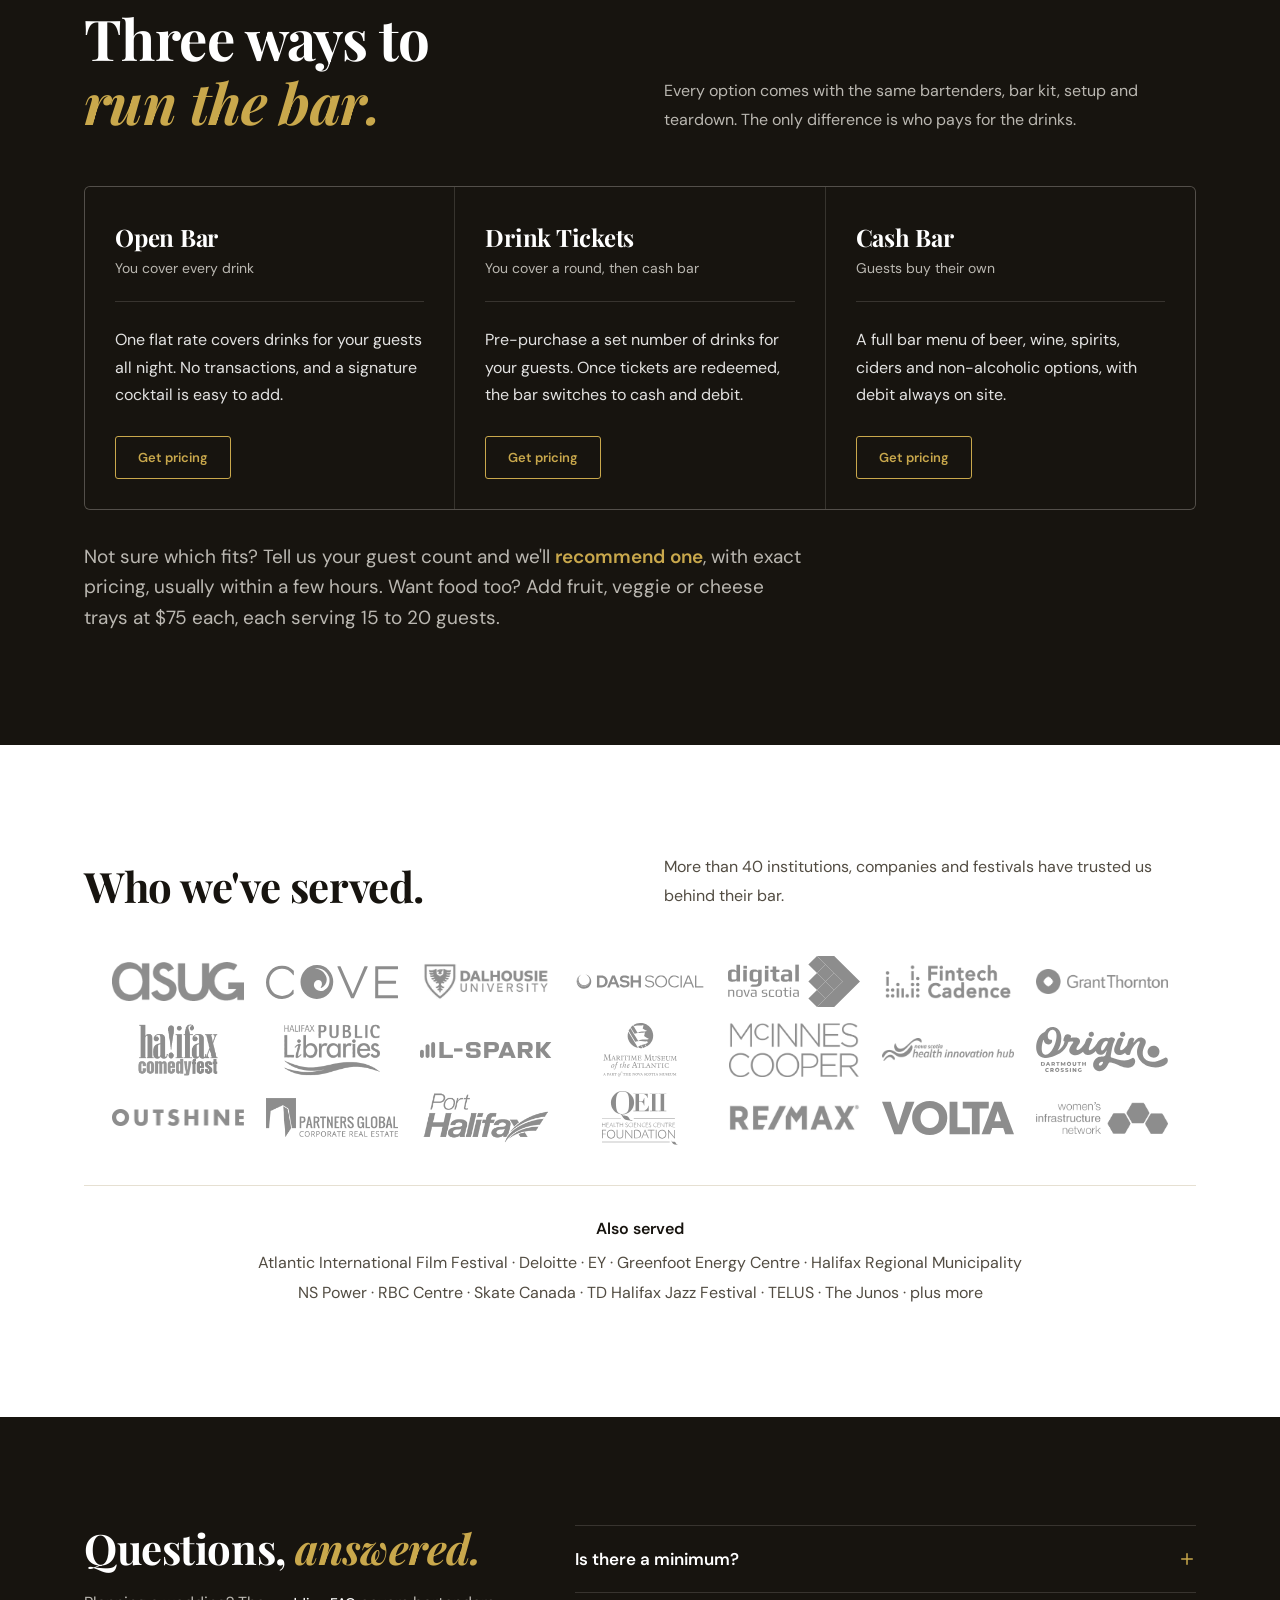
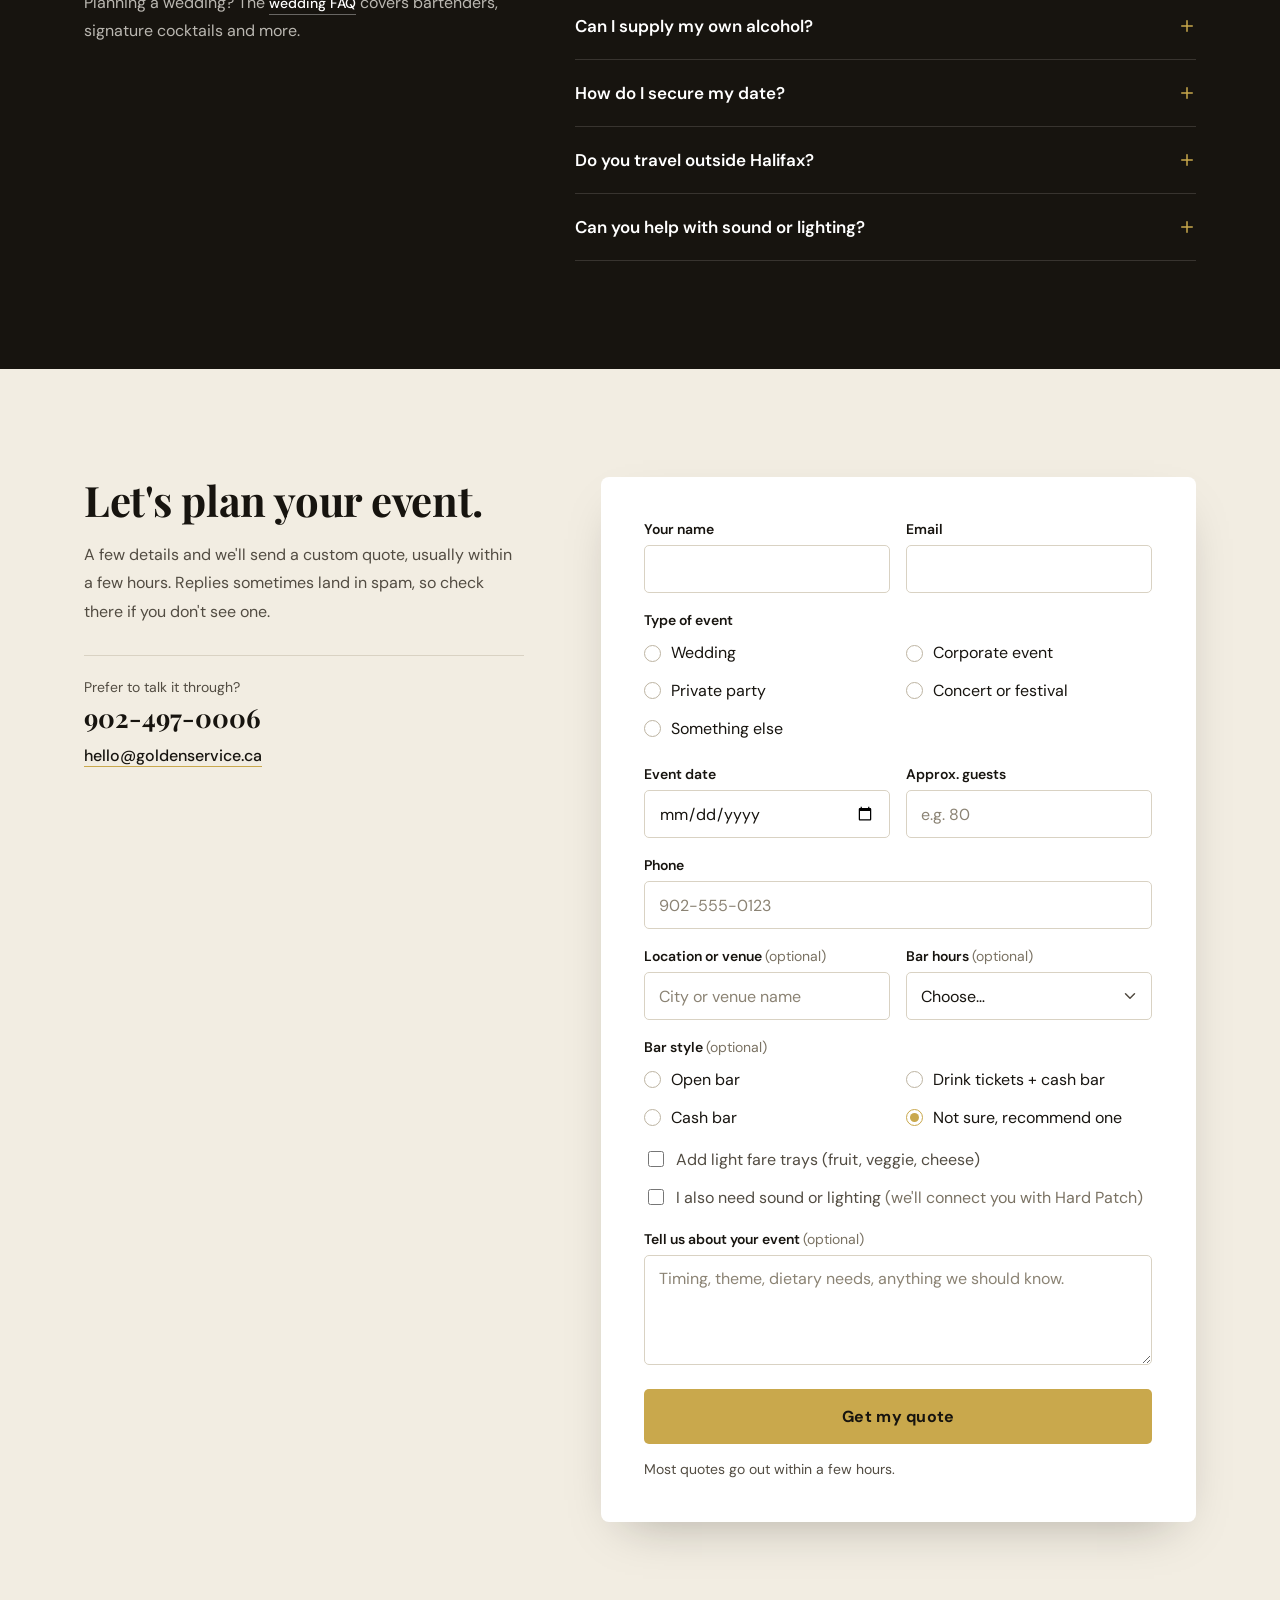
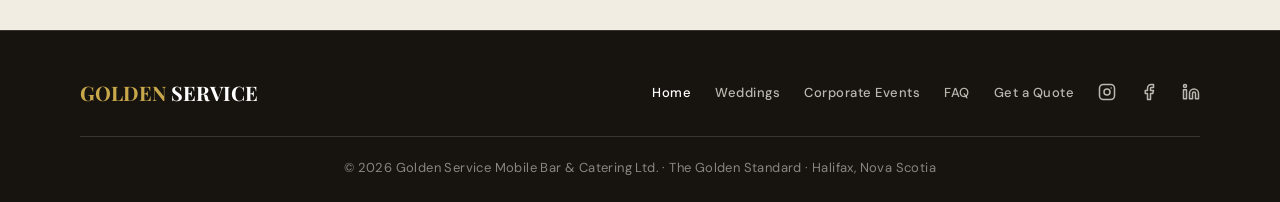
==== commit 455bea00: "Hard Patch as preferred sound partner: quote tick box, corporate card, homepage FAQ Optional "I also" ====
--- a/index.html
+++ b/index.html
@@ -112,7 +112,8 @@
       { "@type": "Question", "name": "Is there a minimum?", "acceptedAnswer": { "@type": "Answer", "text": "No minimum guest count. We run everything from 20-person office toasts to festival crowds. Bar service has a 2-hour minimum, and cash and drink-ticket bars carry a minimum spend at the bar. Drink tickets count toward it, and it is listed on your quote." } },
       { "@type": "Question", "name": "Can I supply my own alcohol?", "acceptedAnswer": { "@type": "Answer", "text": "No. We supply the alcohol along with the licence, ice, garnishes and staff, so there is nothing for you to buy, chill or haul." } },
       { "@type": "Question", "name": "How do I secure my date?", "acceptedAnswer": { "@type": "Answer", "text": "A non-refundable deposit holds your date. For weddings and private events on an open bar, the balance is due 60 days before. Company events can pay the balance after the event, net 15. If you need to reschedule, reach out as early as possible and we will do our best to accommodate." } },
-      { "@type": "Question", "name": "Do you travel outside Halifax?", "acceptedAnswer": { "@type": "Answer", "text": "Yes. We are based in Halifax and work events all over Nova Scotia. Outside Halifax, one flat travel fee covers our team's travel and accommodations, and it is listed on your quote." } }
+      { "@type": "Question", "name": "Do you travel outside Halifax?", "acceptedAnswer": { "@type": "Answer", "text": "Yes. We are based in Halifax and work events all over Nova Scotia. Outside Halifax, one flat travel fee covers our team's travel and accommodations, and it is listed on your quote." } },
+      { "@type": "Question", "name": "Can you help with sound or lighting?", "acceptedAnswer": { "@type": "Answer", "text": "We stick to the bar, and for sound and lighting we recommend Hard Patch, a Halifax event production company. Tick the box on your quote and we will connect you." } }
     ]
   }
   </script>
@@ -193,6 +194,7 @@
     .gs-choices-err.on{display:block}
     .gs-inline-check{display:flex;align-items:center;gap:9px;font-size:16px;font-weight:400;color:var(--gs-body);margin:0;cursor:pointer}
     .gs-addon{margin:-6px 0 22px}
+    .gs-addon-note{color:var(--gs-muted)}
     .gs-promise{font-size:14px;color:var(--gs-body);margin:0}
     .gs-back{background:none;border:none;padding:0;font:500 14px var(--gs-font-body);color:var(--gs-body);cursor:pointer;border-bottom:1px solid var(--gs-line)}
 
@@ -417,6 +419,7 @@
           <details><summary>Can I supply my own alcohol?<svg width="18" height="18" viewBox="0 0 24 24" fill="none" stroke="currentColor" stroke-width="2" stroke-linecap="round" aria-hidden="true"><path d="M12 5v14M5 12h14"/></svg></summary><p>No. We supply the alcohol along with the licence, ice, garnishes and staff, so there's nothing for you to buy, chill or haul.</p></details>
           <details><summary>How do I secure my date?<svg width="18" height="18" viewBox="0 0 24 24" fill="none" stroke="currentColor" stroke-width="2" stroke-linecap="round" aria-hidden="true"><path d="M12 5v14M5 12h14"/></svg></summary><p>A non-refundable deposit holds your date. For weddings and private events on an open bar, the balance is due 60 days before. Company events can pay the balance after the event, net 15. If you need to reschedule, reach out as early as possible and we'll do our best to accommodate.</p></details>
           <details><summary>Do you travel outside Halifax?<svg width="18" height="18" viewBox="0 0 24 24" fill="none" stroke="currentColor" stroke-width="2" stroke-linecap="round" aria-hidden="true"><path d="M12 5v14M5 12h14"/></svg></summary><p>Yes. We're based in Halifax and work events all over Nova Scotia. Outside Halifax, one flat travel fee covers our team's travel and accommodations, and it's listed on your quote.</p></details>
+          <details><summary>Can you help with sound or lighting?<svg width="18" height="18" viewBox="0 0 24 24" fill="none" stroke="currentColor" stroke-width="2" stroke-linecap="round" aria-hidden="true"><path d="M12 5v14M5 12h14"/></svg></summary><p>We stick to the bar, and for sound and lighting we recommend <a href="https://www.hardpatch.live/" target="_blank" rel="noopener">Hard Patch</a>, a Halifax event production company. Tick the box on your quote and we'll connect you.</p></details>
         </div>
       </div>
     </section>
@@ -489,6 +492,9 @@
                 <label class="gs-inline-check"><input type="checkbox" class="gs-tray" value="Cheese" checked> Cheese</label>
               </div>
             </div>
+            <div class="gs-addon">
+              <label class="gs-inline-check"><input type="checkbox" name="also_needs" value="Sound or lighting (OK to share details with Hard Patch)"> <span>I also need sound or lighting <span class="gs-addon-note">(we'll connect you with Hard Patch)</span></span></label>
+            </div>
             <input type="hidden" name="addons" id="f-addons" value="">
             <div class="gs-field"><label for="f-msg">Tell us about your event <i>(optional)</i></label><textarea class="gs-input" id="f-msg" name="message" rows="3" placeholder="Timing, theme, dietary needs, anything we should know."></textarea></div>
             <input type="hidden" name="source" value="goldenservice.ca">
